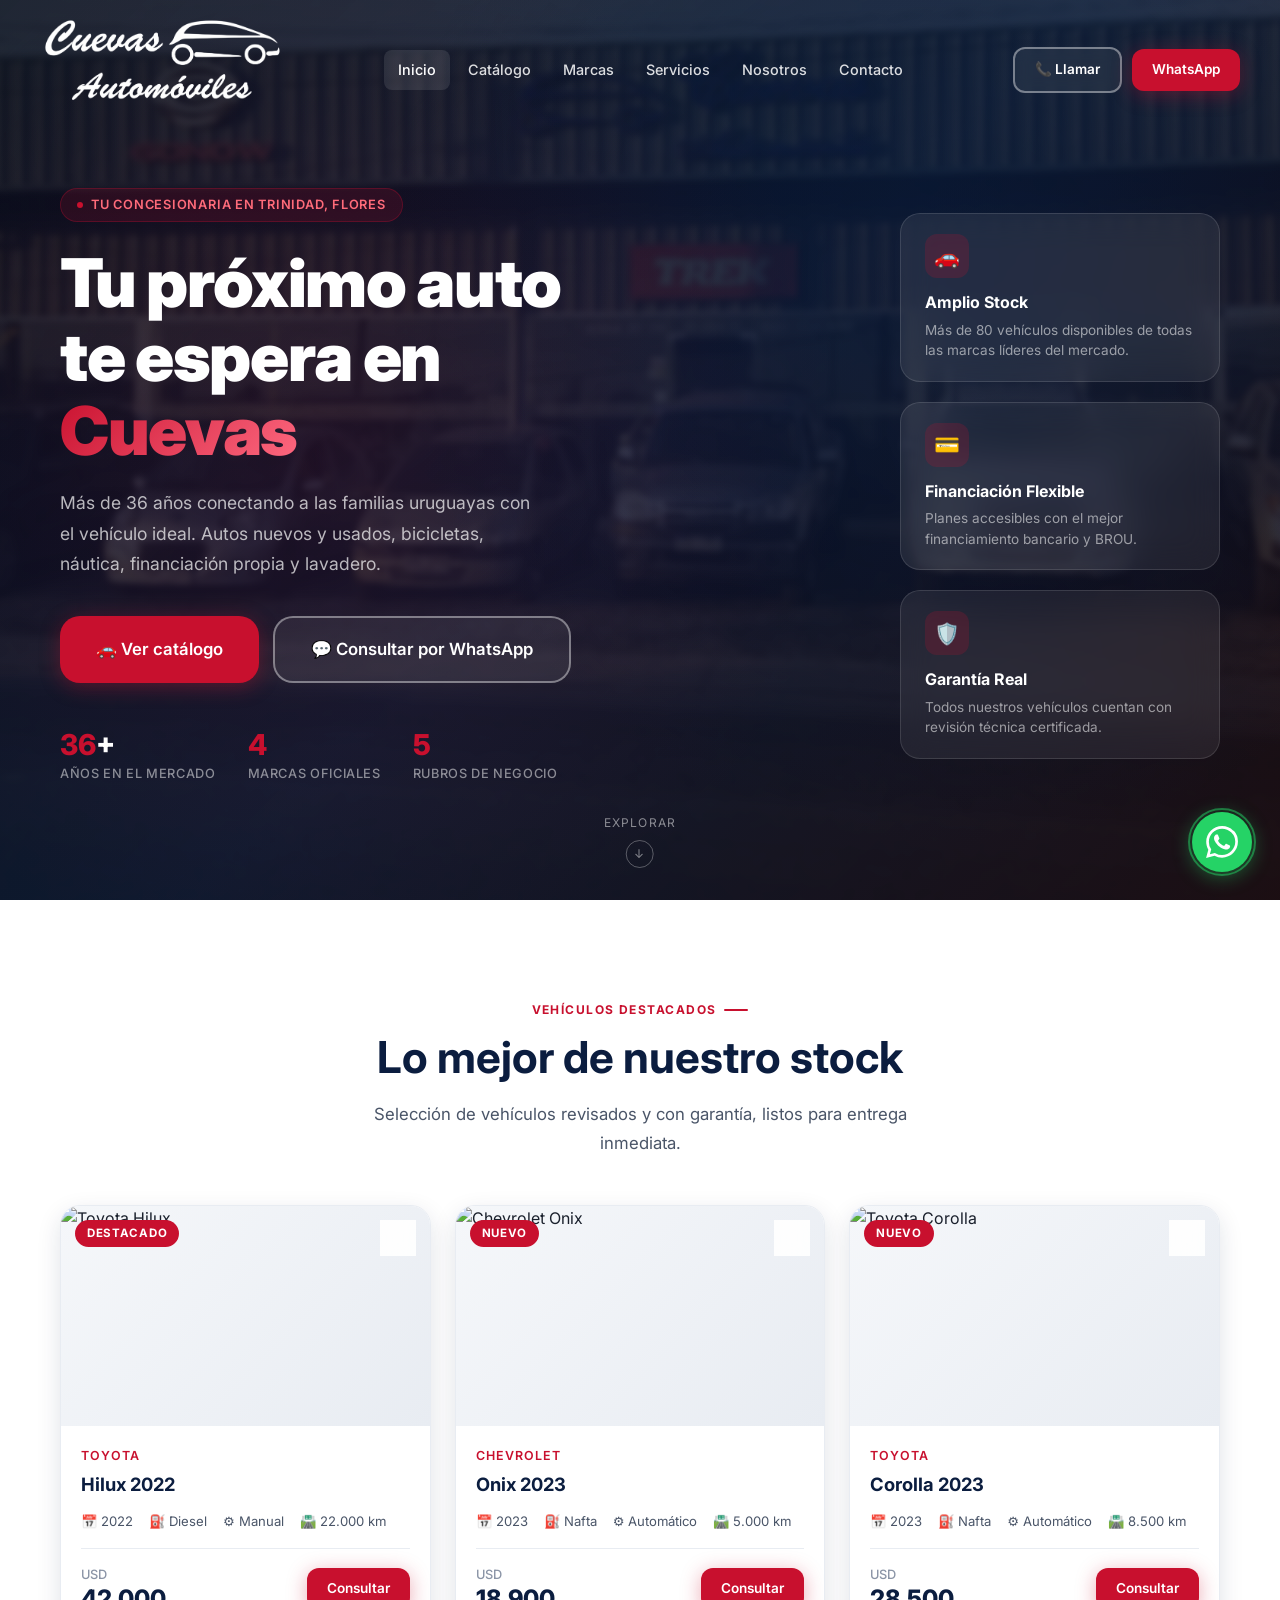
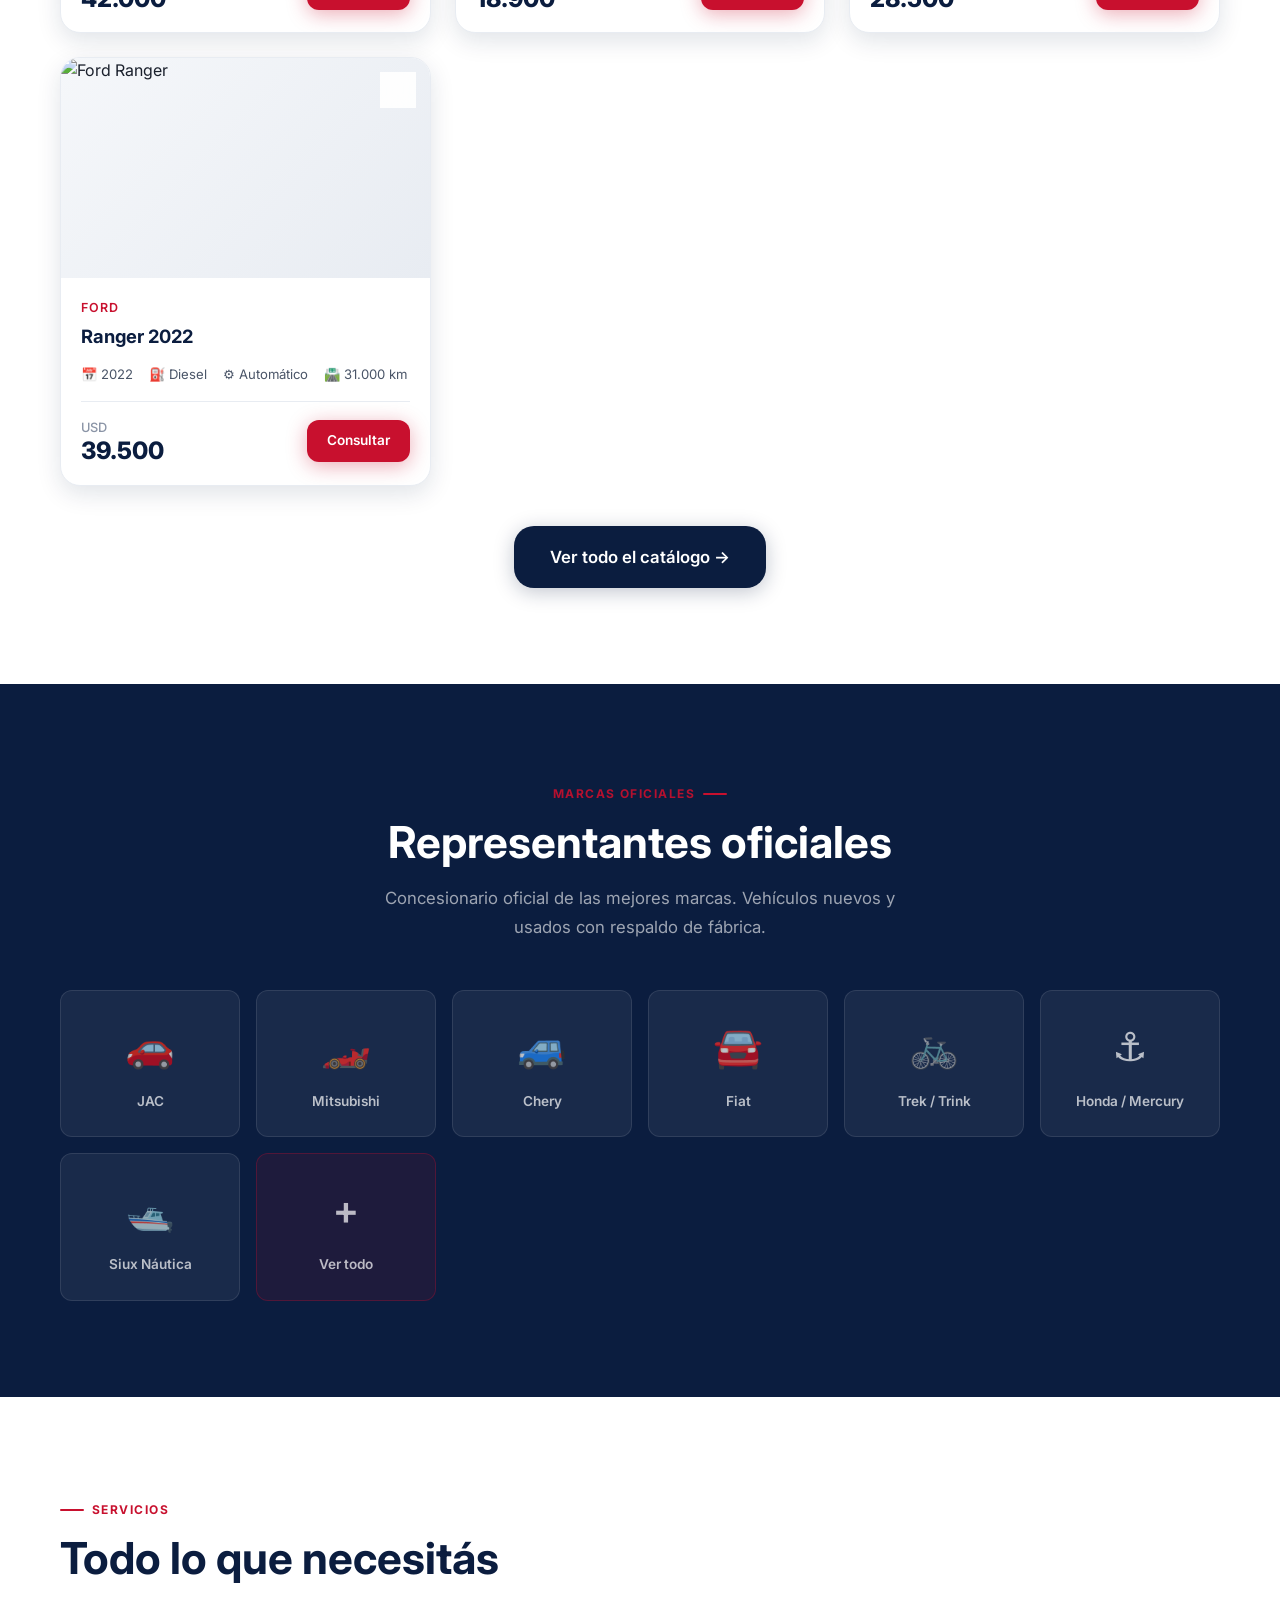
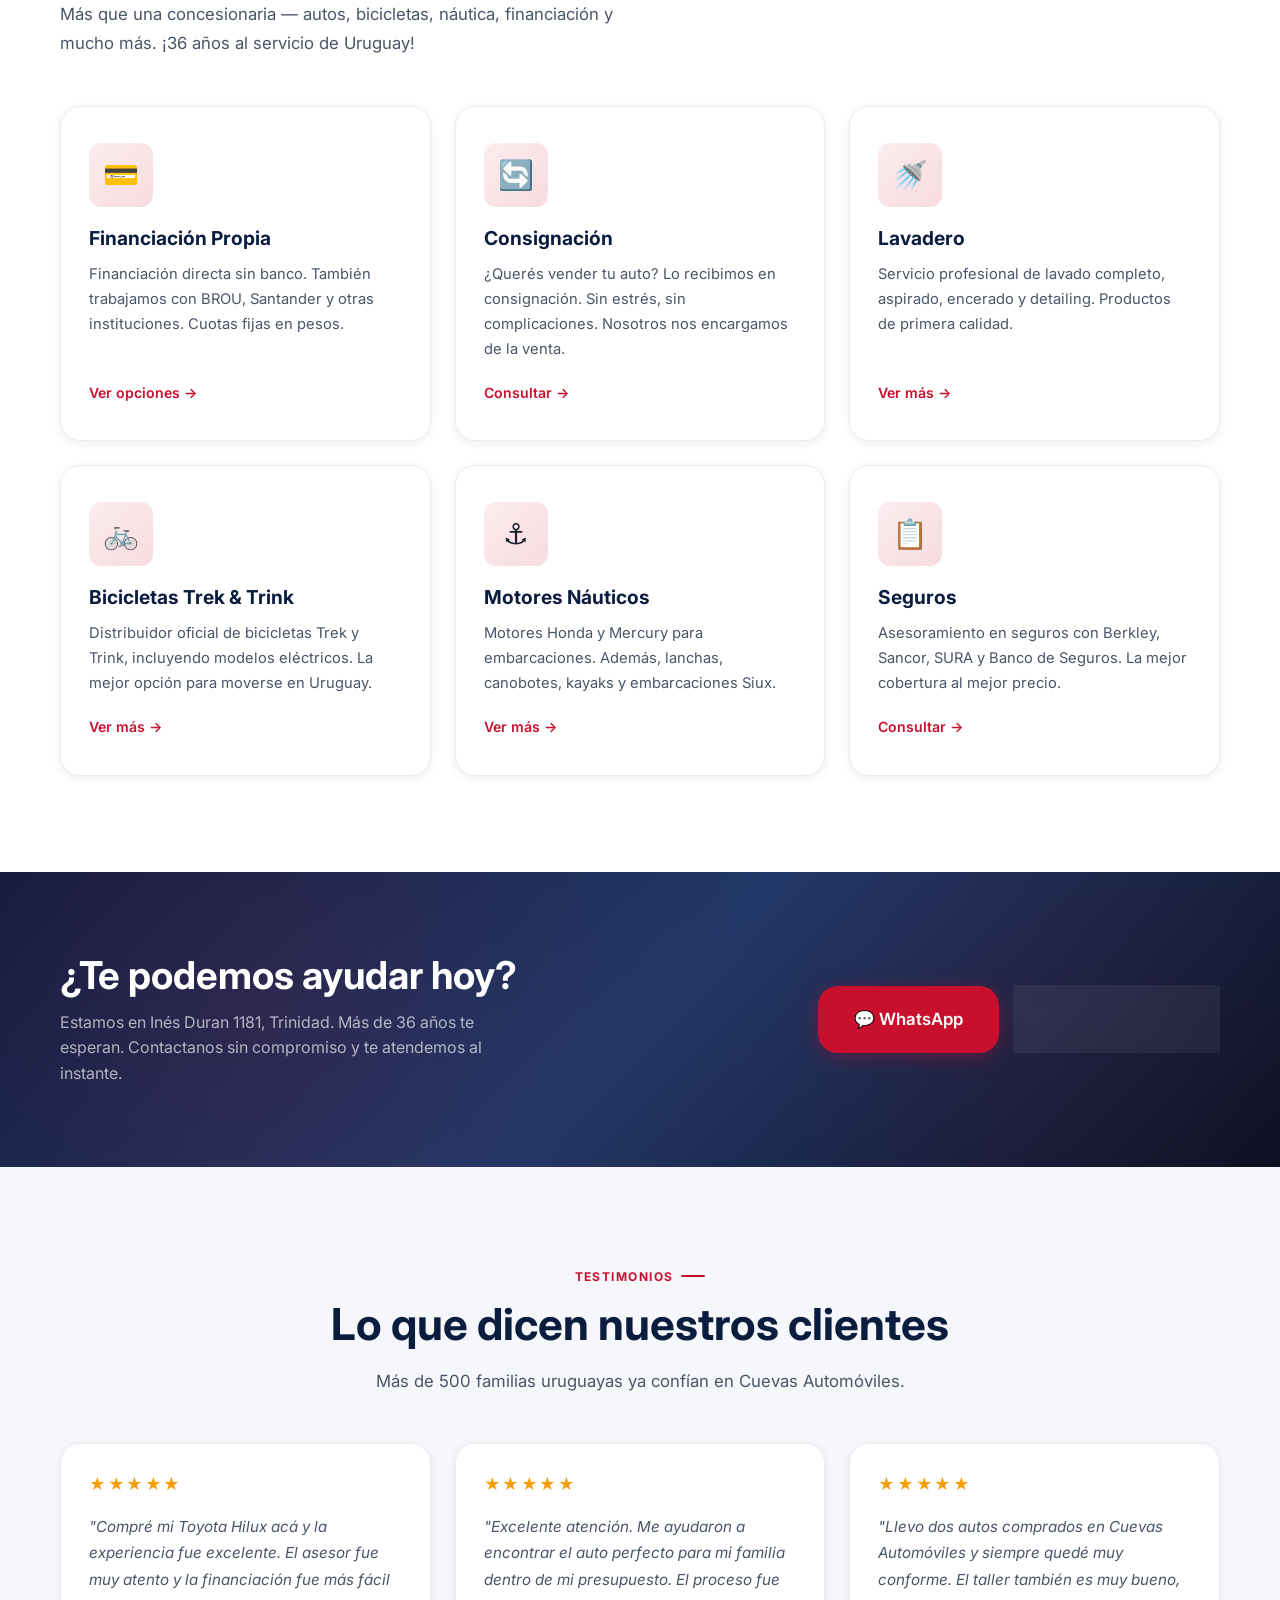
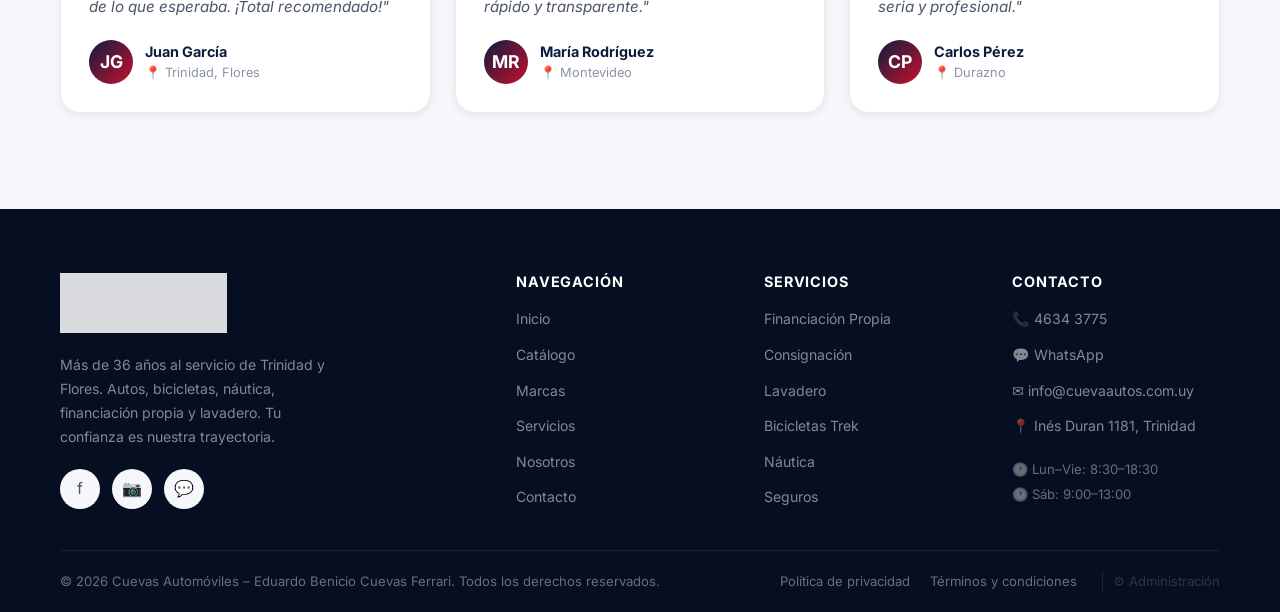
==== index.html @ 54ecc4df "Actualización: agregar logo sin fondo y ajustes de CSS en navbar" ====
<!DOCTYPE html>
<html lang="es">
<head>
  <meta charset="UTF-8">
  <meta name="viewport" content="width=device-width, initial-scale=1.0">
  <title>Cuevas Automóviles | Venta de Autos en Uruguay · Trinidad, Flores</title>
  <meta name="description" content="Cuevas Automóviles, tu concesionaria de confianza en Trinidad, Flores, Uruguay. 36 años vendiendo autos nuevos y usados, bicicletas Trek, motores náuticos Honda y Mercury. ¡Visitanos!">
  <meta name="keywords" content="autos usados uruguay, concesionaria trinidad flores, JAC Mitsubishi Chery Fiat uruguay, financiacion autos, bicicletas Trek, motores nauticos Honda Mercury">
  <meta property="og:title" content="Cuevas Automóviles | Trinidad, Flores, Uruguay">
  <meta property="og:description" content="Más de 36 años en el mercado uruguayo. Venta de autos, bicicletas Trek y Trink, motores náuticos Honda y Mercury, embarcaciones Siux, financiación propia y lavadero.">
  <link rel="icon" href="img/favicon.ico" type="image/x-icon">
  <link rel="stylesheet" href="css/styles.css">
</head>
<body>

<!-- ── NAVBAR ──────────────────────────────────────────────── -->
<nav id="navbar" class="transparent">
  <div class="nav-inner">
    <a href="index.html" class="nav-logo">
      <img src="logo cuevas.png" alt="Cuevas Logo">
      <div class="nav-logo-text">
        <span class="brand">CUEVAS</span>
        <span class="tagline">Automóviles · Trinidad</span>
      </div>
    </a>
    <div class="nav-links">
      <a href="index.html" class="active">Inicio</a>
      <a href="catalogo.html">Catálogo</a>
      <a href="marcas.html">Marcas</a>
      <a href="servicios.html">Servicios</a>
      <a href="nosotros.html">Nosotros</a>
      <a href="contacto.html">Contacto</a>
    </div>
    <div class="nav-cta">
      <a href="tel:+59846343775" class="btn btn-outline btn-sm">📞 Llamar</a>
      <a href="https://wa.me/59899364330" target="_blank" class="btn btn-primary btn-sm">WhatsApp</a>
    </div>
    <button id="hamburger" class="nav-hamburger" aria-label="Menú" aria-expanded="false">
      <span></span><span></span><span></span>
    </button>
  </div>
</nav>

<!-- Mobile nav -->
<div id="mobileNav" class="mobile-nav">
  <a href="index.html">🏠 Inicio</a>
  <a href="catalogo.html">🚗 Catálogo</a>
  <a href="marcas.html">🏷️ Marcas</a>
  <a href="servicios.html">🔧 Servicios</a>
  <a href="nosotros.html">👥 Nosotros</a>
  <a href="contacto.html">📍 Contacto</a>
  <a href="tel:+59846343775" class="btn btn-ghost" style="margin-top:8px">📞 Llamar ahora</a>
  <a href="https://wa.me/59899364330" target="_blank" class="btn btn-primary">💬 WhatsApp</a>
</div>

<!-- ── HERO ────────────────────────────────────────────────── -->
<section class="hero" id="inicio">
  <div class="hero-bg-image"></div>
  <div class="hero-bg"></div>
  <div class="hero-bg-pattern"></div>

  <div class="hero-content">
    <div class="hero-text" style="animation:slideInLeft .7s ease both">
      <div class="hero-badge">
        <span class="dot"></span>
        Tu concesionaria en Trinidad, Flores
      </div>
      <h1 class="hero-title">
        Tu próximo auto<br>
        te espera en <span class="highlight">Cuevas</span>
      </h1>
      <p class="hero-desc">
        Más de 36 años conectando a las familias uruguayas con el vehículo ideal.
        Autos nuevos y usados, bicicletas, náutica, financiación propia y lavadero.
      </p>
      <div class="hero-actions">
        <a href="catalogo.html" class="btn btn-primary btn-lg">
          🚗 Ver catálogo
        </a>
        <a href="https://wa.me/59899364330?text=Hola!%20Quisiera%20consultar%20sobre%20sus%20vehículos" target="_blank" class="btn btn-outline btn-lg">
          💬 Consultar por WhatsApp
        </a>
      </div>
      <div class="hero-stats">
        <div class="stat">
          <div class="stat-number"><span data-target="36">0</span>+</div>
          <div class="stat-label">Años en el mercado</div>
        </div>
        <div class="stat">
          <div class="stat-number"><span data-target="4">0</span></div>
          <div class="stat-label">Marcas oficiales</div>
        </div>
        <div class="stat">
          <div class="stat-number"><span data-target="5">0</span></div>
          <div class="stat-label">Rubros de negocio</div>
        </div>
      </div>
    </div>

    <div class="hero-visual" style="display:flex; flex-direction:column; align-items:flex-end; gap:20px;">
      <div class="hero-card" style="width: 320px;">
        <div class="hero-card-icon">🚗</div>
        <div class="hero-card-title">Amplio Stock</div>
        <div class="hero-card-desc">Más de 80 vehículos disponibles de todas las marcas líderes del mercado.</div>
      </div>
      <div class="hero-card" style="width: 320px;">
        <div class="hero-card-icon">💳</div>
        <div class="hero-card-title">Financiación Flexible</div>
        <div class="hero-card-desc">Planes accesibles con el mejor financiamiento bancario y BROU.</div>
      </div>
      <div class="hero-card" style="width: 320px;">
        <div class="hero-card-icon">🛡️</div>
        <div class="hero-card-title">Garantía Real</div>
        <div class="hero-card-desc">Todos nuestros vehículos cuentan con revisión técnica certificada.</div>
      </div>
    </div>
  </div>

  <div class="hero-scroll">
    <span>Explorar</span>
    <div class="scroll-arrow">↓</div>
  </div>
</section>

<!-- ── FEATURED VEHICLES ──────────────────────────────────── -->
<section class="section" id="destacados">
  <div class="container">
    <div class="text-center animate-on-scroll">
      <div class="section-label">Vehículos Destacados</div>
      <h2 class="section-title">Lo mejor de nuestro stock</h2>
      <p class="section-sub">Selección de vehículos revisados y con garantía, listos para entrega inmediata.</p>
    </div>

    <div class="vehicles-grid" id="featuredGrid">
      <!-- Rendered by JS -->
    </div>

    <div class="text-center" style="margin-top:40px">
      <a href="catalogo.html" class="btn btn-secondary btn-lg animate-on-scroll">
        Ver todo el catálogo →
      </a>
    </div>
  </div>
</section>

<!-- ── BRANDS ─────────────────────────────────────────────── -->
<section class="section brands-section">
  <div class="container">
    <div class="text-center animate-on-scroll">
      <div class="section-label">Marcas Oficiales</div>
      <h2 class="section-title">Representantes oficiales</h2>
      <p class="section-sub" style="color:rgba(255,255,255,.6)">Concesionario oficial de las mejores marcas. Vehículos nuevos y usados con respaldo de fábrica.</p>
    </div>
    <div class="brands-grid" style="margin-top:48px">
      <a href="catalogo.html?brand=JAC" class="brand-card animate-on-scroll">
        <span style="font-size:2.5rem">🚗</span>
        <span>JAC</span>
      </a>
      <a href="catalogo.html?brand=Mitsubishi" class="brand-card animate-on-scroll delay-1">
        <span style="font-size:2.5rem">🏎️</span>
        <span>Mitsubishi</span>
      </a>
      <a href="catalogo.html?brand=Chery" class="brand-card animate-on-scroll delay-2">
        <span style="font-size:2.5rem">🚙</span>
        <span>Chery</span>
      </a>
      <a href="catalogo.html?brand=Fiat" class="brand-card animate-on-scroll delay-3">
        <span style="font-size:2.5rem">🚘</span>
        <span>Fiat</span>
      </a>
      <a href="marcas.html" class="brand-card animate-on-scroll delay-1">
        <span style="font-size:2.5rem">🚲</span>
        <span>Trek / Trink</span>
      </a>
      <a href="marcas.html" class="brand-card animate-on-scroll delay-2">
        <span style="font-size:2.5rem">⚓</span>
        <span>Honda / Mercury</span>
      </a>
      <a href="marcas.html" class="brand-card animate-on-scroll delay-3">
        <span style="font-size:2.5rem">🛥️</span>
        <span>Siux Náutica</span>
      </a>
      <a href="marcas.html" class="brand-card animate-on-scroll" style="background:rgba(200,16,46,.1);border-color:rgba(200,16,46,.3)">
        <span style="font-size:2.5rem">+</span>
        <span>Ver todo</span>
      </a>
    </div>
  </div>
</section>

<!-- ── SERVICES ───────────────────────────────────────────── -->
<section class="section" id="servicios">
  <div class="container">
    <div class="animate-on-scroll">
      <div class="section-label">Servicios</div>
      <h2 class="section-title">Todo lo que necesitás</h2>
      <p class="section-sub">Más que una concesionaria — autos, bicicletas, náutica, financiación y mucho más. ¡36 años al servicio de Uruguay!</p>
    </div>
    <div class="services-grid">
      <div class="service-card animate-on-scroll">
        <div class="service-icon">💳</div>
        <h3>Financiación Propia</h3>
        <p>Financiación directa sin banco. También trabajamos con BROU, Santander y otras instituciones. Cuotas fijas en pesos.</p>
        <a href="servicios.html#financiacion" class="service-link">Ver opciones →</a>
      </div>
      <div class="service-card animate-on-scroll delay-1">
        <div class="service-icon">🔄</div>
        <h3>Consignación</h3>
        <p>¿Querés vender tu auto? Lo recibimos en consignación. Sin estrés, sin complicaciones. Nosotros nos encargamos de la venta.</p>
        <a href="contacto.html" class="service-link">Consultar →</a>
      </div>
      <div class="service-card animate-on-scroll delay-2">
        <div class="service-icon">🚿</div>
        <h3>Lavadero</h3>
        <p>Servicio profesional de lavado completo, aspirado, encerado y detailing. Productos de primera calidad.</p>
        <a href="servicios.html#lavadero" class="service-link">Ver más →</a>
      </div>
      <div class="service-card animate-on-scroll delay-3">
        <div class="service-icon">🚲</div>
        <h3>Bicicletas Trek & Trink</h3>
        <p>Distribuidor oficial de bicicletas Trek y Trink, incluyendo modelos eléctricos. La mejor opción para moverse en Uruguay.</p>
        <a href="servicios.html#bicicletas" class="service-link">Ver más →</a>
      </div>
      <div class="service-card animate-on-scroll delay-1">
        <div class="service-icon">⚓</div>
        <h3>Motores Náuticos</h3>
        <p>Motores Honda y Mercury para embarcaciones. Además, lanchas, canobotes, kayaks y embarcaciones Siux.</p>
        <a href="servicios.html#nautica" class="service-link">Ver más →</a>
      </div>
      <div class="service-card animate-on-scroll delay-2">
        <div class="service-icon">📋</div>
        <h3>Seguros</h3>
        <p>Asesoramiento en seguros con Berkley, Sancor, SURA y Banco de Seguros. La mejor cobertura al mejor precio.</p>
        <a href="contacto.html" class="service-link">Consultar →</a>
      </div>
    </div>
  </div>
</section>

<!-- ── CTA BANNER ─────────────────────────────────────────── -->
<section class="cta-banner">
  <div class="container">
    <div class="cta-inner">
      <div class="cta-text animate-on-scroll">
        <h2>¿Te podemos ayudar hoy?</h2>
        <p>Estamos en Inés Duran 1181, Trinidad. Más de 36 años te esperan. Contactanos sin compromiso y te atendemos al instante.</p>
      </div>
      <div class="cta-actions animate-on-scroll delay-1">
        <a href="https://wa.me/59899364330?text=Hola!%20Me%20interesa%20conocer%20más%20sobre%20sus%20vehículos" target="_blank" class="btn btn-primary btn-lg">
          💬 WhatsApp
        </a>
        <a href="tel:+59846343775" class="btn btn-outline btn-lg">
          📞 Llamar ahora
        </a>
      </div>
    </div>
  </div>
</section>

<!-- ── TESTIMONIALS ───────────────────────────────────────── -->
<section class="section testimonials-section">
  <div class="container">
    <div class="text-center animate-on-scroll">
      <div class="section-label">Testimonios</div>
      <h2 class="section-title">Lo que dicen nuestros clientes</h2>
      <p class="section-sub">Más de 500 familias uruguayas ya confían en Cuevas Automóviles.</p>
    </div>
    <div class="testimonials-grid">
      <div class="testimonial-card animate-on-scroll">
        <div class="testimonial-stars">★★★★★</div>
        <p class="testimonial-text">"Compré mi Toyota Hilux acá y la experiencia fue excelente. El asesor fue muy atento y la financiación fue más fácil de lo que esperaba. ¡Total recomendado!"</p>
        <div class="testimonial-author">
          <div class="testimonial-avatar">JG</div>
          <div>
            <div class="testimonial-name">Juan García</div>
            <div class="testimonial-location">📍 Trinidad, Flores</div>
          </div>
        </div>
      </div>
      <div class="testimonial-card animate-on-scroll delay-1">
        <div class="testimonial-stars">★★★★★</div>
        <p class="testimonial-text">"Excelente atención. Me ayudaron a encontrar el auto perfecto para mi familia dentro de mi presupuesto. El proceso fue rápido y transparente."</p>
        <div class="testimonial-author">
          <div class="testimonial-avatar">MR</div>
          <div>
            <div class="testimonial-name">María Rodríguez</div>
            <div class="testimonial-location">📍 Montevideo</div>
          </div>
        </div>
      </div>
      <div class="testimonial-card animate-on-scroll delay-2">
        <div class="testimonial-stars">★★★★★</div>
        <p class="testimonial-text">"Llevo dos autos comprados en Cuevas Automóviles y siempre quedé muy conforme. El taller también es muy bueno, seria y profesional."</p>
        <div class="testimonial-author">
          <div class="testimonial-avatar">CP</div>
          <div>
            <div class="testimonial-name">Carlos Pérez</div>
            <div class="testimonial-location">📍 Durazno</div>
          </div>
        </div>
      </div>
    </div>
  </div>
</section>

<!-- ── FOOTER ─────────────────────────────────────────────── -->
<footer>
  <div class="footer-top">
    <div class="container">
      <div class="footer-grid">
        <div class="footer-brand">
          <img src="logo.PNG" alt="Cuevas Logo" class="footer-logo" style="height: 60px; filter: brightness(0) invert(1); margin-bottom: 20px;">
          <p class="desc">Más de 36 años al servicio de Trinidad y Flores. Autos, bicicletas, náutica, financiación propia y lavadero. Tu confianza es nuestra trayectoria.</p>
          <div class="social-links">
            <a href="#" class="social-link" title="Facebook">f</a>
            <a href="#" class="social-link" title="Instagram">📷</a>
            <a href="https://wa.me/59899364330" class="social-link" title="WhatsApp">💬</a>
          </div>
        </div>
        <div class="footer-col">
          <h4>Navegación</h4>
          <ul>
            <li><a href="index.html">Inicio</a></li>
            <li><a href="catalogo.html">Catálogo</a></li>
            <li><a href="marcas.html">Marcas</a></li>
            <li><a href="servicios.html">Servicios</a></li>
            <li><a href="nosotros.html">Nosotros</a></li>
            <li><a href="contacto.html">Contacto</a></li>
          </ul>
        </div>
        <div class="footer-col">
          <h4>Servicios</h4>
          <ul>
            <li><a href="servicios.html#financiacion">Financiación Propia</a></li>
            <li><a href="servicios.html#consignacion">Consignación</a></li>
            <li><a href="servicios.html#lavadero">Lavadero</a></li>
            <li><a href="servicios.html#bicicletas">Bicicletas Trek</a></li>
            <li><a href="servicios.html#nautica">Náutica</a></li>
            <li><a href="servicios.html#seguros">Seguros</a></li>
          </ul>
        </div>
        <div class="footer-col">
          <h4>Contacto</h4>
          <ul>
            <li><a href="tel:+59846343775">📞 4634 3775</a></li>
            <li><a href="https://wa.me/59899364330">💬 WhatsApp</a></li>
            <li><a href="mailto:info@cuevaautos.com.uy">✉️ info@cuevaautos.com.uy</a></li>
            <li><a href="contacto.html">📍 Inés Duran 1181, Trinidad</a></li>
          </ul>
          <div style="margin-top:20px;font-size:.82rem;color:rgba(255,255,255,.4)">
            <div style="margin-bottom:4px">🕐 Lun–Vie: 8:30–18:30</div>
            <div>🕐 Sáb: 9:00–13:00</div>
          </div>
        </div>
      </div>
    </div>
  </div>
  <div class="container">
    <div class="footer-bottom">
      <p class="footer-copy">© 2026 Cuevas Automóviles – Eduardo Benicio Cuevas Ferrari. Todos los derechos reservados.</p>
      <div class="footer-legal">
        <a href="#">Política de privacidad</a>
        <a href="#">Términos y condiciones</a>
        <a href="admin.html" style="opacity: 0.4; border-left: 1px solid rgba(255,255,255,0.2); padding-left: 10px; margin-left: 5px;">⚙️ Administración</a>
      </div>
    </div>
  </div>
</footer>

<!-- ── WHATSAPP FLOAT ─────────────────────────────────────── -->
<div class="whatsapp-float">
  <div class="whatsapp-tooltip">¡Chateá con nosotros!</div>
  <a href="https://wa.me/59899364330?text=Hola%21%20Vengo%20desde%20la%20web%20de%20Cuevas%20Autom%C3%B3viles%20y%20quisiera%20consultar" target="_blank" class="whatsapp-bubble" title="WhatsApp">
    <div class="whatsapp-pulse"></div>
    <svg viewBox="0 0 24 24" xmlns="http://www.w3.org/2000/svg">
      <path d="M17.472 14.382c-.297-.149-1.758-.867-2.03-.967-.273-.099-.471-.148-.67.15-.197.297-.767.966-.94 1.164-.173.199-.347.223-.644.075-.297-.15-1.255-.463-2.39-1.475-.883-.788-1.48-1.761-1.653-2.059-.173-.297-.018-.458.13-.606.134-.133.298-.347.446-.52.149-.174.198-.298.298-.497.099-.198.05-.371-.025-.52-.075-.149-.669-1.612-.916-2.207-.242-.579-.487-.5-.669-.51-.173-.008-.371-.01-.57-.01-.198 0-.52.074-.792.372-.272.297-1.04 1.016-1.04 2.479 0 1.462 1.065 2.875 1.213 3.074.149.198 2.096 3.2 5.077 4.487.709.306 1.262.489 1.694.625.712.227 1.36.195 1.871.118.571-.085 1.758-.719 2.006-1.413.248-.694.248-1.289.173-1.413-.074-.124-.272-.198-.57-.347m-5.421 7.403h-.004a9.87 9.87 0 01-5.031-1.378l-.361-.214-3.741.982.998-3.648-.235-.374a9.86 9.86 0 01-1.51-5.26c.001-5.45 4.436-9.884 9.888-9.884 2.64 0 5.122 1.03 6.988 2.898a9.825 9.825 0 012.893 6.994c-.003 5.45-4.437 9.884-9.885 9.884m8.413-18.297A11.815 11.815 0 0012.05 0C5.495 0 .16 5.335.157 11.892c0 2.096.547 4.142 1.588 5.945L.057 24l6.305-1.654a11.882 11.882 0 005.683 1.448h.005c6.554 0 11.89-5.335 11.893-11.893A11.821 11.821 0 0020.885 3.488"/>
    </svg>
  </a>
</div>

<script src="js/main.js"></script>
<script>
// Render featured vehicles on homepage
const featuredCars = [
  { brand:'Toyota',    model:'Hilux',  year:2022, price:42000, km:22000, fuel:'Diesel', trans:'Manual',     badge:'Destacado', img:'https://images.unsplash.com/photo-1558618666-fcd25c85cd64?w=600&auto=format&fit=crop' },
  { brand:'Chevrolet', model:'Onix',   year:2023, price:18900, km:5000,  fuel:'Nafta',  trans:'Automático', badge:'Nuevo',     img:'https://images.unsplash.com/photo-1541443131876-3c51e0b8ace7?w=600&auto=format&fit=crop' },
  { brand:'Toyota',    model:'Corolla',year:2023, price:28500, km:8500,  fuel:'Nafta',  trans:'Automático', badge:'Nuevo',     img:'https://images.unsplash.com/photo-1621007947382-bb3c3994e3fb?w=600&auto=format&fit=crop' },
  { brand:'Ford',      model:'Ranger', year:2022, price:39500, km:31000, fuel:'Diesel', trans:'Automático', badge:'',          img:'https://images.unsplash.com/photo-1519641471654-76ce0107ad1b?w=600&auto=format&fit=crop' },
];
const grid = document.getElementById('featuredGrid');
if (grid) {
  grid.innerHTML = featuredCars.map((c,i) => `
    <div class="vehicle-card" style="opacity:1;transform:none;animation:fadeInUp .5s ease ${i*0.12}s both">
      <div class="vehicle-card-img">
        <img src="${c.img}" alt="${c.brand} ${c.model}" loading="lazy">
        ${c.badge ? `<span class="vehicle-card-badge">${c.badge}</span>` : ''}
        <button class="vehicle-card-favorite" onclick="this.classList.toggle('active');this.textContent=this.classList.contains('active')?'❤️':'🤍'">🤍</button>
      </div>
      <div class="vehicle-card-body">
        <div class="vehicle-card-brand">${c.brand}</div>
        <div class="vehicle-card-name">${c.model} ${c.year}</div>
        <div class="vehicle-card-specs">
          <div class="spec-item">📅 ${c.year}</div>
          <div class="spec-item">⛽ ${c.fuel}</div>
          <div class="spec-item">⚙️ ${c.trans}</div>
          <div class="spec-item">🛣️ ${c.km.toLocaleString('es-UY')} km</div>
        </div>
        <div class="vehicle-card-footer">
          <div class="vehicle-price">
            <span class="currency">USD</span>
            <span class="amount">${c.price.toLocaleString('es-UY')}</span>
          </div>
          <a href="https://wa.me/59899364330?text=Hola!%20Me%20interesa%20el%20${encodeURIComponent(c.brand+' '+c.model+' '+c.year)}" target="_blank" class="btn btn-primary btn-sm">Consultar</a>
        </div>
      </div>
    </div>
  `).join('');
}
</script>
</body>
</html>
---- css/styles.css ----
/* ============================================================
   CUEVAS AUTOMÓVILES - DESIGN SYSTEM
   Colors: Navy #0B1D3F | Red #C8102E | White/Light #F5F7FA
   Font: Inter (Google Fonts)
   ============================================================ */

@import url('https://fonts.googleapis.com/css2?family=Inter:wght@300;400;500;600;700;800;900&display=swap');

/* ── RESET & BASE ─────────────────────────────────────────── */
*, *::before, *::after { box-sizing: border-box; margin: 0; padding: 0; }

:root {
  --navy:       #0B1D3F;
  --navy-dark:  #060f21;
  --navy-mid:   #122347;
  --red:        #C8102E;
  --red-dark:   #a00d24;
  --red-light:  #e8253f;
  --white:      #FFFFFF;
  --light:      #F5F7FA;
  --light-mid:  #E8ECF2;
  --grey:       #8A94A6;
  --grey-dark:  #4A5568;
  --text:       #1A202C;

  --shadow-sm:  0 2px 8px rgba(11,29,63,.08);
  --shadow-md:  0 8px 24px rgba(11,29,63,.12);
  --shadow-lg:  0 20px 60px rgba(11,29,63,.18);
  --shadow-xl:  0 30px 80px rgba(11,29,63,.25);

  --radius:     12px;
  --radius-sm:  8px;
  --radius-lg:  20px;
  --radius-xl:  32px;

  --transition: all .3s cubic-bezier(.4,0,.2,1);
  --transition-slow: all .5s cubic-bezier(.4,0,.2,1);
}

html { scroll-behavior: smooth; font-size: 16px; }

body {
  font-family: 'Inter', system-ui, sans-serif;
  background: var(--white);
  color: var(--text);
  line-height: 1.6;
  overflow-x: hidden;
}

img { max-width: 100%; height: auto; display: block; }
a  { text-decoration: none; color: inherit; }
ul { list-style: none; }
button { cursor: pointer; border: none; background: none; font-family: inherit; }

/* ── TYPOGRAPHY ───────────────────────────────────────────── */
h1, h2, h3, h4, h5, h6 { font-weight: 700; line-height: 1.2; color: var(--navy); }

.text-gradient {
  background: linear-gradient(135deg, var(--red) 0%, #ff4d66 100%);
  -webkit-background-clip: text;
  -webkit-text-fill-color: transparent;
  background-clip: text;
}

/* ── LAYOUT ───────────────────────────────────────────────── */
.container { max-width: 1200px; margin: 0 auto; padding: 0 20px; }
.section   { padding: 96px 0; }
.section-sm { padding: 64px 0; }

.section-label {
  display: inline-flex;
  align-items: center;
  gap: 8px;
  font-size: .75rem;
  font-weight: 700;
  letter-spacing: .12em;
  text-transform: uppercase;
  color: var(--red);
  margin-bottom: 12px;
}
.section-label::before {
  content: '';
  display: block;
  width: 24px;
  height: 2px;
  background: var(--red);
  border-radius: 2px;
}

.section-title { font-size: clamp(1.75rem, 4vw, 2.75rem); margin-bottom: 16px; }
.section-sub   { font-size: 1.05rem; color: var(--grey-dark); max-width: 560px; line-height: 1.7; }

/* ── BUTTONS ──────────────────────────────────────────────── */
.btn {
  display: inline-flex;
  align-items: center;
  gap: 8px;
  padding: 14px 28px;
  border-radius: var(--radius);
  font-weight: 600;
  font-size: .95rem;
  transition: var(--transition);
  position: relative;
  overflow: hidden;
}
.btn::after {
  content: '';
  position: absolute;
  inset: 0;
  background: rgba(255,255,255,.1);
  opacity: 0;
  transition: var(--transition);
}
.btn:hover::after { opacity: 1; }

.btn-primary {
  background: var(--red);
  color: var(--white);
  box-shadow: 0 4px 20px rgba(200,16,46,.35);
}
.btn-primary:hover {
  background: var(--red-dark);
  transform: translateY(-2px);
  box-shadow: 0 8px 28px rgba(200,16,46,.45);
}

.btn-secondary {
  background: var(--navy);
  color: var(--white);
  box-shadow: 0 4px 20px rgba(11,29,63,.25);
}
.btn-secondary:hover {
  background: var(--navy-dark);
  transform: translateY(-2px);
  box-shadow: 0 8px 28px rgba(11,29,63,.35);
}

.btn-outline {
  border: 2px solid rgba(255,255,255,.4);
  color: var(--white);
  background: rgba(255,255,255,.06);
  backdrop-filter: blur(8px);
}
.btn-outline:hover {
  border-color: var(--white);
  background: rgba(255,255,255,.15);
  transform: translateY(-2px);
}

.btn-ghost {
  color: var(--grey-dark);
  border: 1.5px solid var(--light-mid);
  background: var(--white);
}
.btn-ghost:hover {
  border-color: var(--navy);
  color: var(--navy);
  transform: translateY(-2px);
  box-shadow: var(--shadow-sm);
}

.btn-lg { padding: 18px 36px; font-size: 1.05rem; border-radius: var(--radius-lg); }
.btn-sm { padding: 10px 20px; font-size: .85rem; }

/* ── NAVBAR ───────────────────────────────────────────────── */
#navbar {
  position: fixed;
  top: 0; left: 0; right: 0;
  z-index: 1000;
  padding: 0 20px;
  transition: var(--transition);
}
#navbar.transparent {
  background: transparent;
}
#navbar.solid {
  background: rgba(11,29,63,.97);
  backdrop-filter: blur(16px);
  box-shadow: 0 2px 24px rgba(0,0,0,.2);
}
.nav-inner {
  max-width: 1200px;
  margin: 0 auto;
  display: flex;
  align-items: center;
  justify-content: space-between;
  height: 140px;
}
.nav-logo {
  display: flex;
  align-items: center;
  gap: 0;
}
.nav-logo img {
  height: 110px;
  width: auto;
  transition: var(--transition);
  filter: brightness(0) invert(1);
  margin-top: 0;
}
.nav-logo:hover img {
  transform: scale(1.08);
}
.nav-logo-text {
  display: none !important; /* Escondemos el texto */
}

.nav-links {
  display: flex;
  align-items: center;
  gap: 4px;
}
.nav-links a {
  padding: 8px 14px;
  border-radius: var(--radius-sm);
  font-size: .9rem;
  font-weight: 500;
  color: rgba(255,255,255,.85);
  transition: var(--transition);
}
.nav-links a:hover, .nav-links a.active {
  color: var(--white);
  background: rgba(255,255,255,.1);
}

.nav-cta { display: flex; align-items: center; gap: 10px; }

.nav-hamburger {
  display: none;
  flex-direction: column;
  gap: 5px;
  padding: 8px;
  cursor: pointer;
}
.nav-hamburger span {
  display: block;
  width: 24px;
  height: 2px;
  background: var(--white);
  border-radius: 2px;
  transition: var(--transition);
}

/* Mobile nav */
.mobile-nav {
  display: none;
  position: fixed;
  top: 72px; left: 0; right: 0;
  background: rgba(11,29,63,.98);
  backdrop-filter: blur(20px);
  z-index: 999;
  padding: 16px 20px 24px;
  flex-direction: column;
  gap: 4px;
  border-top: 1px solid rgba(255,255,255,.1);
}
.mobile-nav.open { display: flex; }
.mobile-nav a {
  padding: 12px 16px;
  border-radius: var(--radius-sm);
  font-size: 1rem;
  font-weight: 500;
  color: rgba(255,255,255,.85);
  transition: var(--transition);
}
.mobile-nav a:hover { background: rgba(255,255,255,.1); color: var(--white); }
.mobile-nav .btn { margin-top: 12px; justify-content: center; }

/* ── HERO ─────────────────────────────────────────────────── */
.hero {
  position: relative;
  min-height: 100vh;
  display: flex;
  align-items: center;
  overflow: hidden;
}

.hero-bg {
  position: absolute;
  inset: 0;
  background: linear-gradient(
    135deg,
    rgba(6,15,33,.70) 0%,
    rgba(11,29,63,.60) 50%,
    rgba(30,10,15,.65) 100%
  );
  z-index: 1;
}
.hero-bg-image {
  position: absolute;
  inset: -20px;
  background: url('../foto frente local.PNG') center/cover no-repeat;
  z-index: 0;
  filter: blur(3px) brightness(0.4);
  transform: scale(1.06);
}
.hero-bg-pattern {
  position: absolute;
  inset: 0;
  background-image:
    radial-gradient(circle at 25% 50%, rgba(200,16,46,.12) 0%, transparent 50%),
    radial-gradient(circle at 75% 30%, rgba(11,29,63,.5) 0%, transparent 50%);
  z-index: 2;
}

.hero-content {
  position: relative;
  z-index: 3;
  max-width: 1200px;
  margin: 0 auto;
  padding: 0 20px;
  padding-top: 72px;
  display: grid;
  grid-template-columns: 1fr 1fr;
  gap: 60px;
  align-items: center;
  min-height: 100vh;
}

.hero-text {}
.hero-badge {
  display: inline-flex;
  align-items: center;
  gap: 8px;
  background: rgba(200,16,46,.15);
  border: 1px solid rgba(200,16,46,.3);
  border-radius: 100px;
  padding: 6px 16px;
  font-size: .8rem;
  font-weight: 600;
  color: #ff6b7a;
  letter-spacing: .06em;
  text-transform: uppercase;
  margin-bottom: 24px;
  backdrop-filter: blur(8px);
}
.hero-badge .dot { width: 6px; height: 6px; background: var(--red); border-radius: 50%; animation: pulse 2s infinite; }
@keyframes pulse { 0%,100%{ opacity:1; transform:scale(1); } 50%{ opacity:.5; transform:scale(1.4); } }

.hero-title {
  font-size: clamp(2.4rem, 6vw, 4.2rem);
  font-weight: 900;
  color: var(--white);
  line-height: 1.1;
  margin-bottom: 20px;
  letter-spacing: -.02em;
}
.hero-title .highlight {
  background: linear-gradient(135deg, var(--red) 0%, #ff6b82 100%);
  -webkit-background-clip: text;
  -webkit-text-fill-color: transparent;
  background-clip: text;
}

.hero-desc {
  font-size: 1.1rem;
  color: rgba(255,255,255,.7);
  max-width: 480px;
  line-height: 1.75;
  margin-bottom: 36px;
}

.hero-actions { display: flex; gap: 14px; flex-wrap: wrap; margin-bottom: 48px; }

.hero-stats { display: flex; gap: 32px; }
/* Eliminada regla vacía .stat */
.stat-number {
  font-size: 1.8rem;
  font-weight: 800;
  color: var(--white);
  line-height: 1;
  margin-bottom: 4px;
}
.stat-number span { color: var(--red); }
.stat-label { font-size: .8rem; color: rgba(255,255,255,.5); font-weight: 500; letter-spacing: .05em; text-transform: uppercase; }

/* Hero cards */
.hero-visual { display: flex; flex-direction: column; gap: 16px; }
.hero-card {
  background: rgba(255,255,255,.07);
  backdrop-filter: blur(16px);
  border: 1px solid rgba(255,255,255,.12);
  border-radius: var(--radius-lg);
  padding: 20px 24px;
  transition: var(--transition);
  animation: slideInRight .6s ease both;
}
.hero-card:hover { background: rgba(255,255,255,.1); transform: translateX(-4px); }
.hero-card:nth-child(2) { animation-delay: .1s; }
.hero-card:nth-child(3) { animation-delay: .2s; }

@keyframes slideInRight { from { opacity:0; transform:translateX(40px); } to { opacity:1; transform:translateX(0); } }
@keyframes slideInLeft  { from { opacity:0; transform:translateX(-40px); } to { opacity:1; transform:translateX(0); } }
@keyframes fadeInUp     { from { opacity:0; transform:translateY(30px); } to { opacity:1; transform:translateY(0); } }

.hero-card-icon { width: 44px; height: 44px; background: rgba(200,16,46,.2); border-radius: 12px; display: flex; align-items: center; justify-content: center; margin-bottom: 12px; font-size: 1.3rem; }
.hero-card-title { font-size: 1rem; font-weight: 700; color: var(--white); margin-bottom: 4px; }
.hero-card-desc { font-size: .85rem; color: rgba(255,255,255,.55); line-height: 1.5; }

/* Scroll indicator */
.hero-scroll {
  position: absolute;
  bottom: 32px;
  left: 50%;
  transform: translateX(-50%);
  z-index: 3;
  display: flex;
  flex-direction: column;
  align-items: center;
  gap: 8px;
  color: rgba(255,255,255,.5);
  font-size: .75rem;
  letter-spacing: .1em;
  text-transform: uppercase;
}
.scroll-arrow { width: 28px; height: 28px; border: 1.5px solid rgba(255,255,255,.3); border-radius: 50%; display: flex; align-items: center; justify-content: center; animation: bounce 2s infinite; }
@keyframes bounce { 0%,100%{ transform:translateY(0); } 50%{ transform:translateY(6px); } }

/* ── FEATURED VEHICLES ────────────────────────────────────── */
.vehicles-grid {
  display: grid;
  grid-template-columns: repeat(auto-fill, minmax(320px, 1fr));
  gap: 24px;
  margin-top: 48px;
}

.vehicle-card {
  background: var(--white);
  border-radius: var(--radius-lg);
  overflow: hidden;
  box-shadow: var(--shadow-md);
  transition: var(--transition);
  border: 1px solid var(--light-mid);
  display: flex;
  flex-direction: column;
}
.vehicle-card:hover {
  transform: translateY(-8px);
  box-shadow: var(--shadow-xl);
}

.vehicle-card-img {
  position: relative;
  height: 220px;
  overflow: hidden;
  background: linear-gradient(135deg, var(--light) 0%, var(--light-mid) 100%);
}
.vehicle-card-img img {
  width: 100%;
  height: 100%;
  object-fit: cover;
  transition: var(--transition-slow);
}
.vehicle-card:hover .vehicle-card-img img { transform: scale(1.06); }
.vehicle-card-badge {
  position: absolute;
  top: 14px;
  left: 14px;
  background: var(--red);
  color: var(--white);
  font-size: .72rem;
  font-weight: 700;
  padding: 4px 12px;
  border-radius: 100px;
  letter-spacing: .06em;
  text-transform: uppercase;
}
.vehicle-card-favorite {
  position: absolute;
  top: 14px;
  right: 14px;
  width: 36px;
  height: 36px;
  background: rgba(255,255,255,.9);
  backdrop-filter: blur(8px);
  border-radius: 50%;
  display: flex;
  align-items: center;
  justify-content: center;
  cursor: pointer;
  transition: var(--transition);
  font-size: 1rem;
  color: var(--grey);
}
.vehicle-card-favorite:hover { color: var(--red); transform: scale(1.1); }
.vehicle-card-favorite.active { color: var(--red); }

.vehicle-card-body { padding: 20px; flex: 1; display: flex; flex-direction: column; }
.vehicle-card-brand { font-size: .78rem; font-weight: 600; color: var(--red); letter-spacing: .08em; text-transform: uppercase; margin-bottom: 4px; }
.vehicle-card-name { font-size: 1.15rem; font-weight: 700; color: var(--navy); margin-bottom: 12px; }
.vehicle-card-specs {
  display: flex;
  gap: 16px;
  margin-bottom: 16px;
  flex-wrap: wrap;
}
.spec-item { display: flex; align-items: center; gap: 5px; font-size: .82rem; color: var(--grey-dark); }
.spec-item .ic { font-size: .9rem; }

.vehicle-card-footer {
  display: flex;
  align-items: center;
  justify-content: space-between;
  margin-top: auto;
  padding-top: 16px;
  border-top: 1px solid var(--light-mid);
}
.vehicle-price {
  display: flex;
  flex-direction: column;
}
.vehicle-price .currency { font-size: .8rem; color: var(--grey); font-weight: 500; }
.vehicle-price .amount { font-size: 1.5rem; font-weight: 800; color: var(--navy); line-height: 1.1; }

/* ── BRANDS SECTION ───────────────────────────────────────── */
.brands-section { background: var(--navy); }
.brands-section .section-title { color: var(--white); }
.brands-section .section-sub { color: rgba(255,255,255,.6); }
.brands-section .section-label { color: rgba(200,16,46,.9); }
.brands-section .section-label::before { background: rgba(200,16,46,.9); }

.brands-grid {
  display: grid;
  grid-template-columns: repeat(auto-fill, minmax(160px, 1fr));
  gap: 16px;
  margin-top: 48px;
}
.brand-card {
  background: rgba(255,255,255,.06);
  border: 1px solid rgba(255,255,255,.1);
  border-radius: var(--radius);
  padding: 24px 16px;
  display: flex;
  flex-direction: column;
  align-items: center;
  gap: 12px;
  transition: var(--transition);
  cursor: pointer;
  text-decoration: none;
}
.brand-card:hover {
  background: rgba(255,255,255,.1);
  border-color: rgba(200,16,46,.4);
  transform: translateY(-4px);
  box-shadow: 0 8px 32px rgba(200,16,46,.15);
}
.brand-card img { height: 48px; width: auto; filter: brightness(0) invert(1); opacity: .8; transition: var(--transition); }
.brand-card:hover img { opacity: 1; }
.brand-card span { font-size: .85rem; font-weight: 600; color: rgba(255,255,255,.7); }
.brand-card:hover span { color: var(--white); }

/* ── SERVICES SECTION ─────────────────────────────────────── */
.services-grid {
  display: grid;
  grid-template-columns: repeat(auto-fill, minmax(280px, 1fr));
  gap: 24px;
  margin-top: 48px;
}
.service-card {
  background: var(--white);
  border-radius: var(--radius-lg);
  padding: 36px 28px;
  border: 1px solid var(--light-mid);
  box-shadow: var(--shadow-sm);
  transition: var(--transition);
  position: relative;
  overflow: hidden;
  display: flex;
  flex-direction: column;
  height: 100%;
}
.service-card .service-link {
  margin-top: auto;
}
.service-card::before {
  content: '';
  position: absolute;
  top: 0; left: 0; right: 0;
  height: 4px;
  background: linear-gradient(90deg, var(--red) 0%, var(--red-light) 100%);
  transform: scaleX(0);
  transition: var(--transition);
  transform-origin: left;
}
.service-card:hover { transform: translateY(-6px); box-shadow: var(--shadow-lg); }
.service-card:hover::before { transform: scaleX(1); }

.service-icon {
  width: 64px;
  height: 64px;
  background: linear-gradient(135deg, rgba(200,16,46,.08) 0%, rgba(200,16,46,.15) 100%);
  border-radius: var(--radius);
  display: flex;
  align-items: center;
  justify-content: center;
  font-size: 1.8rem;
  margin-bottom: 20px;
  transition: var(--transition);
}
.service-card:hover .service-icon { background: var(--red); }

.service-card h3 { font-size: 1.2rem; margin-bottom: 12px; color: var(--navy); }
.service-card p  { font-size: .92rem; color: var(--grey-dark); line-height: 1.7; margin-bottom: 20px; }
.service-link { font-size: .88rem; font-weight: 600; color: var(--red); display: flex; align-items: center; gap: 6px; transition: var(--transition); }
.service-link:hover { gap: 10px; }

/* ── CTA BANNER ───────────────────────────────────────────── */
.cta-banner {
  background: linear-gradient(135deg, var(--navy) 0%, #1a3a6b 50%, var(--navy-dark) 100%);
  padding: 80px 0;
  position: relative;
  overflow: hidden;
}
.cta-banner::before {
  content: '';
  position: absolute;
  inset: 0;
  background:
    radial-gradient(circle at 20% 50%, rgba(200,16,46,.15) 0%, transparent 50%),
    radial-gradient(circle at 80% 50%, rgba(200,16,46,.1) 0%, transparent 50%);
}
.cta-inner {
  position: relative;
  z-index: 1;
  display: flex;
  align-items: center;
  justify-content: space-between;
  gap: 32px;
  flex-wrap: wrap;
}
.cta-text h2 { font-size: clamp(1.6rem, 3vw, 2.4rem); color: var(--white); margin-bottom: 12px; }
.cta-text p  { font-size: 1rem; color: rgba(255,255,255,.65); max-width: 480px; }
.cta-actions { display: flex; gap: 14px; flex-wrap: wrap; flex-shrink: 0; }

/* ── TESTIMONIALS ─────────────────────────────────────────── */
.testimonials-section { background: var(--light); }
.testimonials-grid { display: grid; grid-template-columns: repeat(auto-fill, minmax(300px, 1fr)); gap: 24px; margin-top: 48px; }
.testimonial-card {
  background: var(--white);
  border-radius: var(--radius-lg);
  padding: 28px;
  box-shadow: var(--shadow-sm);
  border: 1px solid var(--light-mid);
  transition: var(--transition);
}
.testimonial-card:hover { transform: translateY(-4px); box-shadow: var(--shadow-md); }
.testimonial-stars { color: #f59e0b; font-size: 1rem; margin-bottom: 16px; letter-spacing: .1em; }
.testimonial-text { font-size: .95rem; color: var(--grey-dark); line-height: 1.75; margin-bottom: 20px; font-style: italic; }
.testimonial-author { display: flex; align-items: center; gap: 12px; }
.testimonial-avatar {
  width: 44px; height: 44px; border-radius: 50%;
  background: linear-gradient(135deg, var(--navy) 0%, var(--red) 100%);
  display: flex; align-items: center; justify-content: center;
  font-size: 1.1rem; color: var(--white); font-weight: 700; flex-shrink: 0;
}
.testimonial-name { font-size: .9rem; font-weight: 700; color: var(--navy); }
.testimonial-location { font-size: .8rem; color: var(--grey); }

/* ── CATALOG PAGE ─────────────────────────────────────────── */
.catalog-header {
  background: var(--navy);
  padding: 120px 0 60px;
  position: relative;
  overflow: hidden;
}
.catalog-header::before {
  content: '';
  position: absolute;
  inset: 0;
  background: radial-gradient(circle at 80% 50%, rgba(200,16,46,.15) 0%, transparent 50%);
}
.catalog-header h1 { font-size: clamp(2rem, 5vw, 3.2rem); color: var(--white); position: relative; z-index: 1; }
.catalog-header p  { font-size: 1rem; color: rgba(255,255,255,.6); position: relative; z-index: 1; margin-top: 8px; }

.catalog-layout { display: grid; grid-template-columns: 280px 1fr; gap: 32px; padding: 40px 0 80px; }

/* Filters sidebar */
.filters-sidebar {}
.filters-card {
  background: var(--white);
  border-radius: var(--radius-lg);
  padding: 24px;
  box-shadow: var(--shadow-sm);
  border: 1px solid var(--light-mid);
  position: sticky;
  top: 96px;
}
.filters-title { font-size: 1rem; font-weight: 700; color: var(--navy); margin-bottom: 20px; display: flex; align-items: center; justify-content: space-between; }
.filters-reset { font-size: .82rem; color: var(--red); cursor: pointer; font-weight: 600; }
.filters-reset:hover { text-decoration: underline; }

.filter-group { margin-bottom: 24px; }
.filter-group:last-child { margin-bottom: 0; }
.filter-group label { display: block; font-size: .82rem; font-weight: 600; color: var(--grey-dark); margin-bottom: 8px; text-transform: uppercase; letter-spacing: .07em; }
.filter-group select, .filter-group input[type="text"] {
  width: 100%;
  padding: 10px 14px;
  border: 1.5px solid var(--light-mid);
  border-radius: var(--radius-sm);
  font-size: .9rem;
  font-family: inherit;
  color: var(--text);
  background: var(--white);
  appearance: none;
  transition: var(--transition);
  cursor: pointer;
}
.filter-group select:focus, .filter-group input:focus {
  outline: none;
  border-color: var(--navy);
  box-shadow: 0 0 0 3px rgba(11,29,63,.08);
}
.filter-group .select-wrapper { position: relative; }
.filter-group .select-wrapper::after { content: '▾'; position: absolute; right: 12px; top: 50%; transform: translateY(-50%); color: var(--grey); pointer-events: none; font-size: .85rem; }

.price-range { display: grid; grid-template-columns: 1fr 1fr; gap: 8px; }
.price-range input {
  padding: 10px 10px;
  text-align: center;
}

/* Catalog results */
.catalog-results {}
.catalog-toolbar {
  display: flex;
  align-items: center;
  justify-content: space-between;
  margin-bottom: 24px;
  gap: 16px;
  flex-wrap: wrap;
}
.catalog-count { font-size: .95rem; color: var(--grey-dark); }
.catalog-count strong { color: var(--navy); }
.catalog-sort { display: flex; align-items: center; gap: 8px; font-size: .9rem; color: var(--grey-dark); }
.catalog-sort select {
  border: 1.5px solid var(--light-mid);
  border-radius: var(--radius-sm);
  padding: 8px 32px 8px 12px;
  font-size: .88rem;
  font-family: inherit;
  background: var(--white);
  appearance: none;
  cursor: pointer;
}

.catalog-grid { display: grid; grid-template-columns: repeat(auto-fill, minmax(280px, 1fr)); gap: 20px; }

/* view toggle */
.view-toggle { display: flex; gap: 6px; }
.view-btn {
  padding: 8px 10px;
  border-radius: var(--radius-sm);
  border: 1.5px solid var(--light-mid);
  color: var(--grey);
  transition: var(--transition);
}
.view-btn.active { border-color: var(--navy); color: var(--navy); background: rgba(11,29,63,.06); }

/* ── ABOUT PAGE ───────────────────────────────────────────── */
.about-header {
  background: linear-gradient(135deg, var(--navy-dark) 0%, var(--navy) 100%);
  padding: 120px 0 80px;
  position: relative;
  overflow: hidden;
}
.about-header::before {
  content: '';
  position: absolute;
  inset: 0;
  background: radial-gradient(circle at 70% 40%, rgba(200,16,46,.18) 0%, transparent 55%);
}
.about-header h1 { font-size: clamp(2rem, 5vw, 3.2rem); color: var(--white); position: relative; z-index: 1; }
.about-header p  { font-size: 1.05rem; color: rgba(255,255,255,.65); position: relative; z-index: 1; margin-top: 12px; max-width: 560px; line-height: 1.7; }

.values-grid { display: grid; grid-template-columns: repeat(auto-fill, minmax(220px, 1fr)); gap: 20px; margin-top: 48px; }
.value-card {
  text-align: center;
  padding: 32px 20px;
  background: var(--white);
  border-radius: var(--radius-lg);
  border: 1px solid var(--light-mid);
  box-shadow: var(--shadow-sm);
  transition: var(--transition);
}
.value-card:hover { transform: translateY(-6px); box-shadow: var(--shadow-md); }
.value-icon { font-size: 2.5rem; margin-bottom: 16px; }
.value-card h3 { font-size: 1rem; font-weight: 700; color: var(--navy); margin-bottom: 8px; }
.value-card p  { font-size: .88rem; color: var(--grey-dark); line-height: 1.6; }

.about-story {
  display: grid;
  grid-template-columns: 1fr 1fr;
  gap: 60px;
  align-items: center;
}
.about-story img { border-radius: var(--radius-lg); box-shadow: var(--shadow-lg); }

.timeline { display: flex; flex-direction: column; gap: 28px; margin-top: 32px; }
.timeline-item { display: flex; gap: 16px; }
.timeline-dot {
  width: 42px; height: 42px; background: var(--red); border-radius: 50%;
  display: flex; align-items: center; justify-content: center;
  font-size: .85rem; font-weight: 800; color: var(--white); flex-shrink: 0;
}
.timeline-content h4 { font-size: .95rem; font-weight: 700; color: var(--navy); margin-bottom: 4px; }
.timeline-content p  { font-size: .88rem; color: var(--grey-dark); line-height: 1.5; }

/* Team */
.team-grid { display: grid; grid-template-columns: repeat(auto-fill, minmax(240px, 1fr)); gap: 24px; margin-top: 48px; }
.team-card {
  background: var(--white);
  border-radius: var(--radius-lg);
  overflow: hidden;
  box-shadow: var(--shadow-sm);
  border: 1px solid var(--light-mid);
  transition: var(--transition);
  text-align: center;
  padding-bottom: 24px;
}
.team-card:hover { transform: translateY(-6px); box-shadow: var(--shadow-md); }
.team-avatar {
  height: 180px;
  background: linear-gradient(135deg, var(--navy) 0%, rgba(200,16,46,.8) 100%);
  display: flex; align-items: center; justify-content: center;
  font-size: 3.5rem; color: rgba(255,255,255,.9);
  margin-bottom: 20px;
}
.team-name { font-size: 1rem; font-weight: 700; color: var(--navy); margin-bottom: 4px; }
.team-role { font-size: .85rem; color: var(--red); font-weight: 600; margin-bottom: 8px; }
.team-desc { font-size: .83rem; color: var(--grey-dark); padding: 0 20px; line-height: 1.5; }

/* Branches */
.branches-grid { display: grid; grid-template-columns: repeat(auto-fill, minmax(300px, 1fr)); gap: 24px; margin-top: 48px; }
.branch-card {
  background: var(--white);
  border-radius: var(--radius-lg);
  padding: 28px;
  box-shadow: var(--shadow-sm);
  border: 1px solid var(--light-mid);
  transition: var(--transition);
}
.branch-card:hover { transform: translateY(-4px); box-shadow: var(--shadow-md); }
.branch-icon { font-size: 2rem; margin-bottom: 16px; }
.branch-card h3 { font-size: 1.1rem; font-weight: 700; color: var(--navy); margin-bottom: 4px; }
.branch-city { font-size: .85rem; color: var(--red); font-weight: 600; margin-bottom: 16px; }
.branch-info { display: flex; flex-direction: column; gap: 8px; }
.branch-info-item { display: flex; align-items: flex-start; gap: 10px; font-size: .88rem; color: var(--grey-dark); }
.branch-info-item .ic { font-size: 1rem; flex-shrink: 0; margin-top: 2px; }

/* ── CONTACT PAGE ─────────────────────────────────────────── */
.contact-header {
  background: var(--navy);
  padding: 120px 0 64px;
  position: relative;
  overflow: hidden;
}
.contact-header::before {
  content: '';
  position: absolute;
  inset: 0;
  background: radial-gradient(circle at 30% 60%, rgba(200,16,46,.18) 0%, transparent 50%);
}
.contact-header h1 { font-size: clamp(2rem, 5vw, 3.2rem); color: var(--white); position: relative; z-index: 1; }
.contact-header p  { font-size: 1rem; color: rgba(255,255,255,.6); position: relative; z-index: 1; margin-top: 8px; max-width: 520px; line-height: 1.7; }

.contact-layout { display: grid; grid-template-columns: 1fr 1.6fr; gap: 40px; padding: 56px 0 80px; align-items: start; }

.contact-info { display: flex; flex-direction: column; gap: 24px; }
.contact-info-card {
  background: var(--white);
  border-radius: var(--radius-lg);
  padding: 24px;
  box-shadow: var(--shadow-sm);
  border: 1px solid var(--light-mid);
  display: flex;
  gap: 16px;
  align-items: flex-start;
  transition: var(--transition);
}
.contact-info-card:hover { transform: translateX(4px); box-shadow: var(--shadow-md); }
.contact-info-icon {
  width: 48px; height: 48px; background: linear-gradient(135deg, rgba(200,16,46,.1) 0%, rgba(200,16,46,.18) 100%);
  border-radius: var(--radius); display: flex; align-items: center; justify-content: center; font-size: 1.3rem; flex-shrink: 0;
}
.contact-info-content h4 { font-size: .95rem; font-weight: 700; color: var(--navy); margin-bottom: 4px; }
.contact-info-content p, .contact-info-content a { font-size: .88rem; color: var(--grey-dark); line-height: 1.6; }
.contact-info-content a:hover { color: var(--red); }

.social-links { display: flex; gap: 12px; margin-top: 8px; }
.social-link {
  width: 40px; height: 40px; border-radius: 50%; background: var(--light);
  display: flex; align-items: center; justify-content: center; font-size: 1rem;
  color: var(--grey-dark); transition: var(--transition);
  text-decoration: none;
}
.social-link:hover { background: var(--navy); color: var(--white); transform: translateY(-2px); }

/* Form */
.contact-form-card {
  background: var(--white);
  border-radius: var(--radius-lg);
  padding: 36px;
  box-shadow: var(--shadow-md);
  border: 1px solid var(--light-mid);
}
.contact-form-card h2 { font-size: 1.5rem; font-weight: 700; color: var(--navy); margin-bottom: 6px; }
.contact-form-card .subtitle { font-size: .9rem; color: var(--grey-dark); margin-bottom: 28px; }

.form-grid { display: grid; grid-template-columns: 1fr 1fr; gap: 16px; }
.form-full { grid-column: 1 / -1; }

.form-group { display: flex; flex-direction: column; gap: 6px; }
.form-group label { font-size: .82rem; font-weight: 600; color: var(--grey-dark); letter-spacing: .05em; text-transform: uppercase; }
.form-group input,
.form-group select,
.form-group textarea {
  padding: 12px 16px;
  border: 1.5px solid var(--light-mid);
  border-radius: var(--radius-sm);
  font-size: .95rem;
  font-family: inherit;
  color: var(--text);
  background: var(--white);
  transition: var(--transition);
  appearance: none;
}
.form-group input:focus,
.form-group select:focus,
.form-group textarea:focus {
  outline: none;
  border-color: var(--navy);
  box-shadow: 0 0 0 3px rgba(11,29,63,.08);
}
.form-group textarea { resize: vertical; min-height: 120px; }

.form-success {
  display: none;
  text-align: center;
  padding: 32px;
}
.form-success.show { display: block; }
.form-success .icon { font-size: 3rem; margin-bottom: 16px; }
.form-success h3 { font-size: 1.3rem; color: var(--navy); margin-bottom: 8px; }
.form-success p { font-size: .9rem; color: var(--grey-dark); }

/* Map */
.map-wrapper {
  border-radius: var(--radius-lg);
  overflow: hidden;
  box-shadow: var(--shadow-md);
  height: 400px;
  margin-top: 48px;
  border: 3px solid var(--light-mid);
}
.map-wrapper iframe { width: 100%; height: 100%; border: none; }

/* ── SERVICES PAGE ────────────────────────────────────────── */
.services-hero {
  background: var(--navy);
  padding: 120px 0 80px;
  position: relative;
  overflow: hidden;
}
.services-hero::before {
  content: '';
  position: absolute;
  inset: 0;
  background: radial-gradient(circle at 75% 30%, rgba(200,16,46,.2) 0%, transparent 50%);
}

.services-detail-grid { display: grid; grid-template-columns: 1fr 1fr; gap: 40px; align-items: center; }
.services-detail-grid.reverse { direction: rtl; }
.services-detail-grid.reverse > * { direction: ltr; }
.services-detail-img img { border-radius: var(--radius-lg); box-shadow: var(--shadow-lg); width: 100%; height: 360px; object-fit: cover; }
.services-detail-text h2 { font-size: clamp(1.6rem, 3vw, 2.2rem); margin-bottom: 16px; color: var(--navy); }
.services-detail-text p { color: var(--grey-dark); line-height: 1.75; margin-bottom: 20px; }
.services-bullets { display: flex; flex-direction: column; gap: 10px; margin-bottom: 24px; }
.services-bullet { display: flex; align-items: flex-start; gap: 10px; font-size: .92rem; color: var(--grey-dark); line-height: 1.5; }
.services-bullet::before { content: '✓'; color: var(--red); font-weight: 700; flex-shrink: 0; margin-top: 1px; }

.services-divider { padding: 64px 0; background: var(--light); }

/* ── WHATSAPP FLOATING ────────────────────────────────────── */
.whatsapp-float {
  position: fixed;
  bottom: 28px;
  right: 28px;
  z-index: 9999;
  display: flex;
  flex-direction: column;
  align-items: flex-end;
  gap: 10px;
}
.whatsapp-bubble {
  background: #25D366;
  width: 60px; height: 60px;
  border-radius: 50%;
  display: flex; align-items: center; justify-content: center;
  box-shadow: 0 4px 20px rgba(37,211,102,.45);
  cursor: pointer;
  transition: var(--transition);
  position: relative;
}
.whatsapp-bubble:hover { transform: scale(1.1); box-shadow: 0 8px 32px rgba(37,211,102,.55); }
.whatsapp-bubble svg { width: 32px; height: 32px; fill: var(--white); }
.whatsapp-pulse {
  position: absolute;
  inset: -4px;
  border-radius: 50%;
  border: 2px solid rgba(37,211,102,.5);
  animation: waPulse 2.5s infinite;
}
@keyframes waPulse { 0%{ transform:scale(1); opacity:1; } 100%{ transform:scale(1.4); opacity:0; } }

.whatsapp-tooltip {
  background: var(--white);
  padding: 10px 16px;
  border-radius: var(--radius);
  box-shadow: var(--shadow-lg);
  font-size: .85rem;
  font-weight: 600;
  color: var(--navy);
  white-space: nowrap;
  border: 1px solid var(--light-mid);
  opacity: 0;
  transform: translateX(10px);
  transition: var(--transition);
  pointer-events: none;
}
.whatsapp-float:hover .whatsapp-tooltip { opacity: 1; transform: translateX(0); }

/* ── FOOTER ───────────────────────────────────────────────── */
footer {
  background: var(--navy-dark);
  color: rgba(255,255,255,.75);
}
.footer-top { padding: 64px 0 40px; }
.footer-grid {
  display: grid;
  grid-template-columns: 2fr 1fr 1fr 1fr;
  gap: 40px;
}
.footer-brand .brand { font-size: 1.25rem; font-weight: 800; color: var(--white); margin-bottom: 8px; }
.footer-brand .desc { font-size: .88rem; line-height: 1.7; color: rgba(255,255,255,.5); margin-bottom: 20px; max-width: 280px; }
.footer-logo { height: 36px; width: auto; margin-bottom: 16px; filter: brightness(0) invert(1); opacity: .85; }

.footer-col h4 { font-size: .9rem; font-weight: 700; color: var(--white); margin-bottom: 16px; letter-spacing: .06em; text-transform: uppercase; }
.footer-col ul { display: flex; flex-direction: column; gap: 10px; }
.footer-col ul li a { font-size: .88rem; color: rgba(255,255,255,.5); transition: var(--transition); display: inline-flex; align-items: center; gap: 6px; }
.footer-col ul li a:hover { color: var(--white); padding-left: 4px; }

.footer-bottom {
  border-top: 1px solid rgba(255,255,255,.08);
  padding: 20px 0;
  display: flex;
  align-items: center;
  justify-content: space-between;
  gap: 16px;
  flex-wrap: wrap;
}
.footer-copy { font-size: .82rem; color: rgba(255,255,255,.4); }
.footer-legal { display: flex; gap: 20px; }
.footer-legal a { font-size: .82rem; color: rgba(255,255,255,.4); transition: var(--transition); }
.footer-legal a:hover { color: rgba(255,255,255,.7); }

/* ── BREADCRUMB ───────────────────────────────────────────── */
.breadcrumb { display: flex; align-items: center; gap: 8px; margin-bottom: 16px; flex-wrap: wrap; }
.breadcrumb a { font-size: .82rem; color: rgba(255,255,255,.5); transition: var(--transition); }
.breadcrumb a:hover { color: rgba(255,255,255,.8); }
.breadcrumb .sep { color: rgba(255,255,255,.3); font-size: .75rem; }
.breadcrumb .current { font-size: .82rem; color: rgba(255,255,255,.75); }

/* ── PAGINATION ───────────────────────────────────────────── */
.pagination { display: flex; align-items: center; justify-content: center; gap: 8px; margin-top: 48px; }
.page-btn {
  width: 40px; height: 40px; border-radius: var(--radius-sm);
  border: 1.5px solid var(--light-mid); background: var(--white);
  font-size: .9rem; font-weight: 600; color: var(--grey-dark);
  cursor: pointer; transition: var(--transition); display: flex; align-items: center; justify-content: center;
}
.page-btn:hover { border-color: var(--navy); color: var(--navy); }
.page-btn.active { background: var(--navy); border-color: var(--navy); color: var(--white); }
.page-btn.prev, .page-btn.next { width: auto; padding: 0 16px; }

/* ── MISC UTILITIES ───────────────────────────────────────── */
.text-center { text-align: center; }
.text-center .section-sub { margin: 0 auto; }
.text-center .section-label { justify-content: center; }
.text-center .section-label::before { display: none; }
.text-center .section-label::after { content: ''; display: block; width: 24px; height: 2px; background: var(--red); border-radius: 2px; }

.divider { height: 1px; background: var(--light-mid); margin: 0; }

.badge {
  display: inline-flex; align-items: center; gap: 4px;
  padding: 4px 12px; border-radius: 100px;
  font-size: .75rem; font-weight: 700; letter-spacing: .06em; text-transform: uppercase;
}
.badge-red    { background: rgba(200,16,46,.1); color: var(--red); }
.badge-navy   { background: rgba(11,29,63,.1); color: var(--navy); }
.badge-green  { background: rgba(34,197,94,.1); color: #16a34a; }

.no-results { text-align: center; padding: 64px 20px; color: var(--grey-dark); }
.no-results .icon { font-size: 3rem; margin-bottom: 16px; }
.no-results h3 { font-size: 1.2rem; color: var(--navy); margin-bottom: 8px; }
.no-results p { font-size: .9rem; }

/* ── ANIMATIONS ───────────────────────────────────────────── */
.animate-on-scroll { opacity: 0; transform: translateY(24px); transition: opacity .6s ease, transform .6s ease; }
.animate-on-scroll.visible { opacity: 1; transform: translateY(0); }
.delay-1 { transition-delay: .1s; }
.delay-2 { transition-delay: .2s; }
.delay-3 { transition-delay: .3s; }
.delay-4 { transition-delay: .4s; }

/* ── RESPONSIVE ───────────────────────────────────────────── */
@media (max-width: 1024px) {
  .catalog-layout { grid-template-columns: 240px 1fr; }
  .footer-grid { grid-template-columns: 1fr 1fr; gap: 32px; }
  .about-story { gap: 40px; }
  .services-detail-grid { gap: 32px; }
}

@media (max-width: 768px) {
  .section { padding: 64px 0; }
  .hero-content { grid-template-columns: 1fr; gap: 40px; text-align: center; }
  .hero-actions { justify-content: center; }
  .hero-stats { justify-content: center; }
  .hero-visual { display: none; }
  .about-story { grid-template-columns: 1fr; }
  .services-detail-grid { grid-template-columns: 1fr; }
  .services-detail-grid.reverse { direction: ltr; }
  .contact-layout { grid-template-columns: 1fr; }
  .catalog-layout { grid-template-columns: 1fr; }
  .filters-sidebar { position: static; }
  .filters-card { position: static; }
  .footer-grid { grid-template-columns: 1fr 1fr; }
  .form-grid { grid-template-columns: 1fr; }
  .nav-links, .nav-cta { display: none; }
  .nav-hamburger { display: flex; }
  .cta-inner { flex-direction: column; text-align: center; }
  .cta-actions { justify-content: center; }
}

@media (max-width: 480px) {
  .hero-title { font-size: 2.2rem; }
  .hero-stats { flex-wrap: wrap; gap: 24px; }
  .footer-grid { grid-template-columns: 1fr; }
  .brands-grid { grid-template-columns: repeat(3, 1fr); }
  .whatsapp-float { bottom: 16px; right: 16px; }
  .vehicles-grid { grid-template-columns: 1fr; }
}
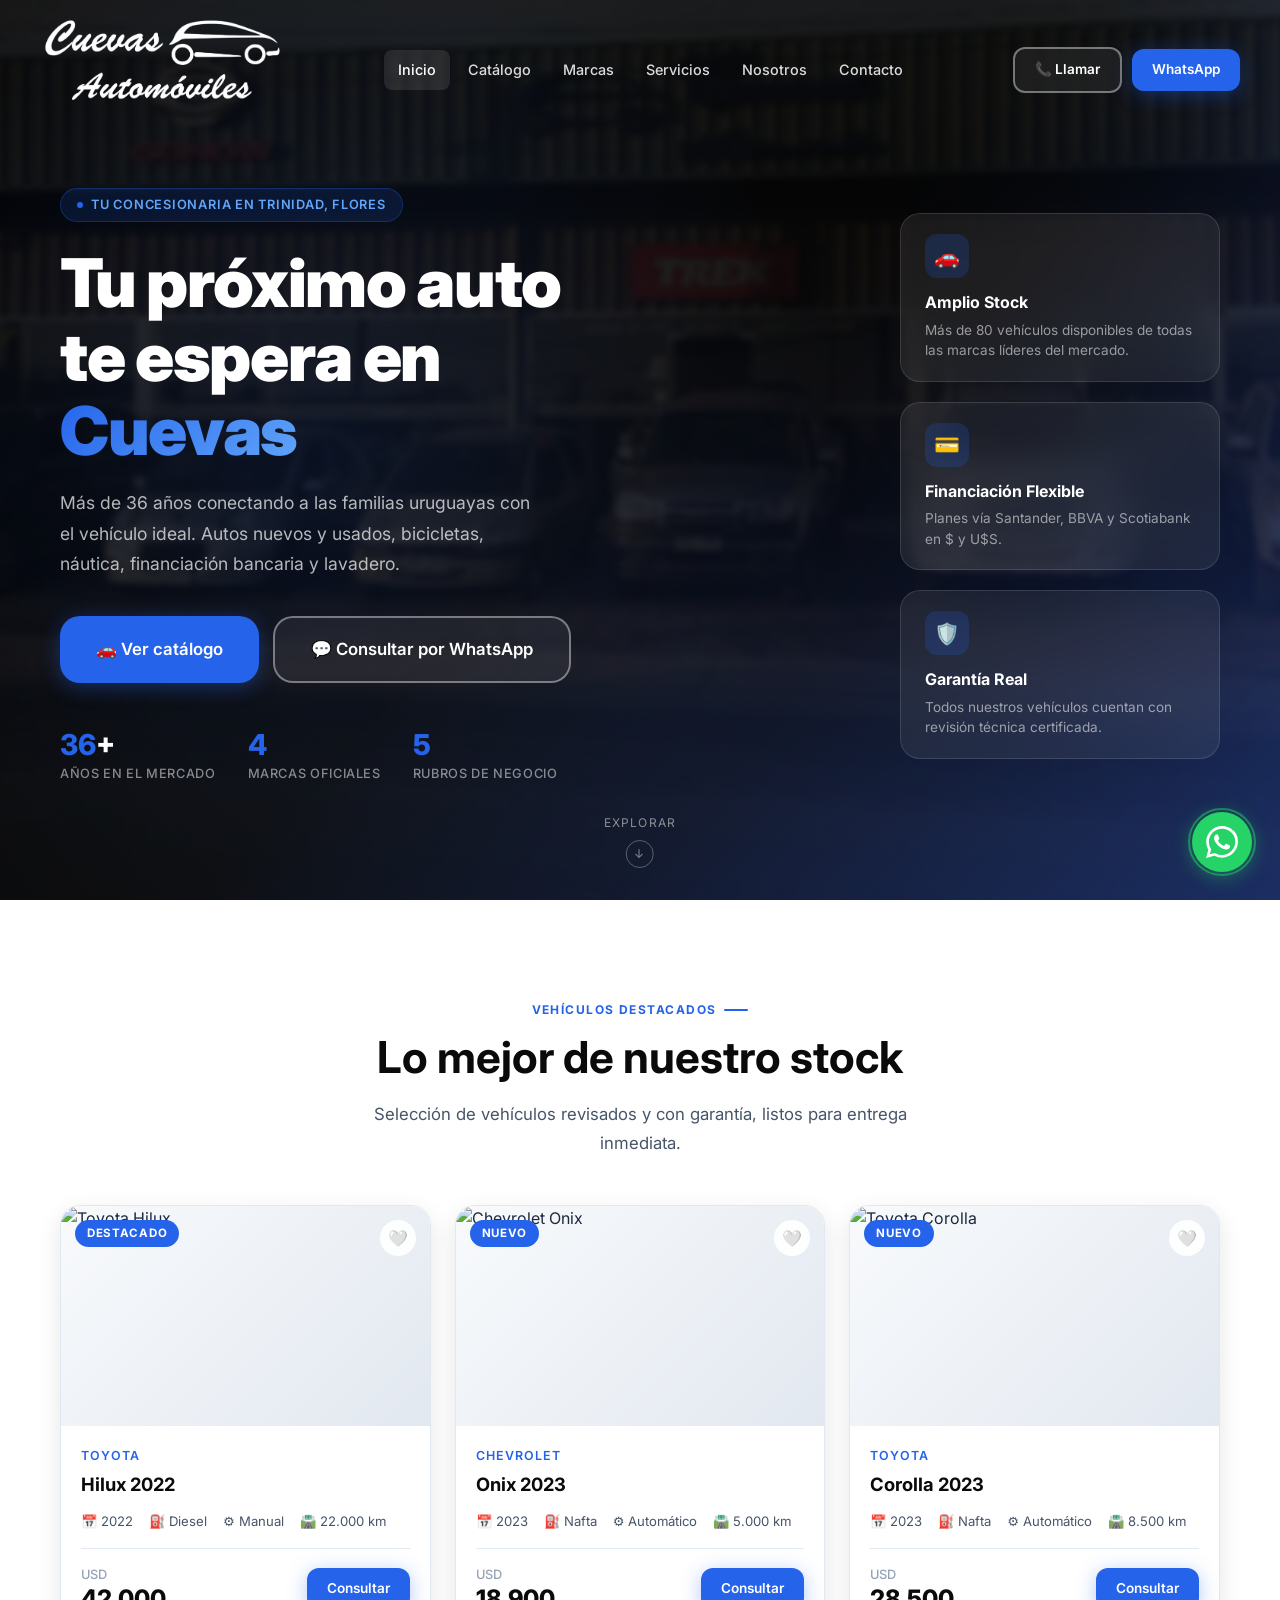
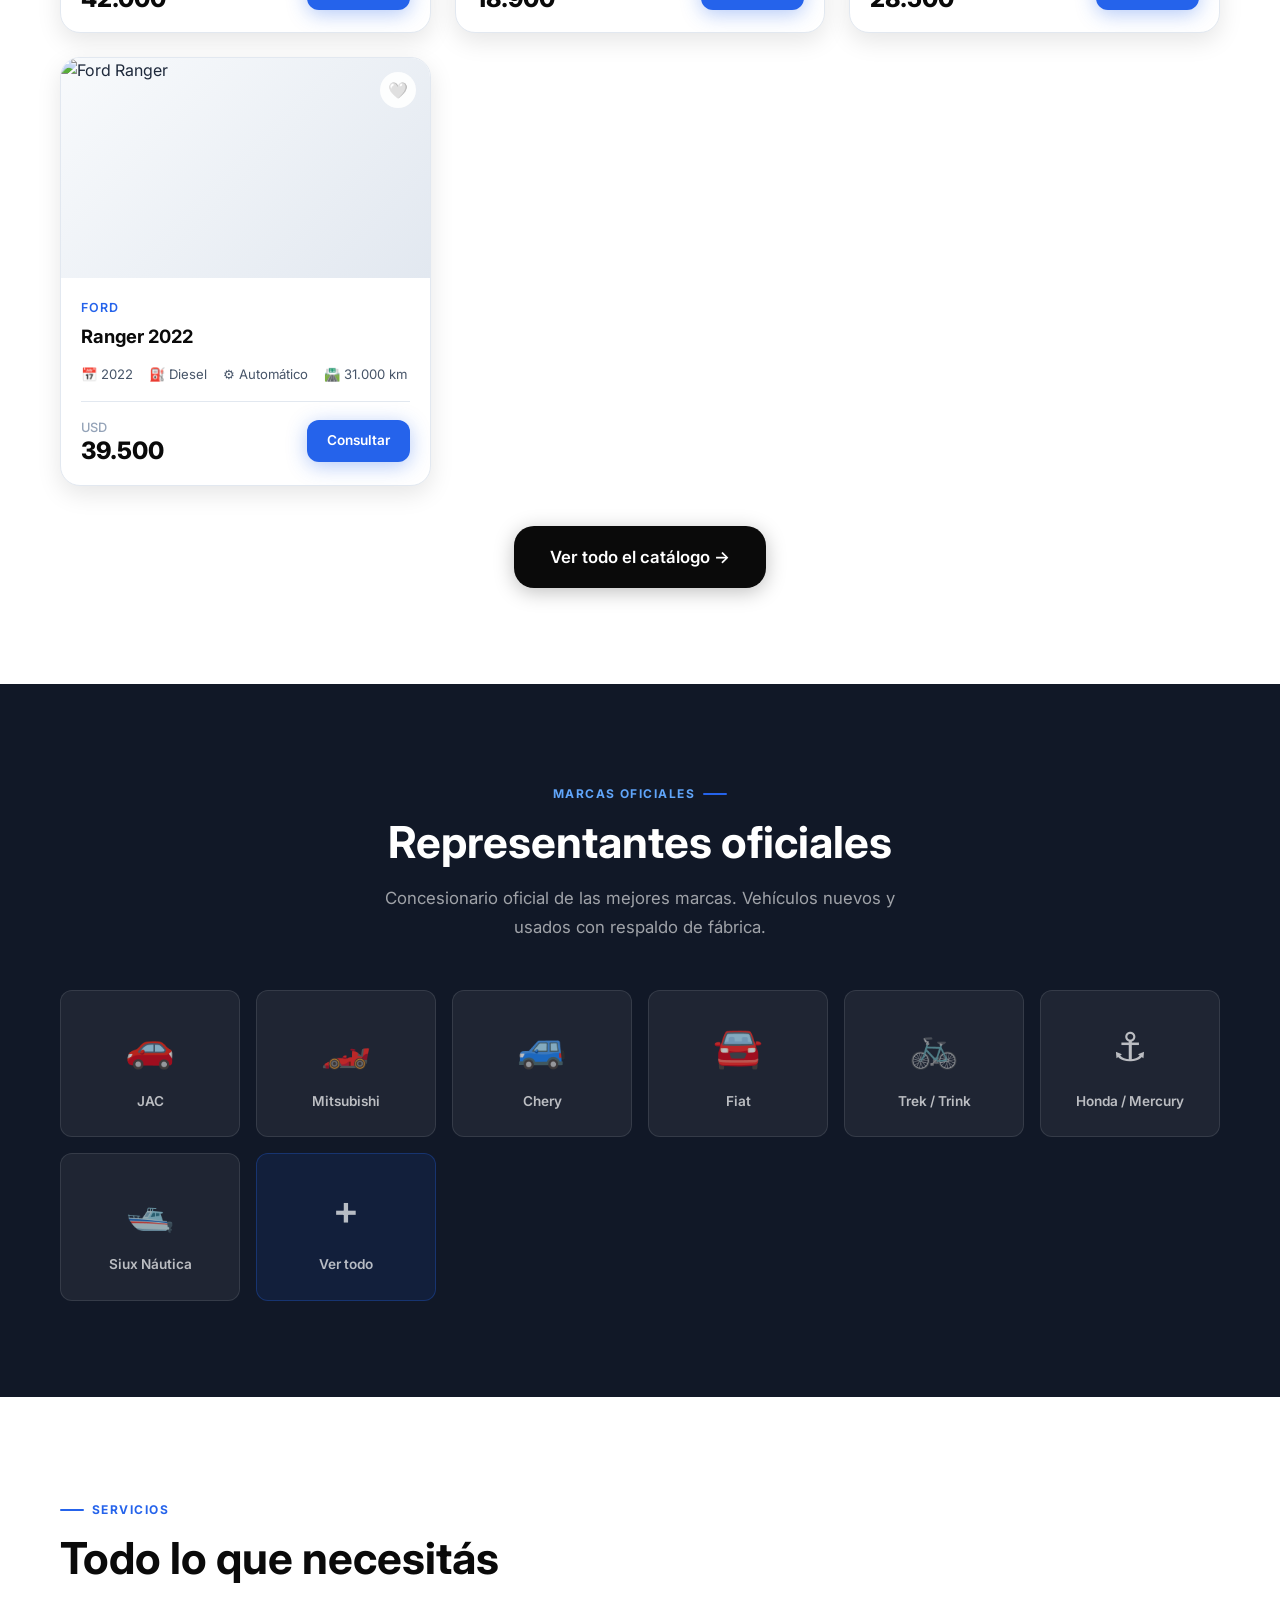
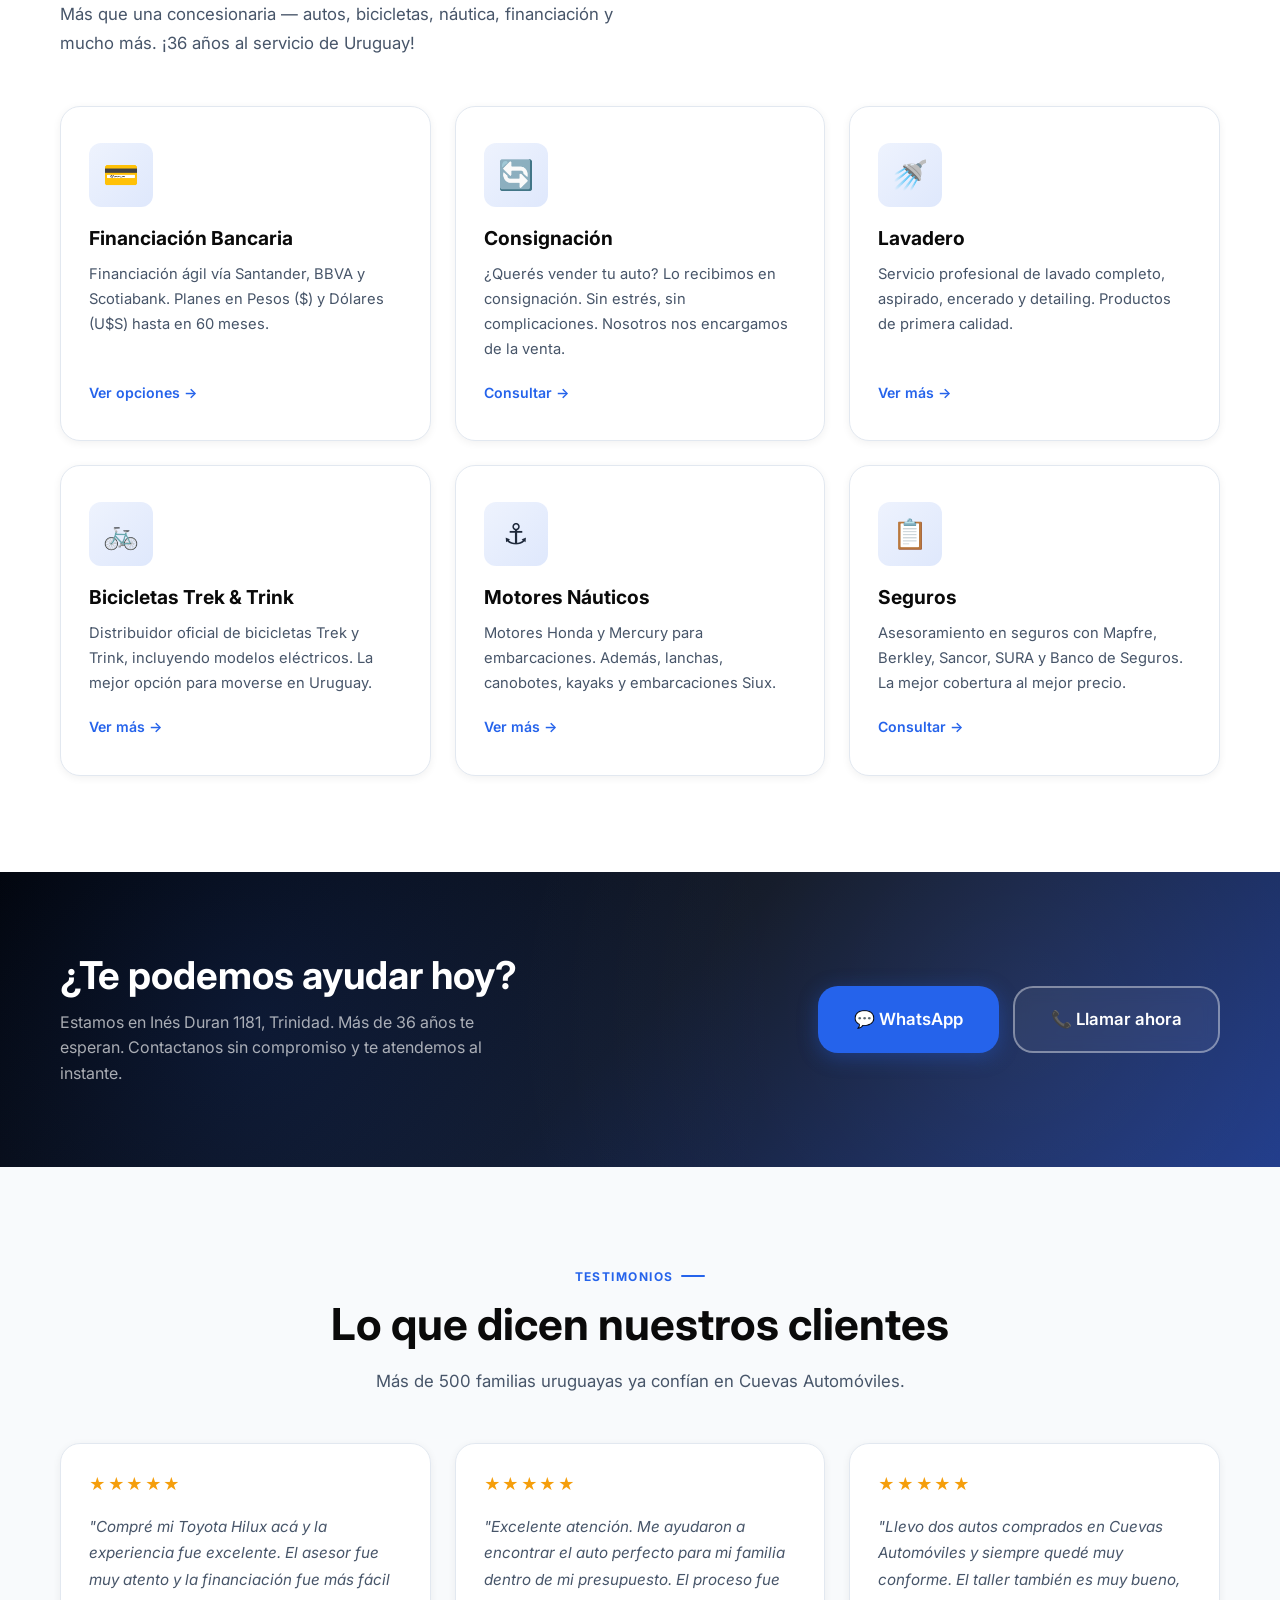
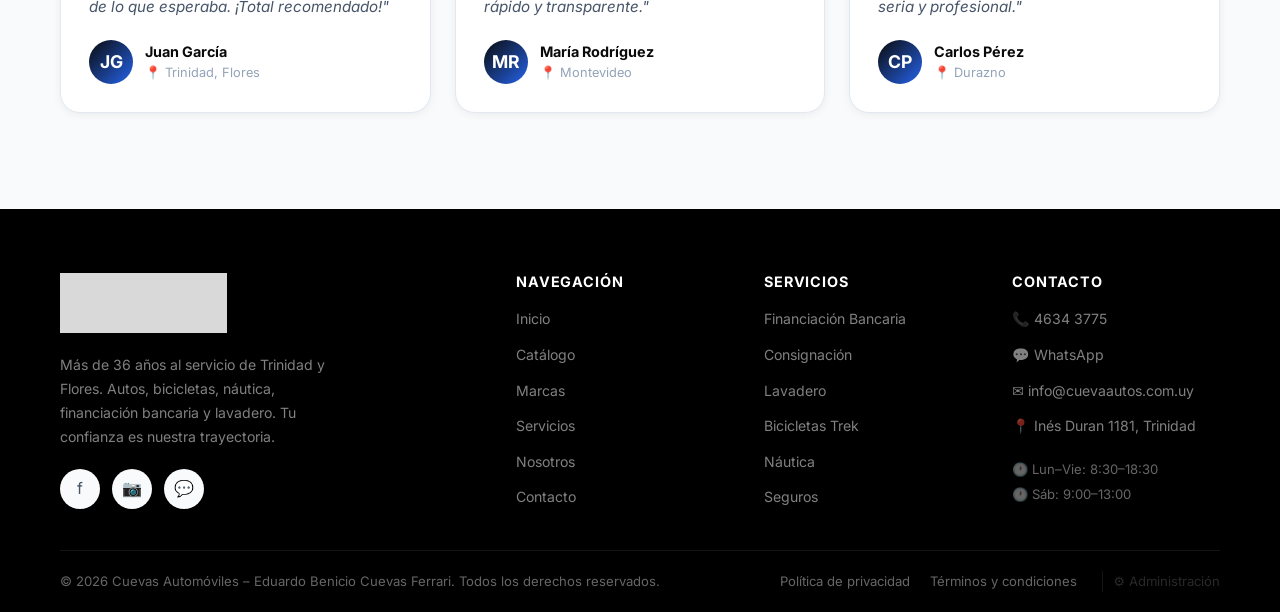
==== commit 8c4891c4: "cambio colores" ====
--- a/index.html
+++ b/index.html
@@ -7,7 +7,7 @@
   <meta name="description" content="Cuevas Automóviles, tu concesionaria de confianza en Trinidad, Flores, Uruguay. 36 años vendiendo autos nuevos y usados, bicicletas Trek, motores náuticos Honda y Mercury. ¡Visitanos!">
   <meta name="keywords" content="autos usados uruguay, concesionaria trinidad flores, JAC Mitsubishi Chery Fiat uruguay, financiacion autos, bicicletas Trek, motores nauticos Honda Mercury">
   <meta property="og:title" content="Cuevas Automóviles | Trinidad, Flores, Uruguay">
-  <meta property="og:description" content="Más de 36 años en el mercado uruguayo. Venta de autos, bicicletas Trek y Trink, motores náuticos Honda y Mercury, embarcaciones Siux, financiación propia y lavadero.">
+  <meta property="og:description" content="Más de 36 años en el mercado uruguayo. Venta de autos, bicicletas Trek y Trink, motores náuticos Honda y Mercury, embarcaciones Siux, financiación bancaria Santander, BBVA, Scotiabank y lavadero.">
   <link rel="icon" href="img/favicon.ico" type="image/x-icon">
   <link rel="stylesheet" href="css/styles.css">
 </head>
@@ -71,7 +71,7 @@
       </h1>
       <p class="hero-desc">
         Más de 36 años conectando a las familias uruguayas con el vehículo ideal.
-        Autos nuevos y usados, bicicletas, náutica, financiación propia y lavadero.
+        Autos nuevos y usados, bicicletas, náutica, financiación bancaria y lavadero.
       </p>
       <div class="hero-actions">
         <a href="catalogo.html" class="btn btn-primary btn-lg">
@@ -106,7 +106,7 @@
       <div class="hero-card" style="width: 320px;">
         <div class="hero-card-icon">💳</div>
         <div class="hero-card-title">Financiación Flexible</div>
-        <div class="hero-card-desc">Planes accesibles con el mejor financiamiento bancario y BROU.</div>
+        <div class="hero-card-desc">Planes vía Santander, BBVA y Scotiabank en $ y U$S.</div>
       </div>
       <div class="hero-card" style="width: 320px;">
         <div class="hero-card-icon">🛡️</div>
@@ -180,7 +180,7 @@
         <span style="font-size:2.5rem">🛥️</span>
         <span>Siux Náutica</span>
       </a>
-      <a href="marcas.html" class="brand-card animate-on-scroll" style="background:rgba(200,16,46,.1);border-color:rgba(200,16,46,.3)">
+      <a href="marcas.html" class="brand-card animate-on-scroll" style="background:rgba(37,99,235,.1);border-color:rgba(37,99,235,.3)">
         <span style="font-size:2.5rem">+</span>
         <span>Ver todo</span>
       </a>
@@ -199,8 +199,8 @@
     <div class="services-grid">
       <div class="service-card animate-on-scroll">
         <div class="service-icon">💳</div>
-        <h3>Financiación Propia</h3>
-        <p>Financiación directa sin banco. También trabajamos con BROU, Santander y otras instituciones. Cuotas fijas en pesos.</p>
+        <h3>Financiación Bancaria</h3>
+        <p>Financiación ágil vía Santander, BBVA y Scotiabank. Planes en Pesos ($) y Dólares (U$S) hasta en 60 meses.</p>
         <a href="servicios.html#financiacion" class="service-link">Ver opciones →</a>
       </div>
       <div class="service-card animate-on-scroll delay-1">
@@ -230,7 +230,7 @@
       <div class="service-card animate-on-scroll delay-2">
         <div class="service-icon">📋</div>
         <h3>Seguros</h3>
-        <p>Asesoramiento en seguros con Berkley, Sancor, SURA y Banco de Seguros. La mejor cobertura al mejor precio.</p>
+        <p>Asesoramiento en seguros con Mapfre, Berkley, Sancor, SURA y Banco de Seguros. La mejor cobertura al mejor precio.</p>
         <a href="contacto.html" class="service-link">Consultar →</a>
       </div>
     </div>
@@ -310,7 +310,7 @@
       <div class="footer-grid">
         <div class="footer-brand">
           <img src="logo.PNG" alt="Cuevas Logo" class="footer-logo" style="height: 60px; filter: brightness(0) invert(1); margin-bottom: 20px;">
-          <p class="desc">Más de 36 años al servicio de Trinidad y Flores. Autos, bicicletas, náutica, financiación propia y lavadero. Tu confianza es nuestra trayectoria.</p>
+          <p class="desc">Más de 36 años al servicio de Trinidad y Flores. Autos, bicicletas, náutica, financiación bancaria y lavadero. Tu confianza es nuestra trayectoria.</p>
           <div class="social-links">
             <a href="#" class="social-link" title="Facebook">f</a>
             <a href="#" class="social-link" title="Instagram">📷</a>
@@ -331,7 +331,7 @@
         <div class="footer-col">
           <h4>Servicios</h4>
           <ul>
-            <li><a href="servicios.html#financiacion">Financiación Propia</a></li>
+            <li><a href="servicios.html#financiacion">Financiación Bancaria</a></li>
             <li><a href="servicios.html#consignacion">Consignación</a></li>
             <li><a href="servicios.html#lavadero">Lavadero</a></li>
             <li><a href="servicios.html#bicicletas">Bicicletas Trek</a></li>
--- a/css/styles.css
+++ b/css/styles.css
@@ -1,6 +1,6 @@
 /* ============================================================
    CUEVAS AUTOMÓVILES - DESIGN SYSTEM
-   Colors: Navy #0B1D3F | Red #C8102E | White/Light #F5F7FA
+   Colors: Black #050505 | Blue #2563EB | White/Light #F8FAFC
    Font: Inter (Google Fonts)
    ============================================================ */
 
@@ -10,23 +10,23 @@
 *, *::before, *::after { box-sizing: border-box; margin: 0; padding: 0; }
 
 :root {
-  --navy:       #0B1D3F;
-  --navy-dark:  #060f21;
-  --navy-mid:   #122347;
-  --red:        #C8102E;
-  --red-dark:   #a00d24;
-  --red-light:  #e8253f;
+  --black:      #0A0A0A;
+  --black-dark: #000000;
+  --black-mid:  #111827;
+  --blue:       #2563EB;
+  --blue-dark:  #1D4ED8;
+  --blue-light: #60A5FA;
   --white:      #FFFFFF;
-  --light:      #F5F7FA;
-  --light-mid:  #E8ECF2;
-  --grey:       #8A94A6;
-  --grey-dark:  #4A5568;
-  --text:       #1A202C;
-
-  --shadow-sm:  0 2px 8px rgba(11,29,63,.08);
-  --shadow-md:  0 8px 24px rgba(11,29,63,.12);
-  --shadow-lg:  0 20px 60px rgba(11,29,63,.18);
-  --shadow-xl:  0 30px 80px rgba(11,29,63,.25);
+  --light:      #F8FAFC;
+  --light-mid:  #E2E8F0;
+  --grey:       #94A3B8;
+  --grey-dark:  #475569;
+  --text:       #1E293B;
+
+  --shadow-sm:  0 2px 8px rgba(0,0,0,.06);
+  --shadow-md:  0 8px 24px rgba(0,0,0,.1);
+  --shadow-lg:  0 20px 60px rgba(0,0,0,.15);
+  --shadow-xl:  0 30px 80px rgba(0,0,0,.22);
 
   --radius:     12px;
   --radius-sm:  8px;
@@ -53,10 +53,10 @@
 button { cursor: pointer; border: none; background: none; font-family: inherit; }
 
 /* ── TYPOGRAPHY ───────────────────────────────────────────── */
-h1, h2, h3, h4, h5, h6 { font-weight: 700; line-height: 1.2; color: var(--navy); }
+h1, h2, h3, h4, h5, h6 { font-weight: 700; line-height: 1.2; color: var(--black); }
 
 .text-gradient {
-  background: linear-gradient(135deg, var(--red) 0%, #ff4d66 100%);
+  background: linear-gradient(135deg, var(--blue) 0%, var(--blue-light) 100%);
   -webkit-background-clip: text;
   -webkit-text-fill-color: transparent;
   background-clip: text;
@@ -75,7 +75,7 @@
   font-weight: 700;
   letter-spacing: .12em;
   text-transform: uppercase;
-  color: var(--red);
+  color: var(--blue);
   margin-bottom: 12px;
 }
 .section-label::before {
@@ -83,7 +83,7 @@
   display: block;
   width: 24px;
   height: 2px;
-  background: var(--red);
+  background: var(--blue);
   border-radius: 2px;
 }
 
@@ -114,25 +114,25 @@
 .btn:hover::after { opacity: 1; }
 
 .btn-primary {
-  background: var(--red);
+  background: var(--blue);
   color: var(--white);
-  box-shadow: 0 4px 20px rgba(200,16,46,.35);
+  box-shadow: 0 4px 20px rgba(37,99,235,.35);
 }
 .btn-primary:hover {
-  background: var(--red-dark);
+  background: var(--blue-dark);
   transform: translateY(-2px);
-  box-shadow: 0 8px 28px rgba(200,16,46,.45);
+  box-shadow: 0 8px 28px rgba(37,99,235,.45);
 }
 
 .btn-secondary {
-  background: var(--navy);
+  background: var(--black);
   color: var(--white);
-  box-shadow: 0 4px 20px rgba(11,29,63,.25);
+  box-shadow: 0 4px 20px rgba(0,0,0,.25);
 }
 .btn-secondary:hover {
-  background: var(--navy-dark);
+  background: var(--black-dark);
   transform: translateY(-2px);
-  box-shadow: 0 8px 28px rgba(11,29,63,.35);
+  box-shadow: 0 8px 28px rgba(0,0,0,.35);
 }
 
 .btn-outline {
@@ -153,8 +153,8 @@
   background: var(--white);
 }
 .btn-ghost:hover {
-  border-color: var(--navy);
-  color: var(--navy);
+  border-color: var(--black);
+  color: var(--black);
   transform: translateY(-2px);
   box-shadow: var(--shadow-sm);
 }
@@ -174,9 +174,9 @@
   background: transparent;
 }
 #navbar.solid {
-  background: rgba(11,29,63,.97);
+  background: rgba(10,10,10,.97);
   backdrop-filter: blur(16px);
-  box-shadow: 0 2px 24px rgba(0,0,0,.2);
+  box-shadow: 0 2px 24px rgba(0,0,0,.3);
 }
 .nav-inner {
   max-width: 1200px;
@@ -246,7 +246,7 @@
   display: none;
   position: fixed;
   top: 72px; left: 0; right: 0;
-  background: rgba(11,29,63,.98);
+  background: rgba(10,10,10,.98);
   backdrop-filter: blur(20px);
   z-index: 999;
   padding: 16px 20px 24px;
@@ -280,9 +280,9 @@
   inset: 0;
   background: linear-gradient(
     135deg,
-    rgba(6,15,33,.70) 0%,
-    rgba(11,29,63,.60) 50%,
-    rgba(30,10,15,.65) 100%
+    rgba(0,0,0,.75) 0%,
+    rgba(10,10,10,.65) 50%,
+    rgba(30,58,138,.65) 100%
   );
   z-index: 1;
 }
@@ -298,8 +298,8 @@
   position: absolute;
   inset: 0;
   background-image:
-    radial-gradient(circle at 25% 50%, rgba(200,16,46,.12) 0%, transparent 50%),
-    radial-gradient(circle at 75% 30%, rgba(11,29,63,.5) 0%, transparent 50%);
+    radial-gradient(circle at 25% 50%, rgba(37,99,235,.12) 0%, transparent 50%),
+    radial-gradient(circle at 75% 30%, rgba(0,0,0,.5) 0%, transparent 50%);
   z-index: 2;
 }
 
@@ -322,19 +322,19 @@
   display: inline-flex;
   align-items: center;
   gap: 8px;
-  background: rgba(200,16,46,.15);
-  border: 1px solid rgba(200,16,46,.3);
+  background: rgba(37,99,235,.15);
+  border: 1px solid rgba(37,99,235,.3);
   border-radius: 100px;
   padding: 6px 16px;
   font-size: .8rem;
   font-weight: 600;
-  color: #ff6b7a;
+  color: var(--blue-light);
   letter-spacing: .06em;
   text-transform: uppercase;
   margin-bottom: 24px;
   backdrop-filter: blur(8px);
 }
-.hero-badge .dot { width: 6px; height: 6px; background: var(--red); border-radius: 50%; animation: pulse 2s infinite; }
+.hero-badge .dot { width: 6px; height: 6px; background: var(--blue); border-radius: 50%; animation: pulse 2s infinite; }
 @keyframes pulse { 0%,100%{ opacity:1; transform:scale(1); } 50%{ opacity:.5; transform:scale(1.4); } }
 
 .hero-title {
@@ -346,7 +346,7 @@
   letter-spacing: -.02em;
 }
 .hero-title .highlight {
-  background: linear-gradient(135deg, var(--red) 0%, #ff6b82 100%);
+  background: linear-gradient(135deg, var(--blue) 0%, var(--blue-light) 100%);
   -webkit-background-clip: text;
   -webkit-text-fill-color: transparent;
   background-clip: text;
@@ -371,7 +371,7 @@
   line-height: 1;
   margin-bottom: 4px;
 }
-.stat-number span { color: var(--red); }
+.stat-number span { color: var(--blue); }
 .stat-label { font-size: .8rem; color: rgba(255,255,255,.5); font-weight: 500; letter-spacing: .05em; text-transform: uppercase; }
 
 /* Hero cards */
@@ -393,7 +393,7 @@
 @keyframes slideInLeft  { from { opacity:0; transform:translateX(-40px); } to { opacity:1; transform:translateX(0); } }
 @keyframes fadeInUp     { from { opacity:0; transform:translateY(30px); } to { opacity:1; transform:translateY(0); } }
 
-.hero-card-icon { width: 44px; height: 44px; background: rgba(200,16,46,.2); border-radius: 12px; display: flex; align-items: center; justify-content: center; margin-bottom: 12px; font-size: 1.3rem; }
+.hero-card-icon { width: 44px; height: 44px; background: rgba(37,99,235,.2); border-radius: 12px; display: flex; align-items: center; justify-content: center; margin-bottom: 12px; font-size: 1.3rem; }
 .hero-card-title { font-size: 1rem; font-weight: 700; color: var(--white); margin-bottom: 4px; }
 .hero-card-desc { font-size: .85rem; color: rgba(255,255,255,.55); line-height: 1.5; }
 
@@ -456,7 +456,7 @@
   position: absolute;
   top: 14px;
   left: 14px;
-  background: var(--red);
+  background: var(--blue);
   color: var(--white);
   font-size: .72rem;
   font-weight: 700;
@@ -482,12 +482,12 @@
   font-size: 1rem;
   color: var(--grey);
 }
-.vehicle-card-favorite:hover { color: var(--red); transform: scale(1.1); }
-.vehicle-card-favorite.active { color: var(--red); }
+.vehicle-card-favorite:hover { color: var(--blue); transform: scale(1.1); }
+.vehicle-card-favorite.active { color: var(--blue); }
 
 .vehicle-card-body { padding: 20px; flex: 1; display: flex; flex-direction: column; }
-.vehicle-card-brand { font-size: .78rem; font-weight: 600; color: var(--red); letter-spacing: .08em; text-transform: uppercase; margin-bottom: 4px; }
-.vehicle-card-name { font-size: 1.15rem; font-weight: 700; color: var(--navy); margin-bottom: 12px; }
+.vehicle-card-brand { font-size: .78rem; font-weight: 600; color: var(--blue); letter-spacing: .08em; text-transform: uppercase; margin-bottom: 4px; }
+.vehicle-card-name { font-size: 1.15rem; font-weight: 700; color: var(--black); margin-bottom: 12px; }
 .vehicle-card-specs {
   display: flex;
   gap: 16px;
@@ -510,14 +510,14 @@
   flex-direction: column;
 }
 .vehicle-price .currency { font-size: .8rem; color: var(--grey); font-weight: 500; }
-.vehicle-price .amount { font-size: 1.5rem; font-weight: 800; color: var(--navy); line-height: 1.1; }
+.vehicle-price .amount { font-size: 1.5rem; font-weight: 800; color: var(--black); line-height: 1.1; }
 
 /* ── BRANDS SECTION ───────────────────────────────────────── */
-.brands-section { background: var(--navy); }
+.brands-section { background: var(--black-mid); }
 .brands-section .section-title { color: var(--white); }
 .brands-section .section-sub { color: rgba(255,255,255,.6); }
-.brands-section .section-label { color: rgba(200,16,46,.9); }
-.brands-section .section-label::before { background: rgba(200,16,46,.9); }
+.brands-section .section-label { color: var(--blue-light); }
+.brands-section .section-label::before { background: var(--blue-light); }
 
 .brands-grid {
   display: grid;
@@ -540,9 +540,9 @@
 }
 .brand-card:hover {
   background: rgba(255,255,255,.1);
-  border-color: rgba(200,16,46,.4);
+  border-color: rgba(37,99,235,.4);
   transform: translateY(-4px);
-  box-shadow: 0 8px 32px rgba(200,16,46,.15);
+  box-shadow: 0 8px 32px rgba(37,99,235,.15);
 }
 .brand-card img { height: 48px; width: auto; filter: brightness(0) invert(1); opacity: .8; transition: var(--transition); }
 .brand-card:hover img { opacity: 1; }
@@ -577,7 +577,7 @@
   position: absolute;
   top: 0; left: 0; right: 0;
   height: 4px;
-  background: linear-gradient(90deg, var(--red) 0%, var(--red-light) 100%);
+  background: linear-gradient(90deg, var(--blue) 0%, var(--blue-light) 100%);
   transform: scaleX(0);
   transition: var(--transition);
   transform-origin: left;
@@ -588,25 +588,23 @@
 .service-icon {
   width: 64px;
   height: 64px;
-  background: linear-gradient(135deg, rgba(200,16,46,.08) 0%, rgba(200,16,46,.15) 100%);
+  background: linear-gradient(135deg, rgba(37,99,235,.08) 0%, rgba(37,99,235,.15) 100%);
   border-radius: var(--radius);
-  display: flex;
-  align-items: center;
-  justify-content: center;
+  display: flex; align-items: center; justify-content: center;
   font-size: 1.8rem;
   margin-bottom: 20px;
   transition: var(--transition);
 }
-.service-card:hover .service-icon { background: var(--red); }
-
-.service-card h3 { font-size: 1.2rem; margin-bottom: 12px; color: var(--navy); }
+.service-card:hover .service-icon { background: var(--blue); color: var(--white); }
+
+.service-card h3 { font-size: 1.2rem; margin-bottom: 12px; color: var(--black); }
 .service-card p  { font-size: .92rem; color: var(--grey-dark); line-height: 1.7; margin-bottom: 20px; }
-.service-link { font-size: .88rem; font-weight: 600; color: var(--red); display: flex; align-items: center; gap: 6px; transition: var(--transition); }
+.service-link { font-size: .88rem; font-weight: 600; color: var(--blue); display: flex; align-items: center; gap: 6px; transition: var(--transition); }
 .service-link:hover { gap: 10px; }
 
 /* ── CTA BANNER ───────────────────────────────────────────── */
 .cta-banner {
-  background: linear-gradient(135deg, var(--navy) 0%, #1a3a6b 50%, var(--navy-dark) 100%);
+  background: linear-gradient(135deg, var(--black-dark) 0%, var(--black-mid) 50%, #1e3a8a 100%);
   padding: 80px 0;
   position: relative;
   overflow: hidden;
@@ -616,8 +614,8 @@
   position: absolute;
   inset: 0;
   background:
-    radial-gradient(circle at 20% 50%, rgba(200,16,46,.15) 0%, transparent 50%),
-    radial-gradient(circle at 80% 50%, rgba(200,16,46,.1) 0%, transparent 50%);
+    radial-gradient(circle at 20% 50%, rgba(37,99,235,.15) 0%, transparent 50%),
+    radial-gradient(circle at 80% 50%, rgba(255,255,255,.05) 0%, transparent 50%);
 }
 .cta-inner {
   position: relative;
@@ -649,16 +647,16 @@
 .testimonial-author { display: flex; align-items: center; gap: 12px; }
 .testimonial-avatar {
   width: 44px; height: 44px; border-radius: 50%;
-  background: linear-gradient(135deg, var(--navy) 0%, var(--red) 100%);
+  background: linear-gradient(135deg, var(--black) 0%, var(--blue) 100%);
   display: flex; align-items: center; justify-content: center;
   font-size: 1.1rem; color: var(--white); font-weight: 700; flex-shrink: 0;
 }
-.testimonial-name { font-size: .9rem; font-weight: 700; color: var(--navy); }
+.testimonial-name { font-size: .9rem; font-weight: 700; color: var(--black); }
 .testimonial-location { font-size: .8rem; color: var(--grey); }
 
 /* ── CATALOG PAGE ─────────────────────────────────────────── */
 .catalog-header {
-  background: var(--navy);
+  background: var(--black);
   padding: 120px 0 60px;
   position: relative;
   overflow: hidden;
@@ -667,7 +665,7 @@
   content: '';
   position: absolute;
   inset: 0;
-  background: radial-gradient(circle at 80% 50%, rgba(200,16,46,.15) 0%, transparent 50%);
+  background: radial-gradient(circle at 80% 50%, rgba(37,99,235,.15) 0%, transparent 50%);
 }
 .catalog-header h1 { font-size: clamp(2rem, 5vw, 3.2rem); color: var(--white); position: relative; z-index: 1; }
 .catalog-header p  { font-size: 1rem; color: rgba(255,255,255,.6); position: relative; z-index: 1; margin-top: 8px; }
@@ -685,8 +683,8 @@
   position: sticky;
   top: 96px;
 }
-.filters-title { font-size: 1rem; font-weight: 700; color: var(--navy); margin-bottom: 20px; display: flex; align-items: center; justify-content: space-between; }
-.filters-reset { font-size: .82rem; color: var(--red); cursor: pointer; font-weight: 600; }
+.filters-title { font-size: 1rem; font-weight: 700; color: var(--black); margin-bottom: 20px; display: flex; align-items: center; justify-content: space-between; }
+.filters-reset { font-size: .82rem; color: var(--blue); cursor: pointer; font-weight: 600; }
 .filters-reset:hover { text-decoration: underline; }
 
 .filter-group { margin-bottom: 24px; }
@@ -707,8 +705,8 @@
 }
 .filter-group select:focus, .filter-group input:focus {
   outline: none;
-  border-color: var(--navy);
-  box-shadow: 0 0 0 3px rgba(11,29,63,.08);
+  border-color: var(--black);
+  box-shadow: 0 0 0 3px rgba(0,0,0,.08);
 }
 .filter-group .select-wrapper { position: relative; }
 .filter-group .select-wrapper::after { content: '▾'; position: absolute; right: 12px; top: 50%; transform: translateY(-50%); color: var(--grey); pointer-events: none; font-size: .85rem; }
@@ -730,7 +728,7 @@
   flex-wrap: wrap;
 }
 .catalog-count { font-size: .95rem; color: var(--grey-dark); }
-.catalog-count strong { color: var(--navy); }
+.catalog-count strong { color: var(--black); }
 .catalog-sort { display: flex; align-items: center; gap: 8px; font-size: .9rem; color: var(--grey-dark); }
 .catalog-sort select {
   border: 1.5px solid var(--light-mid);
@@ -754,11 +752,11 @@
   color: var(--grey);
   transition: var(--transition);
 }
-.view-btn.active { border-color: var(--navy); color: var(--navy); background: rgba(11,29,63,.06); }
+.view-btn.active { border-color: var(--black); color: var(--black); background: rgba(0,0,0,.06); }
 
 /* ── ABOUT PAGE ───────────────────────────────────────────── */
 .about-header {
-  background: linear-gradient(135deg, var(--navy-dark) 0%, var(--navy) 100%);
+  background: linear-gradient(135deg, var(--black-dark) 0%, var(--black) 100%);
   padding: 120px 0 80px;
   position: relative;
   overflow: hidden;
@@ -767,7 +765,7 @@
   content: '';
   position: absolute;
   inset: 0;
-  background: radial-gradient(circle at 70% 40%, rgba(200,16,46,.18) 0%, transparent 55%);
+  background: radial-gradient(circle at 70% 40%, rgba(37,99,235,.18) 0%, transparent 55%);
 }
 .about-header h1 { font-size: clamp(2rem, 5vw, 3.2rem); color: var(--white); position: relative; z-index: 1; }
 .about-header p  { font-size: 1.05rem; color: rgba(255,255,255,.65); position: relative; z-index: 1; margin-top: 12px; max-width: 560px; line-height: 1.7; }
@@ -784,7 +782,7 @@
 }
 .value-card:hover { transform: translateY(-6px); box-shadow: var(--shadow-md); }
 .value-icon { font-size: 2.5rem; margin-bottom: 16px; }
-.value-card h3 { font-size: 1rem; font-weight: 700; color: var(--navy); margin-bottom: 8px; }
+.value-card h3 { font-size: 1rem; font-weight: 700; color: var(--black); margin-bottom: 8px; }
 .value-card p  { font-size: .88rem; color: var(--grey-dark); line-height: 1.6; }
 
 .about-story {
@@ -798,11 +796,11 @@
 .timeline { display: flex; flex-direction: column; gap: 28px; margin-top: 32px; }
 .timeline-item { display: flex; gap: 16px; }
 .timeline-dot {
-  width: 42px; height: 42px; background: var(--red); border-radius: 50%;
+  width: 42px; height: 42px; background: var(--blue); border-radius: 50%;
   display: flex; align-items: center; justify-content: center;
   font-size: .85rem; font-weight: 800; color: var(--white); flex-shrink: 0;
 }
-.timeline-content h4 { font-size: .95rem; font-weight: 700; color: var(--navy); margin-bottom: 4px; }
+.timeline-content h4 { font-size: .95rem; font-weight: 700; color: var(--black); margin-bottom: 4px; }
 .timeline-content p  { font-size: .88rem; color: var(--grey-dark); line-height: 1.5; }
 
 /* Team */
@@ -820,13 +818,13 @@
 .team-card:hover { transform: translateY(-6px); box-shadow: var(--shadow-md); }
 .team-avatar {
   height: 180px;
-  background: linear-gradient(135deg, var(--navy) 0%, rgba(200,16,46,.8) 100%);
+  background: linear-gradient(135deg, var(--black) 0%, rgba(37,99,235,.8) 100%);
   display: flex; align-items: center; justify-content: center;
   font-size: 3.5rem; color: rgba(255,255,255,.9);
   margin-bottom: 20px;
 }
-.team-name { font-size: 1rem; font-weight: 700; color: var(--navy); margin-bottom: 4px; }
-.team-role { font-size: .85rem; color: var(--red); font-weight: 600; margin-bottom: 8px; }
+.team-name { font-size: 1rem; font-weight: 700; color: var(--black); margin-bottom: 4px; }
+.team-role { font-size: .85rem; color: var(--blue); font-weight: 600; margin-bottom: 8px; }
 .team-desc { font-size: .83rem; color: var(--grey-dark); padding: 0 20px; line-height: 1.5; }
 
 /* Branches */
@@ -841,15 +839,15 @@
 }
 .branch-card:hover { transform: translateY(-4px); box-shadow: var(--shadow-md); }
 .branch-icon { font-size: 2rem; margin-bottom: 16px; }
-.branch-card h3 { font-size: 1.1rem; font-weight: 700; color: var(--navy); margin-bottom: 4px; }
-.branch-city { font-size: .85rem; color: var(--red); font-weight: 600; margin-bottom: 16px; }
+.branch-card h3 { font-size: 1.1rem; font-weight: 700; color: var(--black); margin-bottom: 4px; }
+.branch-city { font-size: .85rem; color: var(--blue); font-weight: 600; margin-bottom: 16px; }
 .branch-info { display: flex; flex-direction: column; gap: 8px; }
 .branch-info-item { display: flex; align-items: flex-start; gap: 10px; font-size: .88rem; color: var(--grey-dark); }
 .branch-info-item .ic { font-size: 1rem; flex-shrink: 0; margin-top: 2px; }
 
 /* ── CONTACT PAGE ─────────────────────────────────────────── */
 .contact-header {
-  background: var(--navy);
+  background: var(--black);
   padding: 120px 0 64px;
   position: relative;
   overflow: hidden;
@@ -858,7 +856,7 @@
   content: '';
   position: absolute;
   inset: 0;
-  background: radial-gradient(circle at 30% 60%, rgba(200,16,46,.18) 0%, transparent 50%);
+  background: radial-gradient(circle at 30% 60%, rgba(37,99,235,.18) 0%, transparent 50%);
 }
 .contact-header h1 { font-size: clamp(2rem, 5vw, 3.2rem); color: var(--white); position: relative; z-index: 1; }
 .contact-header p  { font-size: 1rem; color: rgba(255,255,255,.6); position: relative; z-index: 1; margin-top: 8px; max-width: 520px; line-height: 1.7; }
@@ -879,12 +877,12 @@
 }
 .contact-info-card:hover { transform: translateX(4px); box-shadow: var(--shadow-md); }
 .contact-info-icon {
-  width: 48px; height: 48px; background: linear-gradient(135deg, rgba(200,16,46,.1) 0%, rgba(200,16,46,.18) 100%);
+  width: 48px; height: 48px; background: linear-gradient(135deg, rgba(37,99,235,.1) 0%, rgba(37,99,235,.18) 100%);
   border-radius: var(--radius); display: flex; align-items: center; justify-content: center; font-size: 1.3rem; flex-shrink: 0;
 }
-.contact-info-content h4 { font-size: .95rem; font-weight: 700; color: var(--navy); margin-bottom: 4px; }
+.contact-info-content h4 { font-size: .95rem; font-weight: 700; color: var(--black); margin-bottom: 4px; }
 .contact-info-content p, .contact-info-content a { font-size: .88rem; color: var(--grey-dark); line-height: 1.6; }
-.contact-info-content a:hover { color: var(--red); }
+.contact-info-content a:hover { color: var(--blue); }
 
 .social-links { display: flex; gap: 12px; margin-top: 8px; }
 .social-link {
@@ -893,7 +891,7 @@
   color: var(--grey-dark); transition: var(--transition);
   text-decoration: none;
 }
-.social-link:hover { background: var(--navy); color: var(--white); transform: translateY(-2px); }
+.social-link:hover { background: var(--black); color: var(--white); transform: translateY(-2px); }
 
 /* Form */
 .contact-form-card {
@@ -903,7 +901,7 @@
   box-shadow: var(--shadow-md);
   border: 1px solid var(--light-mid);
 }
-.contact-form-card h2 { font-size: 1.5rem; font-weight: 700; color: var(--navy); margin-bottom: 6px; }
+.contact-form-card h2 { font-size: 1.5rem; font-weight: 700; color: var(--black); margin-bottom: 6px; }
 .contact-form-card .subtitle { font-size: .9rem; color: var(--grey-dark); margin-bottom: 28px; }
 
 .form-grid { display: grid; grid-template-columns: 1fr 1fr; gap: 16px; }
@@ -928,8 +926,8 @@
 .form-group select:focus,
 .form-group textarea:focus {
   outline: none;
-  border-color: var(--navy);
-  box-shadow: 0 0 0 3px rgba(11,29,63,.08);
+  border-color: var(--black);
+  box-shadow: 0 0 0 3px rgba(0,0,0,.08);
 }
 .form-group textarea { resize: vertical; min-height: 120px; }
 
@@ -940,7 +938,7 @@
 }
 .form-success.show { display: block; }
 .form-success .icon { font-size: 3rem; margin-bottom: 16px; }
-.form-success h3 { font-size: 1.3rem; color: var(--navy); margin-bottom: 8px; }
+.form-success h3 { font-size: 1.3rem; color: var(--black); margin-bottom: 8px; }
 .form-success p { font-size: .9rem; color: var(--grey-dark); }
 
 /* Map */
@@ -956,7 +954,7 @@
 
 /* ── SERVICES PAGE ────────────────────────────────────────── */
 .services-hero {
-  background: var(--navy);
+  background: var(--black);
   padding: 120px 0 80px;
   position: relative;
   overflow: hidden;
@@ -965,18 +963,18 @@
   content: '';
   position: absolute;
   inset: 0;
-  background: radial-gradient(circle at 75% 30%, rgba(200,16,46,.2) 0%, transparent 50%);
+  background: radial-gradient(circle at 75% 30%, rgba(37,99,235,.2) 0%, transparent 50%);
 }
 
 .services-detail-grid { display: grid; grid-template-columns: 1fr 1fr; gap: 40px; align-items: center; }
 .services-detail-grid.reverse { direction: rtl; }
 .services-detail-grid.reverse > * { direction: ltr; }
 .services-detail-img img { border-radius: var(--radius-lg); box-shadow: var(--shadow-lg); width: 100%; height: 360px; object-fit: cover; }
-.services-detail-text h2 { font-size: clamp(1.6rem, 3vw, 2.2rem); margin-bottom: 16px; color: var(--navy); }
+.services-detail-text h2 { font-size: clamp(1.6rem, 3vw, 2.2rem); margin-bottom: 16px; color: var(--black); }
 .services-detail-text p { color: var(--grey-dark); line-height: 1.75; margin-bottom: 20px; }
 .services-bullets { display: flex; flex-direction: column; gap: 10px; margin-bottom: 24px; }
 .services-bullet { display: flex; align-items: flex-start; gap: 10px; font-size: .92rem; color: var(--grey-dark); line-height: 1.5; }
-.services-bullet::before { content: '✓'; color: var(--red); font-weight: 700; flex-shrink: 0; margin-top: 1px; }
+.services-bullet::before { content: '✓'; color: var(--blue); font-weight: 700; flex-shrink: 0; margin-top: 1px; }
 
 .services-divider { padding: 64px 0; background: var(--light); }
 
@@ -1019,7 +1017,7 @@
   box-shadow: var(--shadow-lg);
   font-size: .85rem;
   font-weight: 600;
-  color: var(--navy);
+  color: var(--black);
   white-space: nowrap;
   border: 1px solid var(--light-mid);
   opacity: 0;
@@ -1031,7 +1029,7 @@
 
 /* ── FOOTER ───────────────────────────────────────────────── */
 footer {
-  background: var(--navy-dark);
+  background: var(--black-dark);
   color: rgba(255,255,255,.75);
 }
 .footer-top { padding: 64px 0 40px; }
@@ -1078,8 +1076,8 @@
   font-size: .9rem; font-weight: 600; color: var(--grey-dark);
   cursor: pointer; transition: var(--transition); display: flex; align-items: center; justify-content: center;
 }
-.page-btn:hover { border-color: var(--navy); color: var(--navy); }
-.page-btn.active { background: var(--navy); border-color: var(--navy); color: var(--white); }
+.page-btn:hover { border-color: var(--black); color: var(--black); }
+.page-btn.active { background: var(--black); border-color: var(--black); color: var(--white); }
 .page-btn.prev, .page-btn.next { width: auto; padding: 0 16px; }
 
 /* ── MISC UTILITIES ───────────────────────────────────────── */
@@ -1087,7 +1085,7 @@
 .text-center .section-sub { margin: 0 auto; }
 .text-center .section-label { justify-content: center; }
 .text-center .section-label::before { display: none; }
-.text-center .section-label::after { content: ''; display: block; width: 24px; height: 2px; background: var(--red); border-radius: 2px; }
+.text-center .section-label::after { content: ''; display: block; width: 24px; height: 2px; background: var(--blue); border-radius: 2px; }
 
 .divider { height: 1px; background: var(--light-mid); margin: 0; }
 
@@ -1096,13 +1094,13 @@
   padding: 4px 12px; border-radius: 100px;
   font-size: .75rem; font-weight: 700; letter-spacing: .06em; text-transform: uppercase;
 }
-.badge-red    { background: rgba(200,16,46,.1); color: var(--red); }
-.badge-navy   { background: rgba(11,29,63,.1); color: var(--navy); }
-.badge-green  { background: rgba(34,197,94,.1); color: #16a34a; }
+.badge-blue    { background: rgba(37,99,235,.1); color: var(--blue); }
+.badge-black   { background: rgba(0,0,0,.1); color: var(--black); }
+.badge-green   { background: rgba(34,197,94,.1); color: #16a34a; }
 
 .no-results { text-align: center; padding: 64px 20px; color: var(--grey-dark); }
 .no-results .icon { font-size: 3rem; margin-bottom: 16px; }
-.no-results h3 { font-size: 1.2rem; color: var(--navy); margin-bottom: 8px; }
+.no-results h3 { font-size: 1.2rem; color: var(--black); margin-bottom: 8px; }
 .no-results p { font-size: .9rem; }
 
 /* ── ANIMATIONS ───────────────────────────────────────────── */
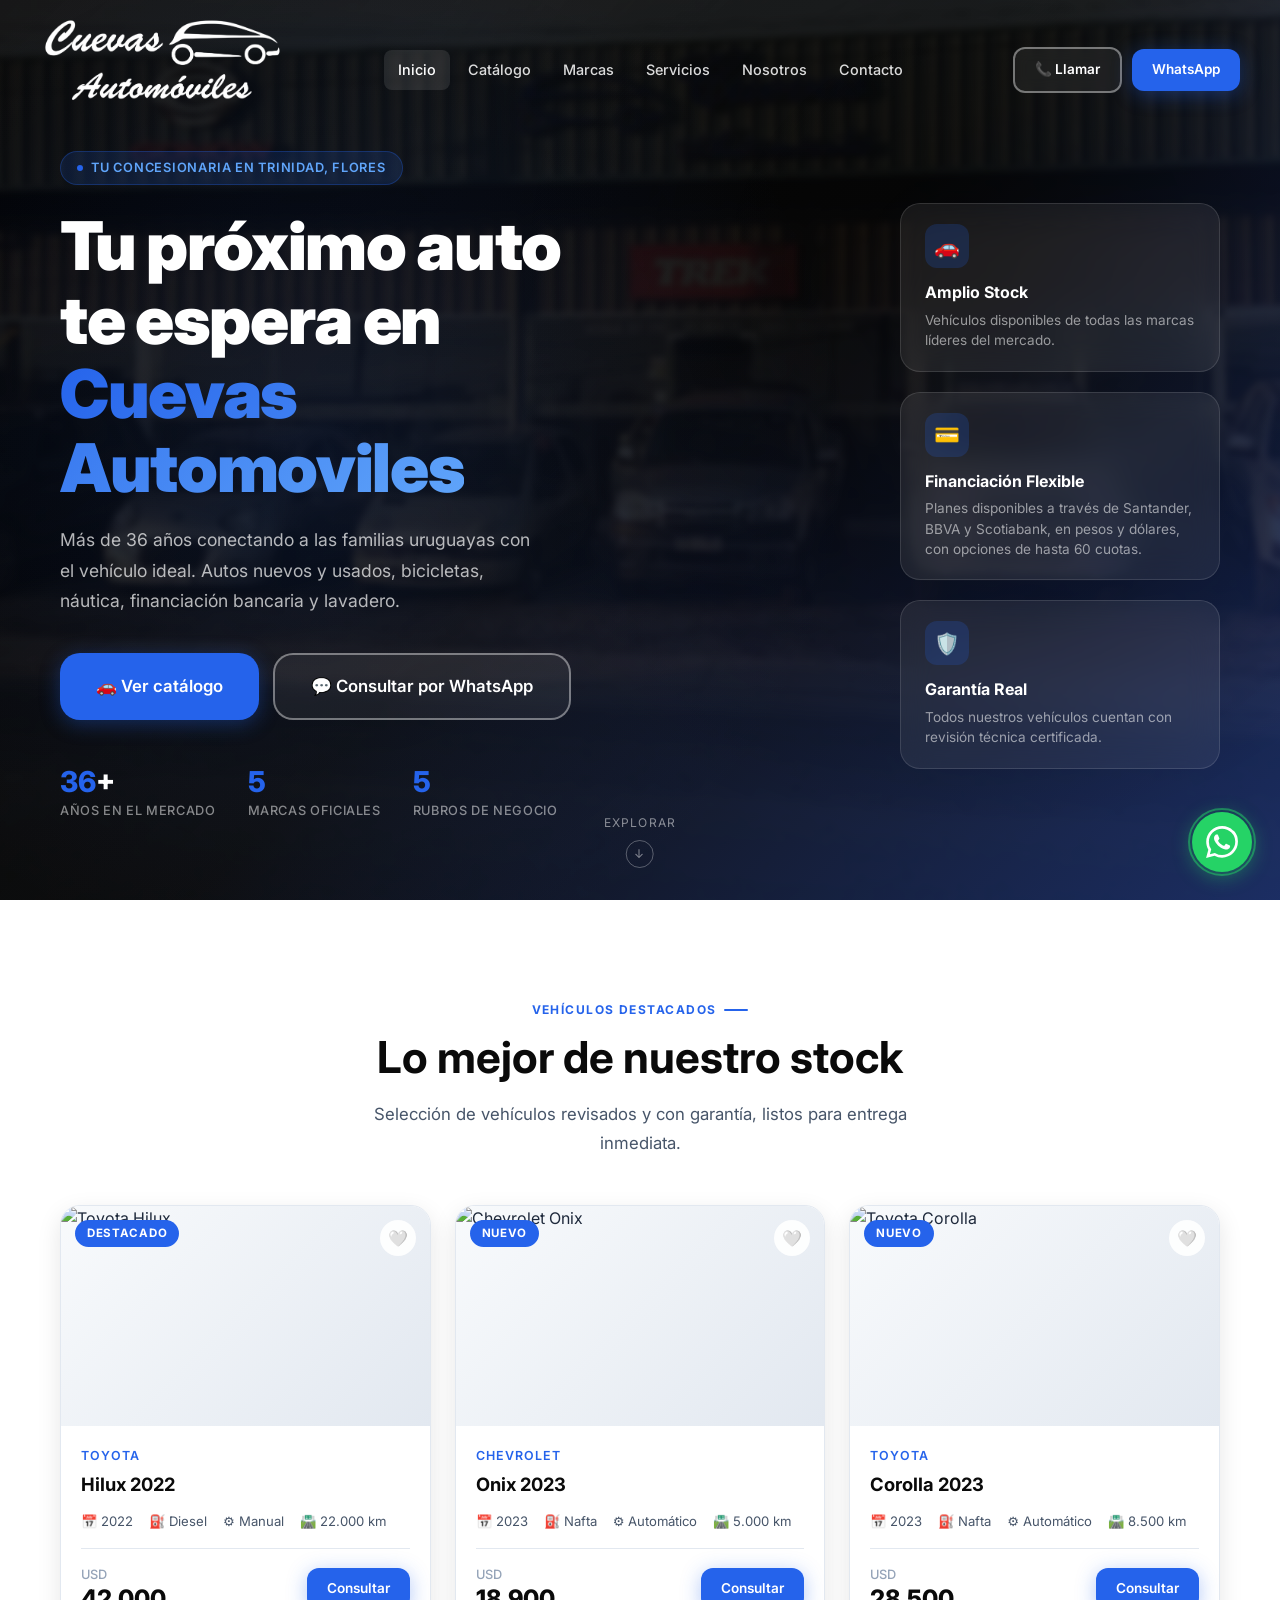
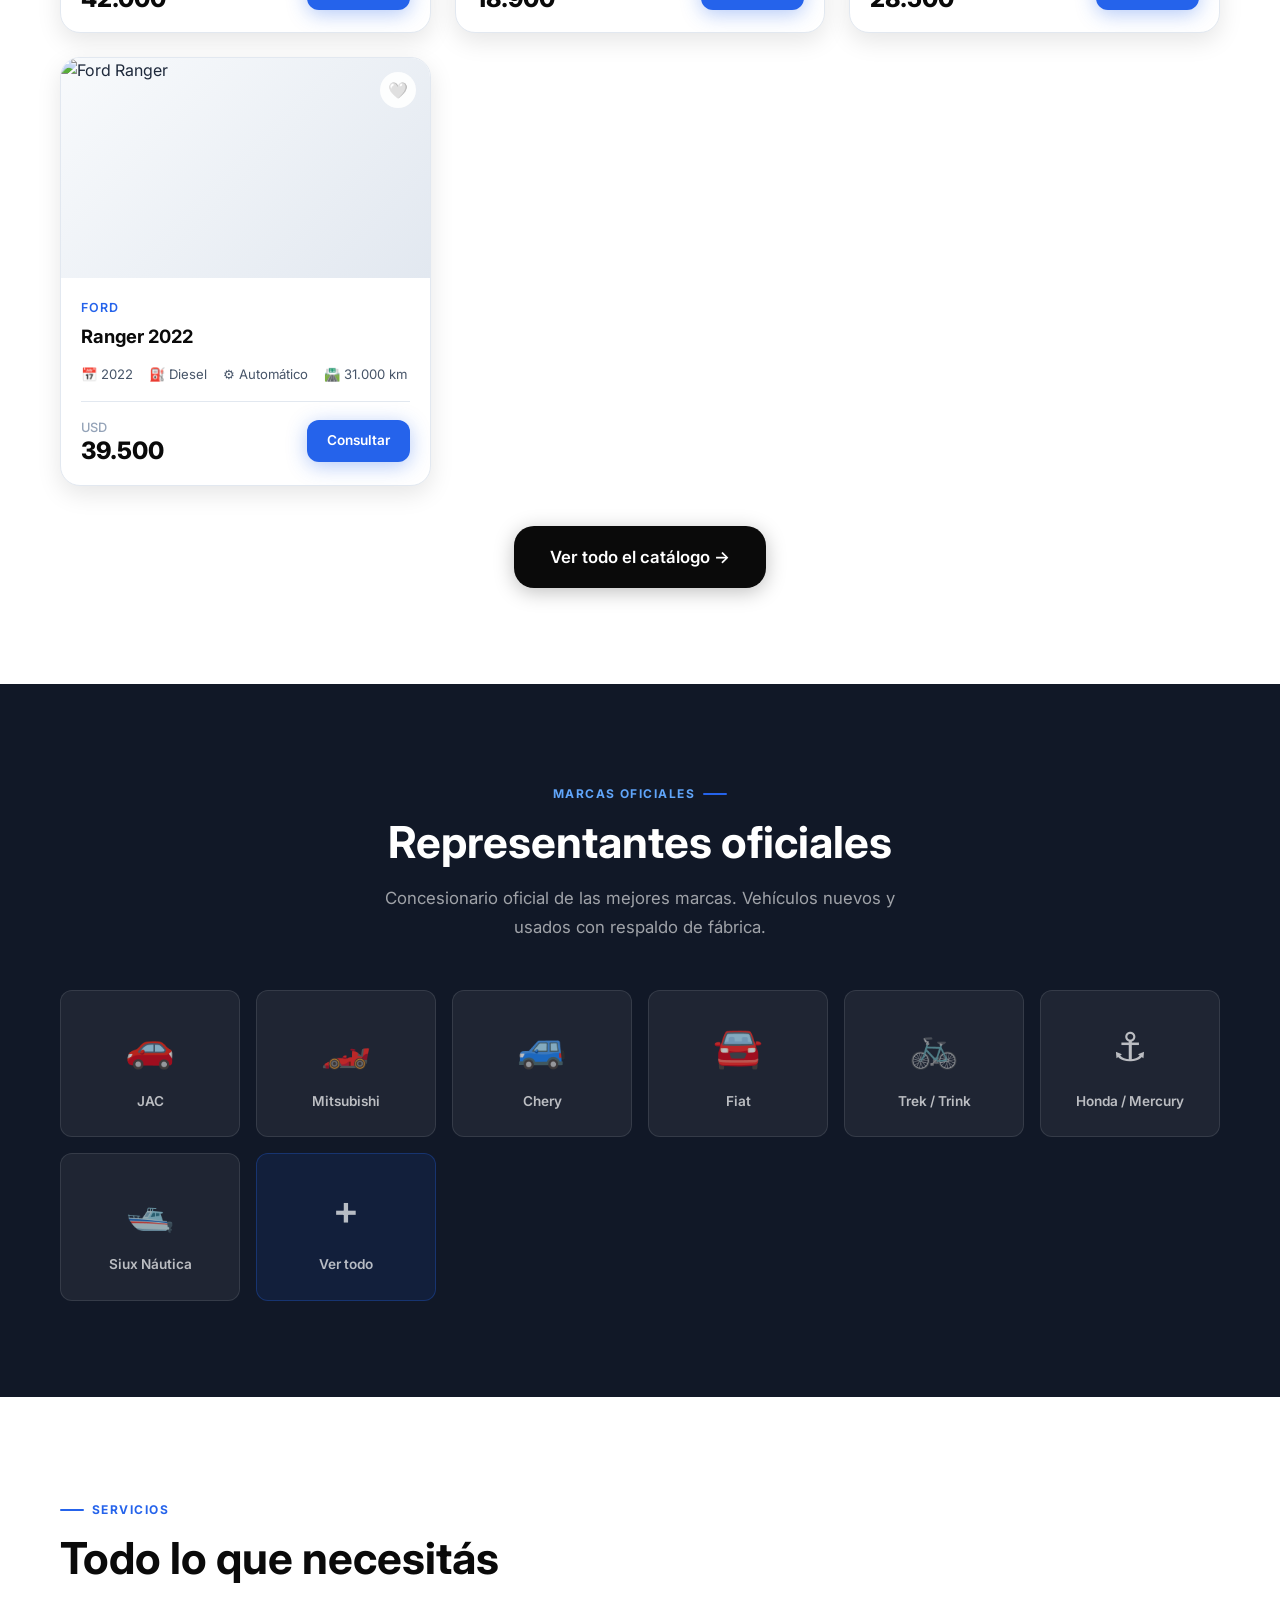
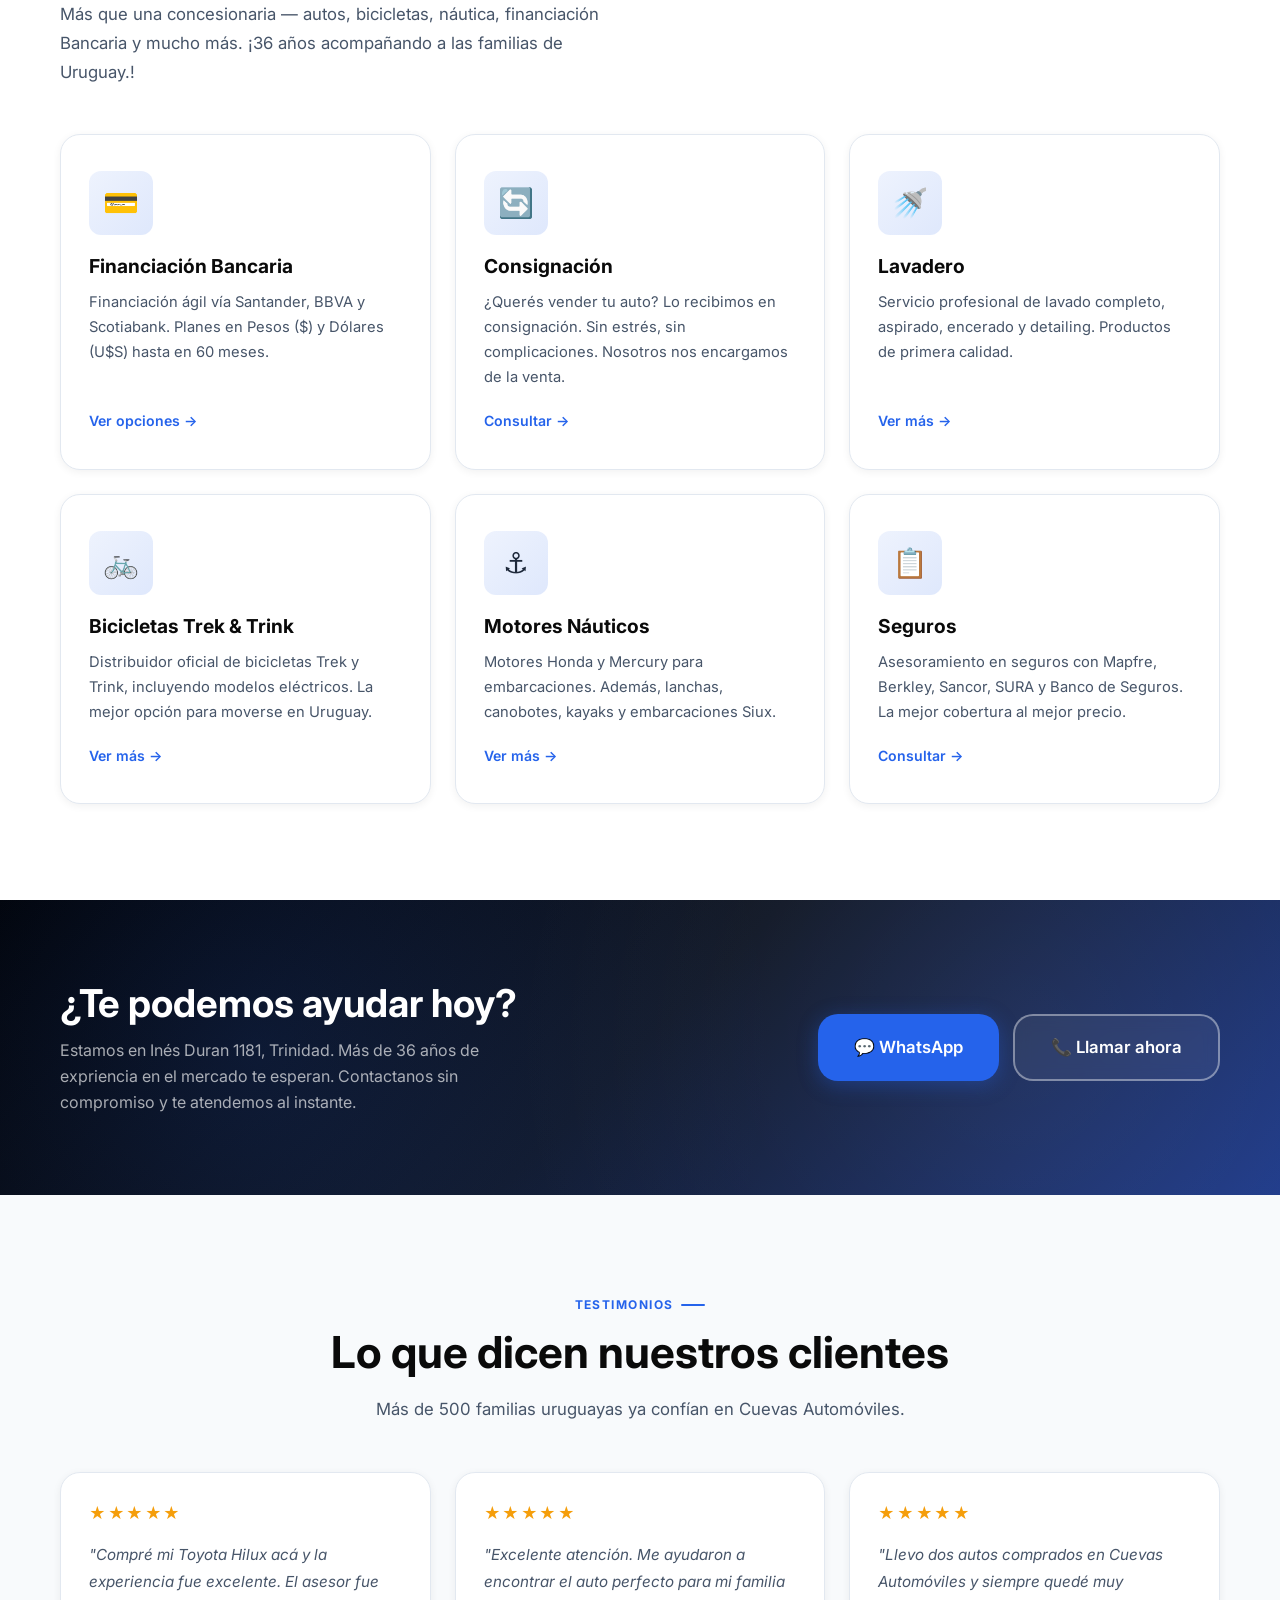
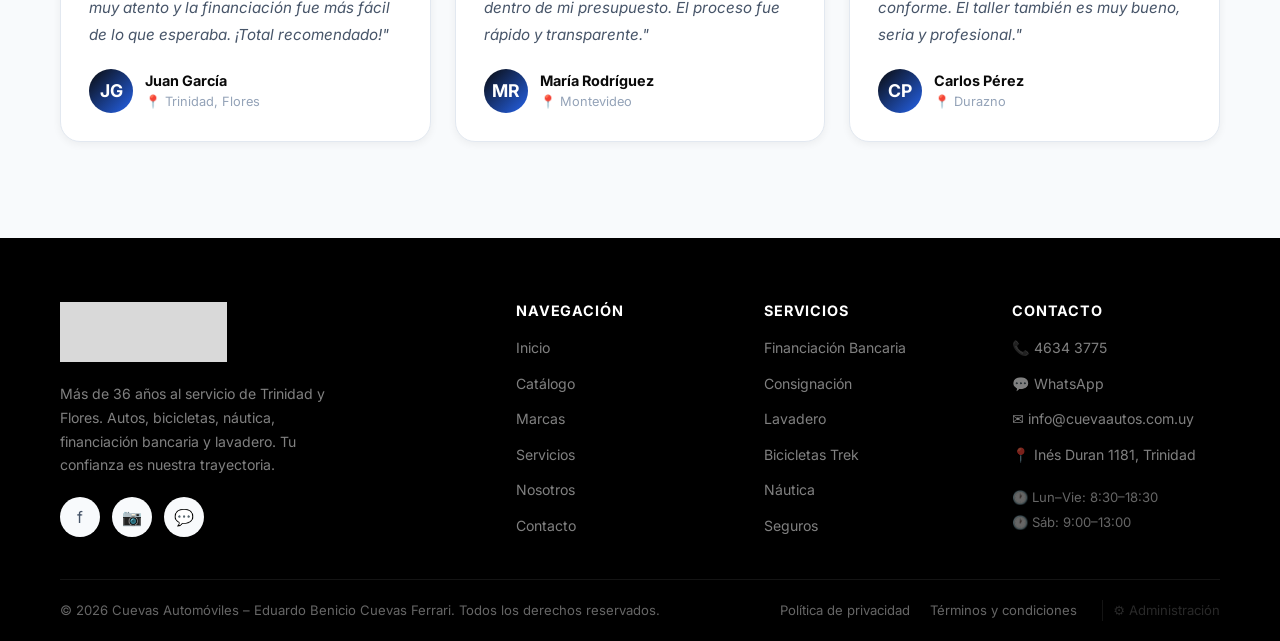
==== commit e5ec752c: "Pequeños cambios de texto" ====
--- a/index.html
+++ b/index.html
@@ -67,7 +67,7 @@
       </div>
       <h1 class="hero-title">
         Tu próximo auto<br>
-        te espera en <span class="highlight">Cuevas</span>
+        te espera en <span class="highlight">Cuevas Automoviles</span>
       </h1>
       <p class="hero-desc">
         Más de 36 años conectando a las familias uruguayas con el vehículo ideal.
@@ -87,7 +87,7 @@
           <div class="stat-label">Años en el mercado</div>
         </div>
         <div class="stat">
-          <div class="stat-number"><span data-target="4">0</span></div>
+          <div class="stat-number"><span data-target="5">0</span></div>
           <div class="stat-label">Marcas oficiales</div>
         </div>
         <div class="stat">
@@ -101,12 +101,12 @@
       <div class="hero-card" style="width: 320px;">
         <div class="hero-card-icon">🚗</div>
         <div class="hero-card-title">Amplio Stock</div>
-        <div class="hero-card-desc">Más de 80 vehículos disponibles de todas las marcas líderes del mercado.</div>
+        <div class="hero-card-desc">Vehículos disponibles de todas las marcas líderes del mercado.</div>
       </div>
       <div class="hero-card" style="width: 320px;">
         <div class="hero-card-icon">💳</div>
         <div class="hero-card-title">Financiación Flexible</div>
-        <div class="hero-card-desc">Planes vía Santander, BBVA y Scotiabank en $ y U$S.</div>
+        <div class="hero-card-desc">Planes disponibles a través de Santander, BBVA y Scotiabank, en pesos y dólares, con opciones de hasta 60 cuotas.</div>
       </div>
       <div class="hero-card" style="width: 320px;">
         <div class="hero-card-icon">🛡️</div>
@@ -194,7 +194,7 @@
     <div class="animate-on-scroll">
       <div class="section-label">Servicios</div>
       <h2 class="section-title">Todo lo que necesitás</h2>
-      <p class="section-sub">Más que una concesionaria — autos, bicicletas, náutica, financiación y mucho más. ¡36 años al servicio de Uruguay!</p>
+      <p class="section-sub">Más que una concesionaria — autos, bicicletas, náutica, financiación  Bancaria y mucho más. ¡36 años acompañando a las familias de Uruguay.!</p>
     </div>
     <div class="services-grid">
       <div class="service-card animate-on-scroll">
@@ -243,7 +243,7 @@
     <div class="cta-inner">
       <div class="cta-text animate-on-scroll">
         <h2>¿Te podemos ayudar hoy?</h2>
-        <p>Estamos en Inés Duran 1181, Trinidad. Más de 36 años te esperan. Contactanos sin compromiso y te atendemos al instante.</p>
+        <p>Estamos en Inés Duran 1181, Trinidad. Más de 36 años de expriencia en el mercado te esperan. Contactanos sin compromiso y te atendemos al instante.</p>
       </div>
       <div class="cta-actions animate-on-scroll delay-1">
         <a href="https://wa.me/59899364330?text=Hola!%20Me%20interesa%20conocer%20más%20sobre%20sus%20vehículos" target="_blank" class="btn btn-primary btn-lg">
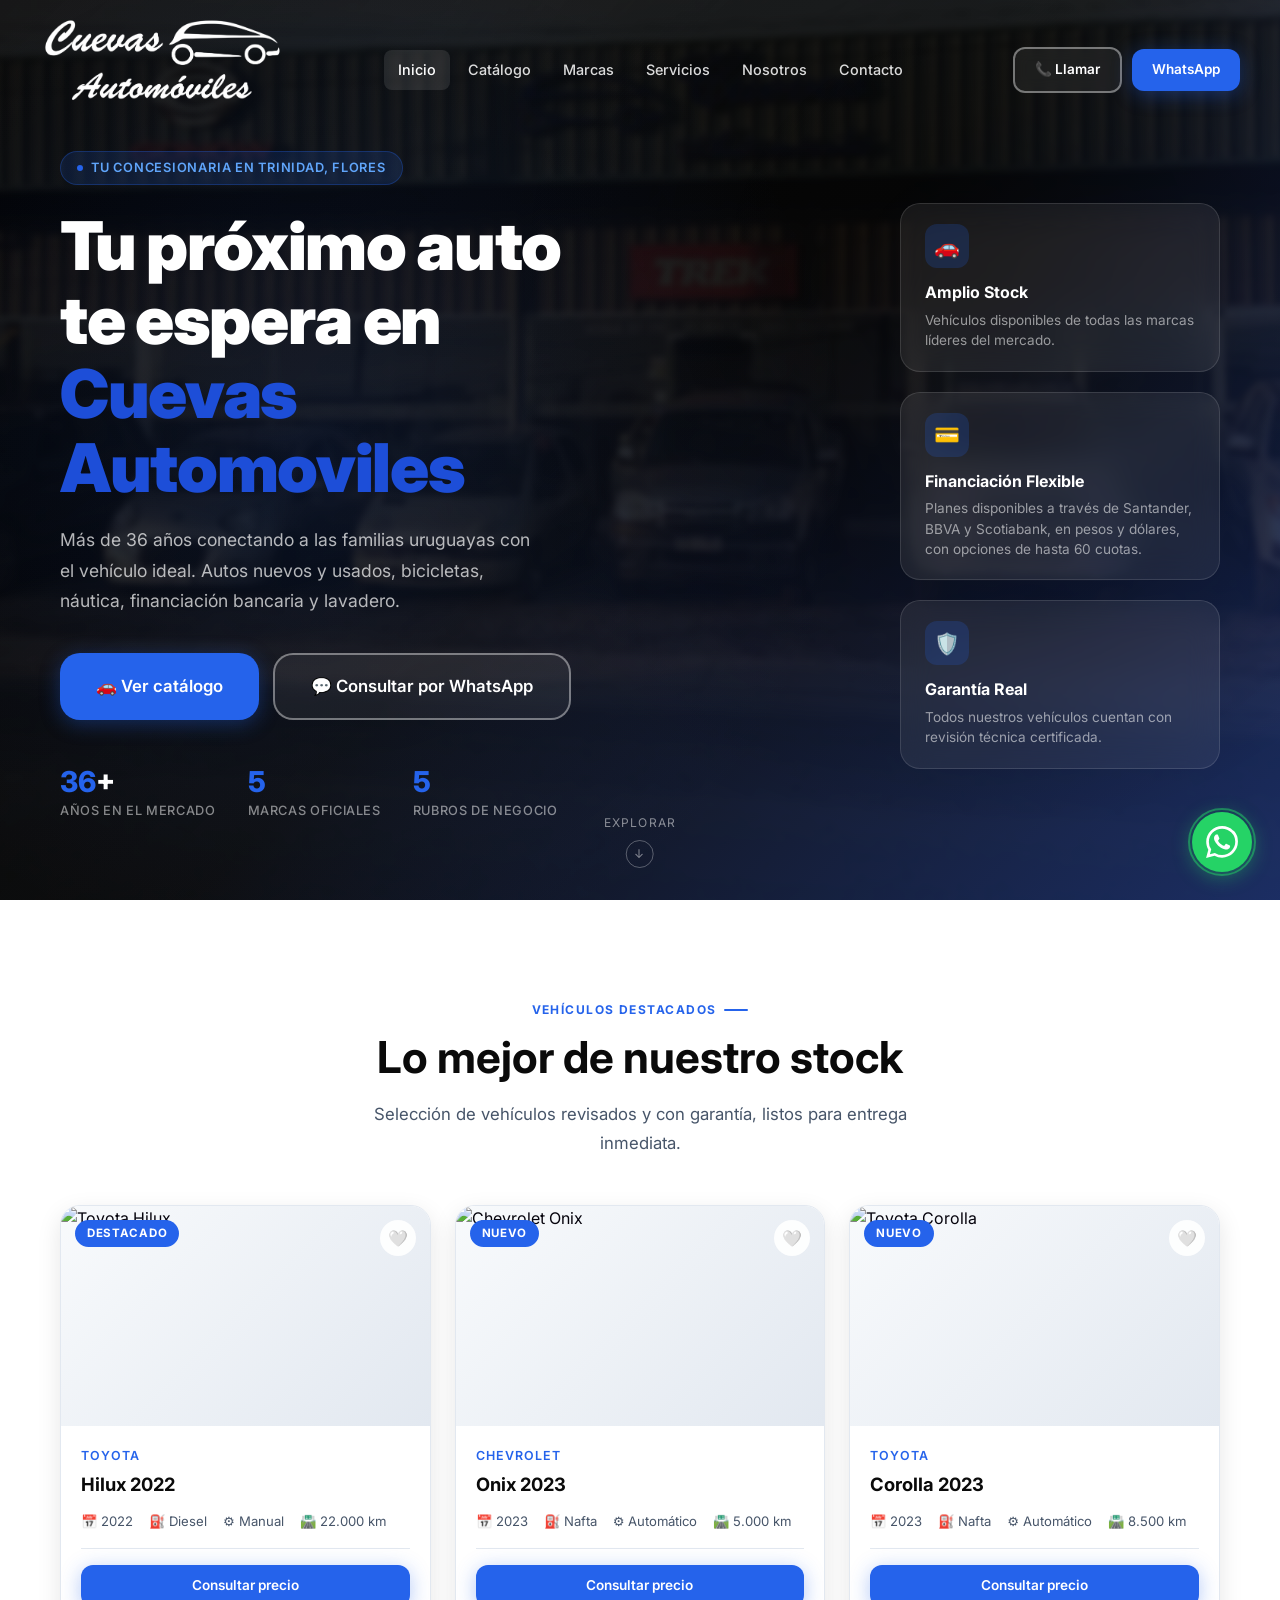
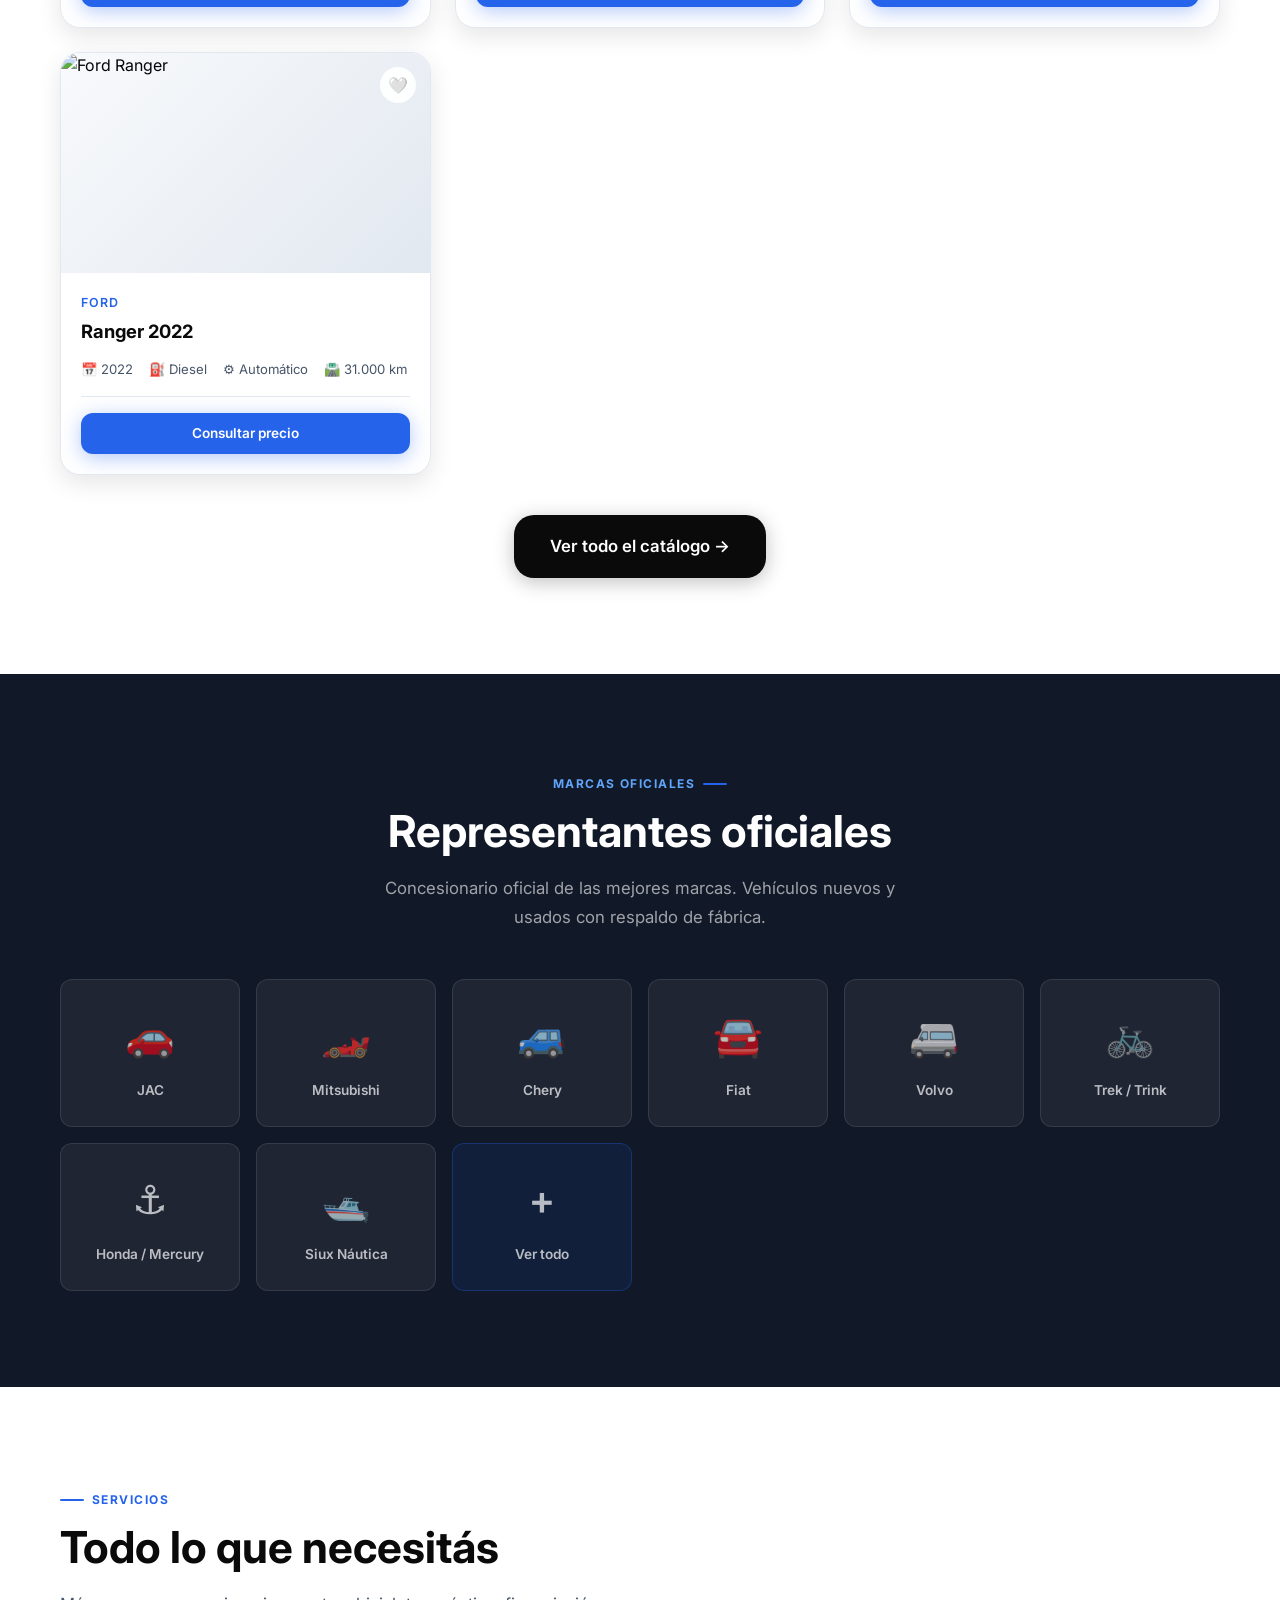
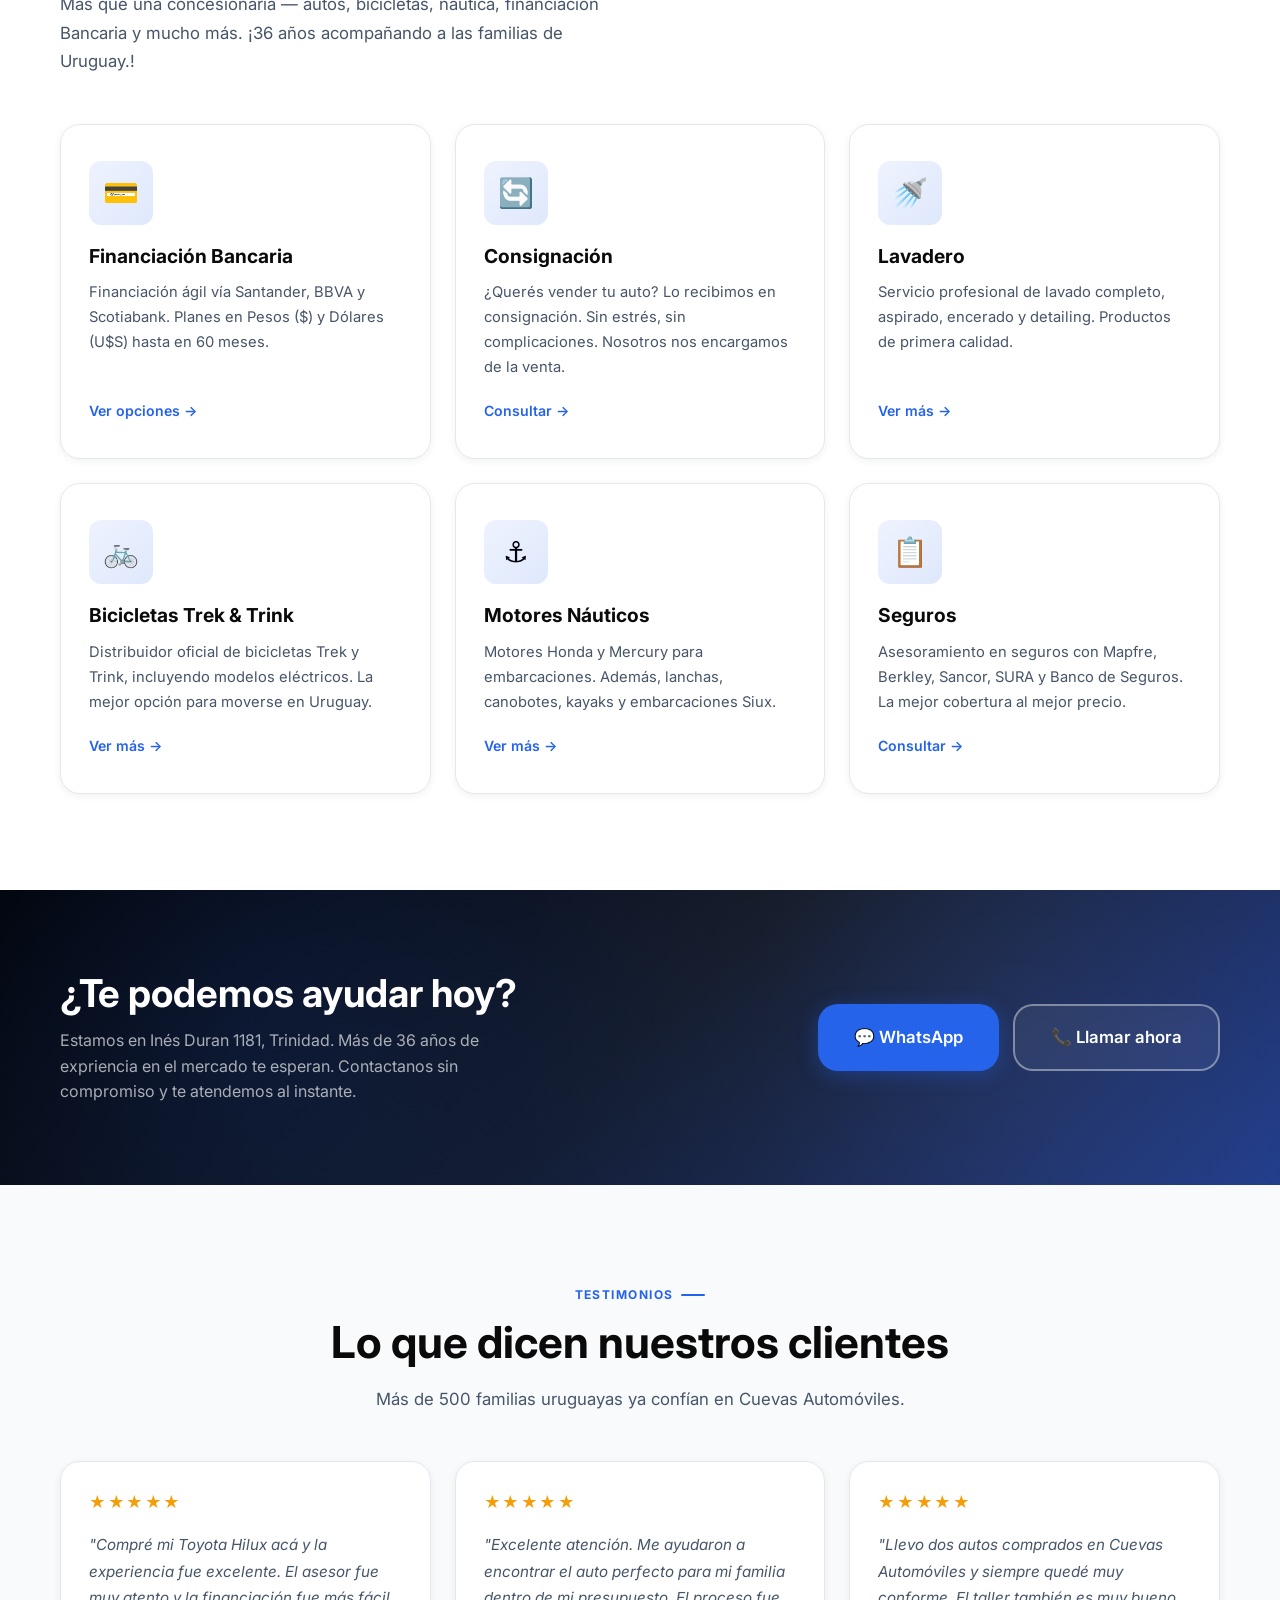
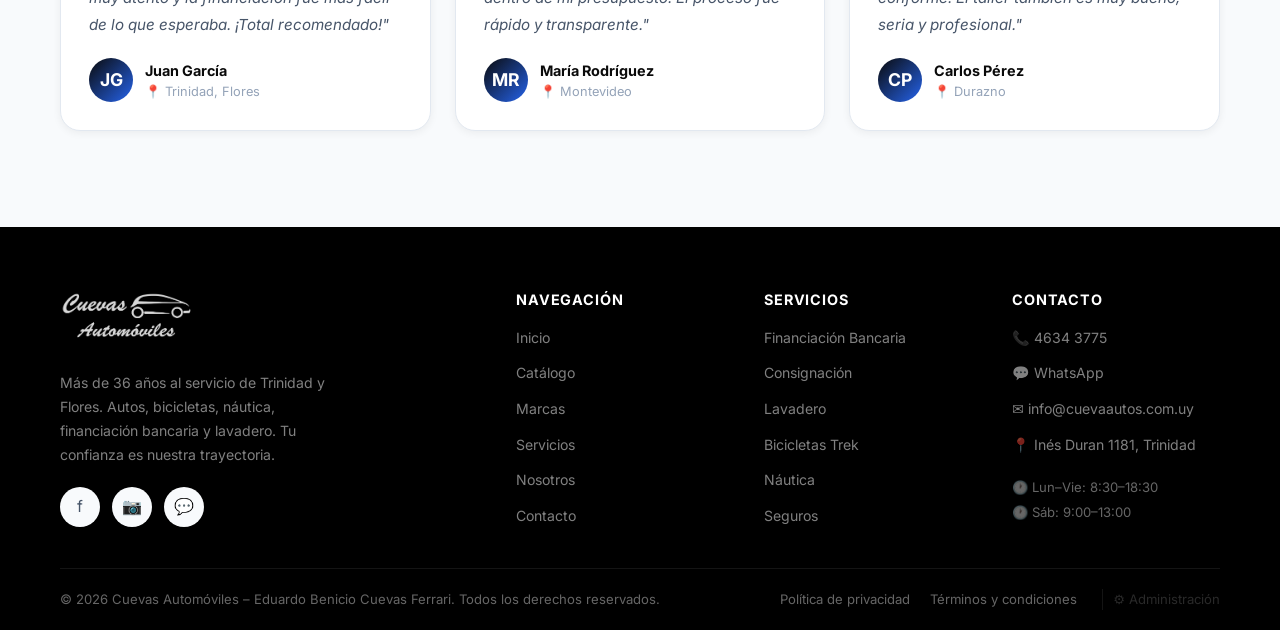
==== commit 3c523f5c: "Cambios varios" ====
--- a/index.html
+++ b/index.html
@@ -17,7 +17,7 @@
 <nav id="navbar" class="transparent">
   <div class="nav-inner">
     <a href="index.html" class="nav-logo">
-      <img src="logo cuevas.png" alt="Cuevas Logo">
+      <img src="src/logo cuevas.png" alt="Cuevas Logo">
       <div class="nav-logo-text">
         <span class="brand">CUEVAS</span>
         <span class="tagline">Automóviles · Trinidad</span>
@@ -116,10 +116,10 @@
     </div>
   </div>
 
-  <div class="hero-scroll">
+  <a href="#destacados" class="hero-scroll" aria-label="Explorar vehículos destacados">
     <span>Explorar</span>
     <div class="scroll-arrow">↓</div>
-  </div>
+  </a>
 </section>
 
 <!-- ── FEATURED VEHICLES ──────────────────────────────────── -->
@@ -152,35 +152,39 @@
       <p class="section-sub" style="color:rgba(255,255,255,.6)">Concesionario oficial de las mejores marcas. Vehículos nuevos y usados con respaldo de fábrica.</p>
     </div>
     <div class="brands-grid" style="margin-top:48px">
-      <a href="catalogo.html?brand=JAC" class="brand-card animate-on-scroll">
+      <a href="catalogo.html?marca=JAC" class="brand-card animate-on-scroll">
         <span style="font-size:2.5rem">🚗</span>
         <span>JAC</span>
       </a>
-      <a href="catalogo.html?brand=Mitsubishi" class="brand-card animate-on-scroll delay-1">
+      <a href="catalogo.html?marca=Mitsubishi" class="brand-card animate-on-scroll delay-1">
         <span style="font-size:2.5rem">🏎️</span>
         <span>Mitsubishi</span>
       </a>
-      <a href="catalogo.html?brand=Chery" class="brand-card animate-on-scroll delay-2">
+      <a href="catalogo.html?marca=Chery" class="brand-card animate-on-scroll delay-2">
         <span style="font-size:2.5rem">🚙</span>
         <span>Chery</span>
       </a>
-      <a href="catalogo.html?brand=Fiat" class="brand-card animate-on-scroll delay-3">
+      <a href="catalogo.html?marca=Fiat" class="brand-card animate-on-scroll delay-3">
         <span style="font-size:2.5rem">🚘</span>
         <span>Fiat</span>
       </a>
-      <a href="marcas.html" class="brand-card animate-on-scroll delay-1">
+      <a href="catalogo.html?marca=Volvo" class="brand-card animate-on-scroll delay-1">
+        <span style="font-size:2.5rem">🚐</span>
+        <span>Volvo</span>
+      </a>
+      <a href="marcas.html" class="brand-card animate-on-scroll delay-2">
         <span style="font-size:2.5rem">🚲</span>
         <span>Trek / Trink</span>
       </a>
-      <a href="marcas.html" class="brand-card animate-on-scroll delay-2">
+      <a href="marcas.html" class="brand-card animate-on-scroll delay-3">
         <span style="font-size:2.5rem">⚓</span>
         <span>Honda / Mercury</span>
       </a>
-      <a href="marcas.html" class="brand-card animate-on-scroll delay-3">
+      <a href="marcas.html" class="brand-card animate-on-scroll">
         <span style="font-size:2.5rem">🛥️</span>
         <span>Siux Náutica</span>
       </a>
-      <a href="marcas.html" class="brand-card animate-on-scroll" style="background:rgba(37,99,235,.1);border-color:rgba(37,99,235,.3)">
+      <a href="marcas.html" class="brand-card animate-on-scroll delay-1" style="background:rgba(37,99,235,.1);border-color:rgba(37,99,235,.3)">
         <span style="font-size:2.5rem">+</span>
         <span>Ver todo</span>
       </a>
@@ -309,7 +313,7 @@
     <div class="container">
       <div class="footer-grid">
         <div class="footer-brand">
-          <img src="logo.PNG" alt="Cuevas Logo" class="footer-logo" style="height: 60px; filter: brightness(0) invert(1); margin-bottom: 20px;">
+          <img src="src/logo cuevas.png" alt="Cuevas Logo" class="footer-logo" style="height: 60px; filter: brightness(0) invert(1); margin-bottom: 20px;">
           <p class="desc">Más de 36 años al servicio de Trinidad y Flores. Autos, bicicletas, náutica, financiación bancaria y lavadero. Tu confianza es nuestra trayectoria.</p>
           <div class="social-links">
             <a href="#" class="social-link" title="Facebook">f</a>
@@ -406,11 +410,7 @@
           <div class="spec-item">🛣️ ${c.km.toLocaleString('es-UY')} km</div>
         </div>
         <div class="vehicle-card-footer">
-          <div class="vehicle-price">
-            <span class="currency">USD</span>
-            <span class="amount">${c.price.toLocaleString('es-UY')}</span>
-          </div>
-          <a href="https://wa.me/59899364330?text=Hola!%20Me%20interesa%20el%20${encodeURIComponent(c.brand+' '+c.model+' '+c.year)}" target="_blank" class="btn btn-primary btn-sm">Consultar</a>
+          <a href="https://wa.me/59899364330?text=Hola!%20Me%20interesa%20el%20${encodeURIComponent(c.brand+' '+c.model+' '+c.year)}" target="_blank" class="btn btn-primary btn-sm" style="width:100%;justify-content:center">Consultar precio</a>
         </div>
       </div>
     </div>
--- a/css/styles.css
+++ b/css/styles.css
@@ -13,15 +13,16 @@
   --black:      #0A0A0A;
   --black-dark: #000000;
   --black-mid:  #111827;
-  --blue:       #2563EB;
-  --blue-dark:  #1D4ED8;
-  --blue-light: #60A5FA;
+  --blue:        #2563EB;
+  --blue-dark:   #1D4ED8;
+  --blue-light:  #60A5FA;
+  /* Color de marca: azul vívido legible sobre fondos oscuros */
   --white:      #FFFFFF;
   --light:      #F8FAFC;
   --light-mid:  #E2E8F0;
   --grey:       #94A3B8;
   --grey-dark:  #475569;
-  --text:       #1E293B;
+  --text:       #05030c;
 
   --shadow-sm:  0 2px 8px rgba(0,0,0,.06);
   --shadow-md:  0 8px 24px rgba(0,0,0,.1);
@@ -60,6 +61,11 @@
   -webkit-background-clip: text;
   -webkit-text-fill-color: transparent;
   background-clip: text;
+}
+
+/* Clase global para resaltar el nombre de marca en headings */
+.highlight {
+  color: var(--blue-dark);
 }
 
 /* ── LAYOUT ───────────────────────────────────────────────── */
@@ -245,7 +251,7 @@
 .mobile-nav {
   display: none;
   position: fixed;
-  top: 72px; left: 0; right: 0;
+  top: 140px; left: 0; right: 0;
   background: rgba(10,10,10,.98);
   backdrop-filter: blur(20px);
   z-index: 999;
@@ -253,18 +259,23 @@
   flex-direction: column;
   gap: 4px;
   border-top: 1px solid rgba(255,255,255,.1);
+  max-height: calc(100vh - 140px);
+  overflow-y: auto;
 }
 .mobile-nav.open { display: flex; }
 .mobile-nav a {
-  padding: 12px 16px;
+  padding: 14px 16px;
   border-radius: var(--radius-sm);
   font-size: 1rem;
   font-weight: 500;
   color: rgba(255,255,255,.85);
   transition: var(--transition);
+  min-height: 48px;
+  display: flex;
+  align-items: center;
 }
 .mobile-nav a:hover { background: rgba(255,255,255,.1); color: var(--white); }
-.mobile-nav .btn { margin-top: 12px; justify-content: center; }
+.mobile-nav .btn { margin-top: 12px; justify-content: center; min-height: 48px; }
 
 /* ── HERO ─────────────────────────────────────────────────── */
 .hero {
@@ -289,7 +300,7 @@
 .hero-bg-image {
   position: absolute;
   inset: -20px;
-  background: url('../foto frente local.PNG') center/cover no-repeat;
+  background: url('../src/foto frente local.PNG') center/cover no-repeat;
   z-index: 0;
   filter: blur(3px) brightness(0.4);
   transform: scale(1.06);
@@ -345,12 +356,7 @@
   margin-bottom: 20px;
   letter-spacing: -.02em;
 }
-.hero-title .highlight {
-  background: linear-gradient(135deg, var(--blue) 0%, var(--blue-light) 100%);
-  -webkit-background-clip: text;
-  -webkit-text-fill-color: transparent;
-  background-clip: text;
-}
+/* .hero-title .highlight — usa la clase global .highlight definida arriba */
 
 .hero-desc {
   font-size: 1.1rem;
@@ -414,6 +420,8 @@
   text-transform: uppercase;
 }
 .scroll-arrow { width: 28px; height: 28px; border: 1.5px solid rgba(255,255,255,.3); border-radius: 50%; display: flex; align-items: center; justify-content: center; animation: bounce 2s infinite; }
+a.hero-scroll:hover { color: rgba(255,255,255,.85); }
+a.hero-scroll:hover .scroll-arrow { border-color: rgba(255,255,255,.7); }
 @keyframes bounce { 0%,100%{ transform:translateY(0); } 50%{ transform:translateY(6px); } }
 
 /* ── FEATURED VEHICLES ────────────────────────────────────── */
@@ -1067,6 +1075,45 @@
 .breadcrumb a:hover { color: rgba(255,255,255,.8); }
 .breadcrumb .sep { color: rgba(255,255,255,.3); font-size: .75rem; }
 .breadcrumb .current { font-size: .82rem; color: rgba(255,255,255,.75); }
+
+/* ── BRAND FILTER BADGE ───────────────────────────────────── */
+.brand-filter-badge {
+  display: none;
+  align-items: center;
+  gap: 10px;
+  padding: 10px 16px;
+  background: rgba(37,99,235,.07);
+  border: 1.5px solid rgba(37,99,235,.22);
+  border-radius: var(--radius);
+  font-size: .88rem;
+  color: var(--grey-dark);
+  margin-bottom: 16px;
+  flex-wrap: wrap;
+}
+.brand-filter-badge.active { display: flex; }
+.brand-filter-badge .bf-label { color: var(--grey-dark); }
+.brand-filter-badge .bf-name {
+  color: var(--blue);
+  font-weight: 700;
+  font-size: .95rem;
+}
+.brand-filter-badge .bf-clear {
+  margin-left: auto;
+  padding: 4px 14px;
+  border-radius: 100px;
+  font-size: .8rem;
+  font-weight: 600;
+  color: var(--blue);
+  border: 1.5px solid var(--blue);
+  background: transparent;
+  cursor: pointer;
+  transition: var(--transition);
+  white-space: nowrap;
+}
+.brand-filter-badge .bf-clear:hover {
+  background: var(--blue);
+  color: var(--white);
+}
 
 /* ── PAGINATION ───────────────────────────────────────────── */
 .pagination { display: flex; align-items: center; justify-content: center; gap: 8px; margin-top: 48px; }
@@ -1138,6 +1185,11 @@
   .nav-hamburger { display: flex; }
   .cta-inner { flex-direction: column; text-align: center; }
   .cta-actions { justify-content: center; }
+  /* Navbar compacto en mobile */
+  .nav-inner { height: 80px; }
+  .nav-logo img { height: 64px; }
+  .mobile-nav { top: 80px; max-height: calc(100vh - 80px); }
+  .nav-hamburger { padding: 10px; min-width: 44px; min-height: 44px; justify-content: center; }
 }
 
 @media (max-width: 480px) {
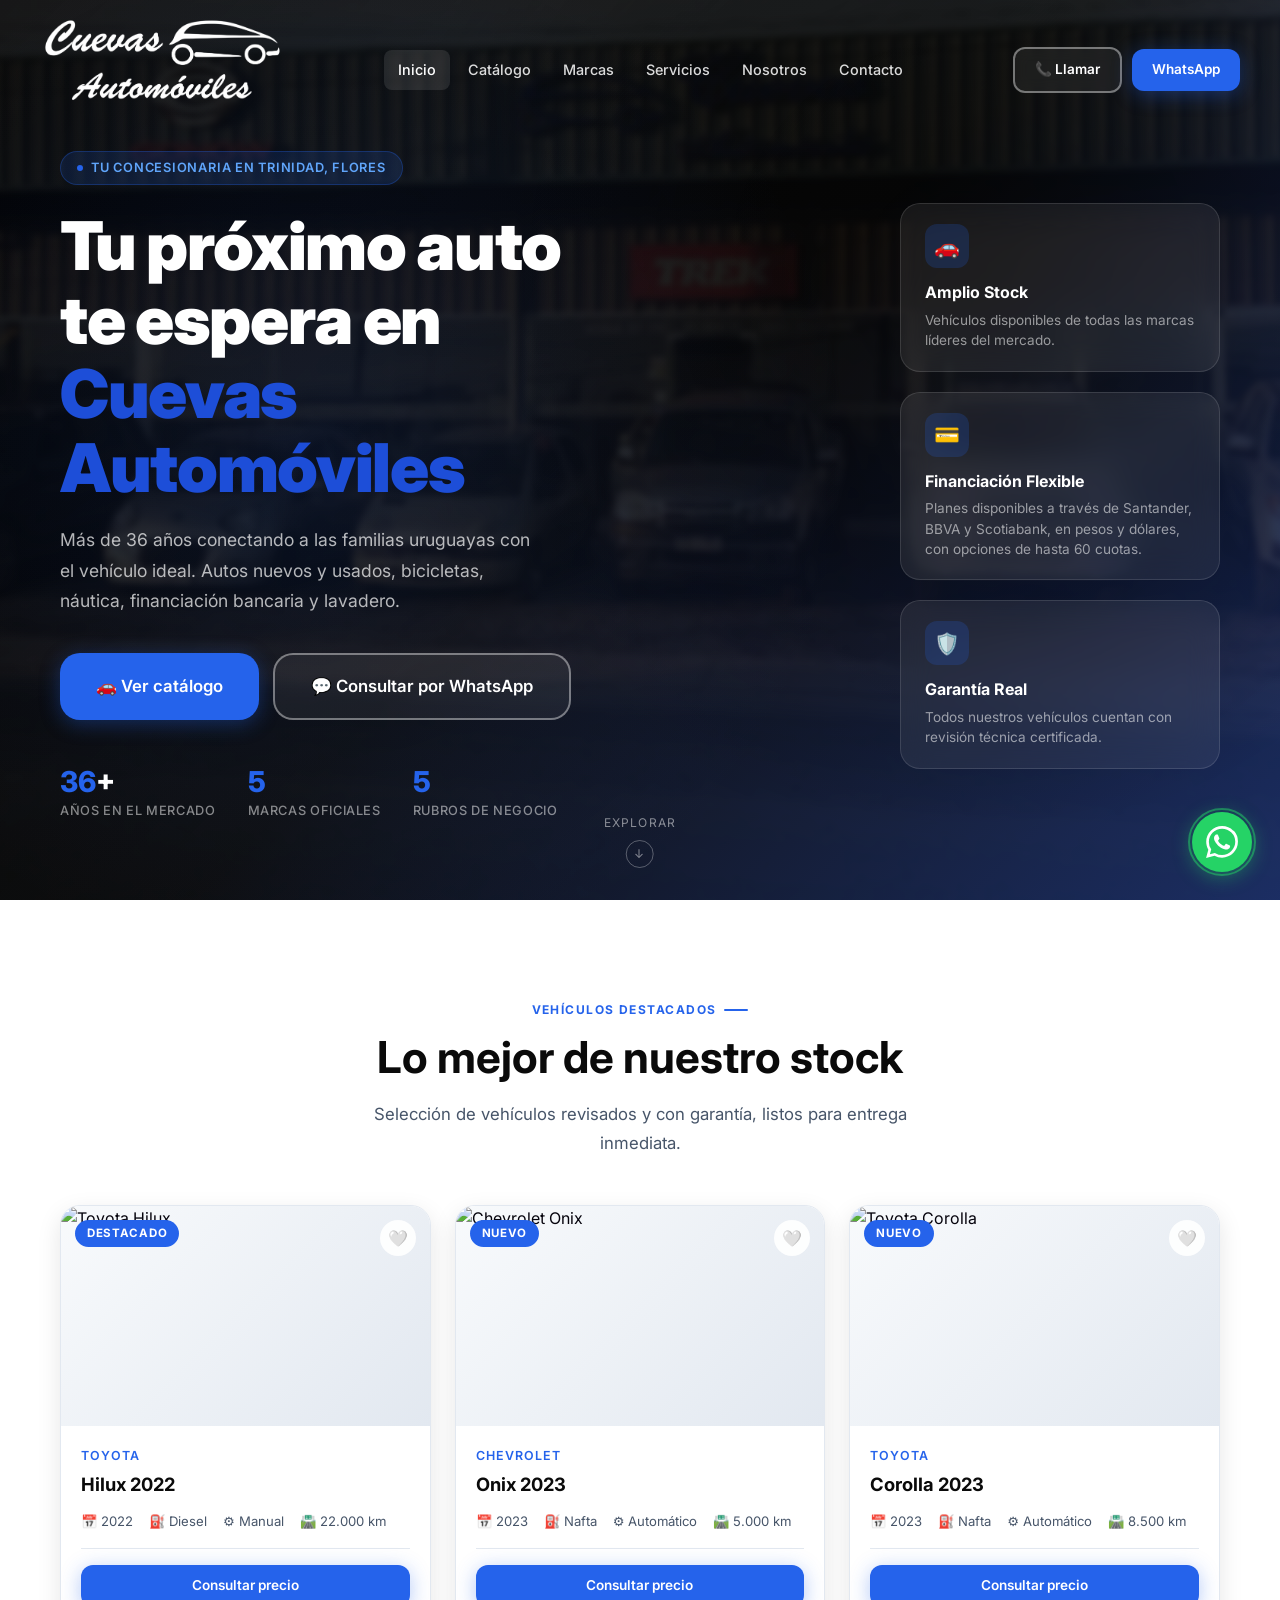
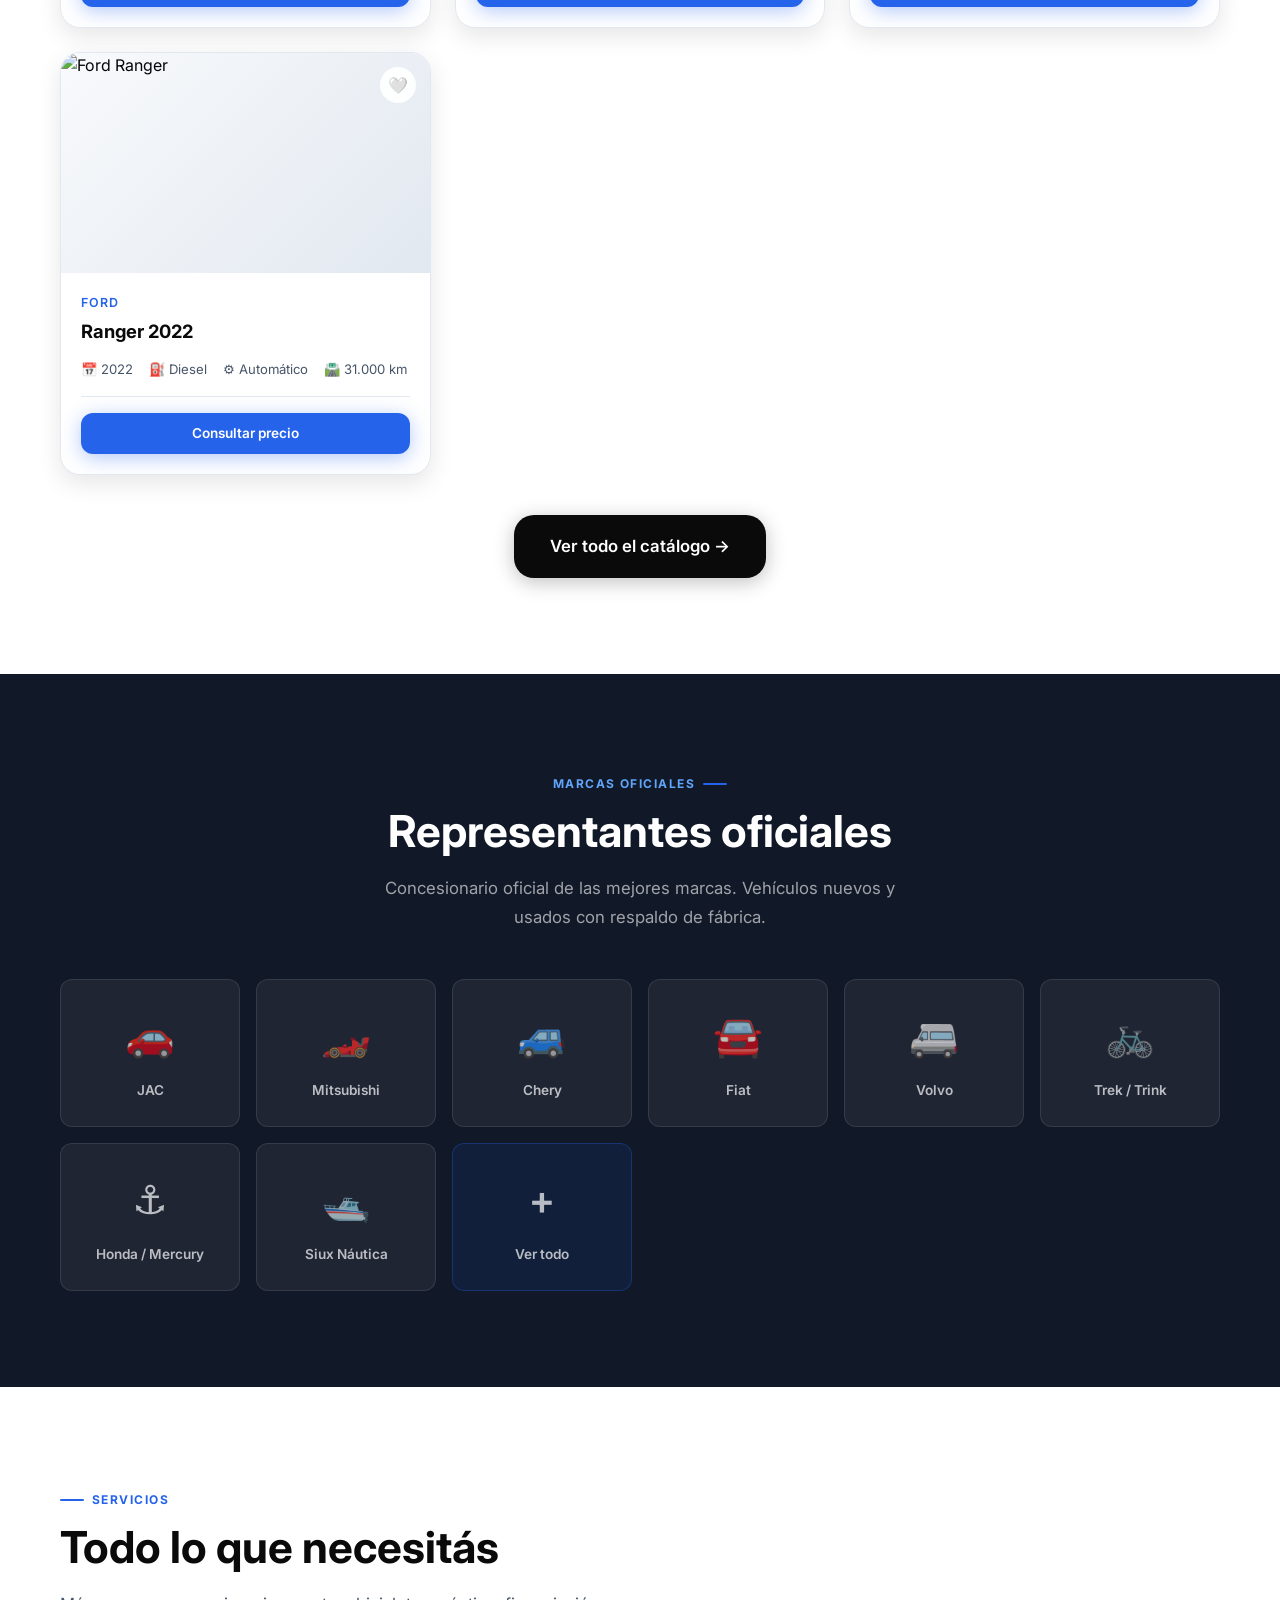
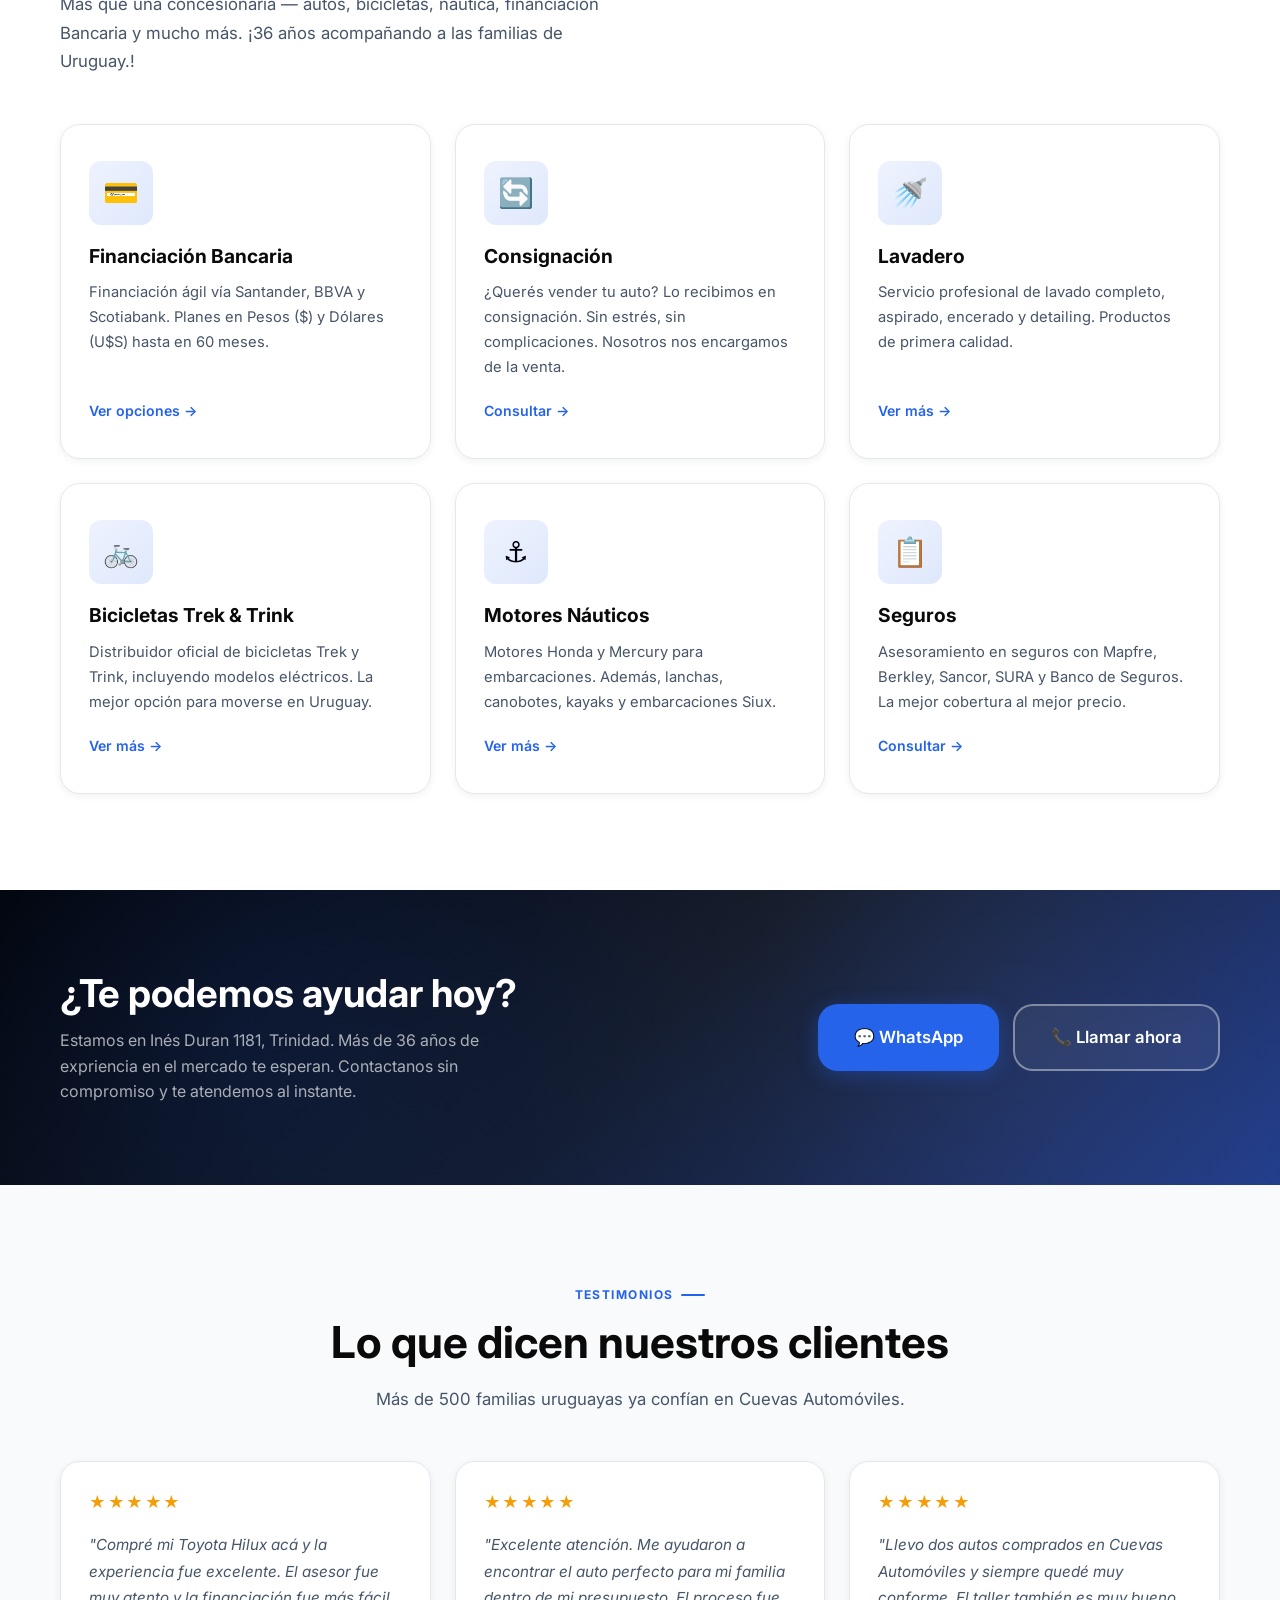
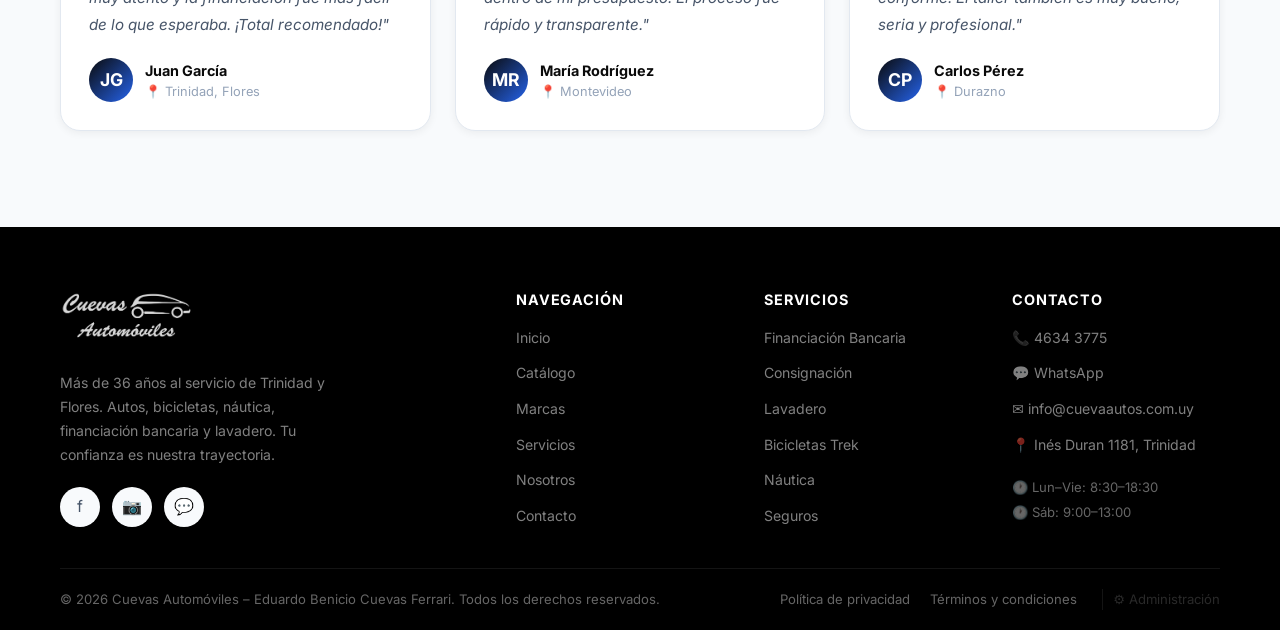
==== commit d02fe26a: "Agrego de tilde" ====
--- a/index.html
+++ b/index.html
@@ -67,7 +67,7 @@
       </div>
       <h1 class="hero-title">
         Tu próximo auto<br>
-        te espera en <span class="highlight">Cuevas Automoviles</span>
+        te espera en <span class="highlight">Cuevas Automóviles</span>
       </h1>
       <p class="hero-desc">
         Más de 36 años conectando a las familias uruguayas con el vehículo ideal.
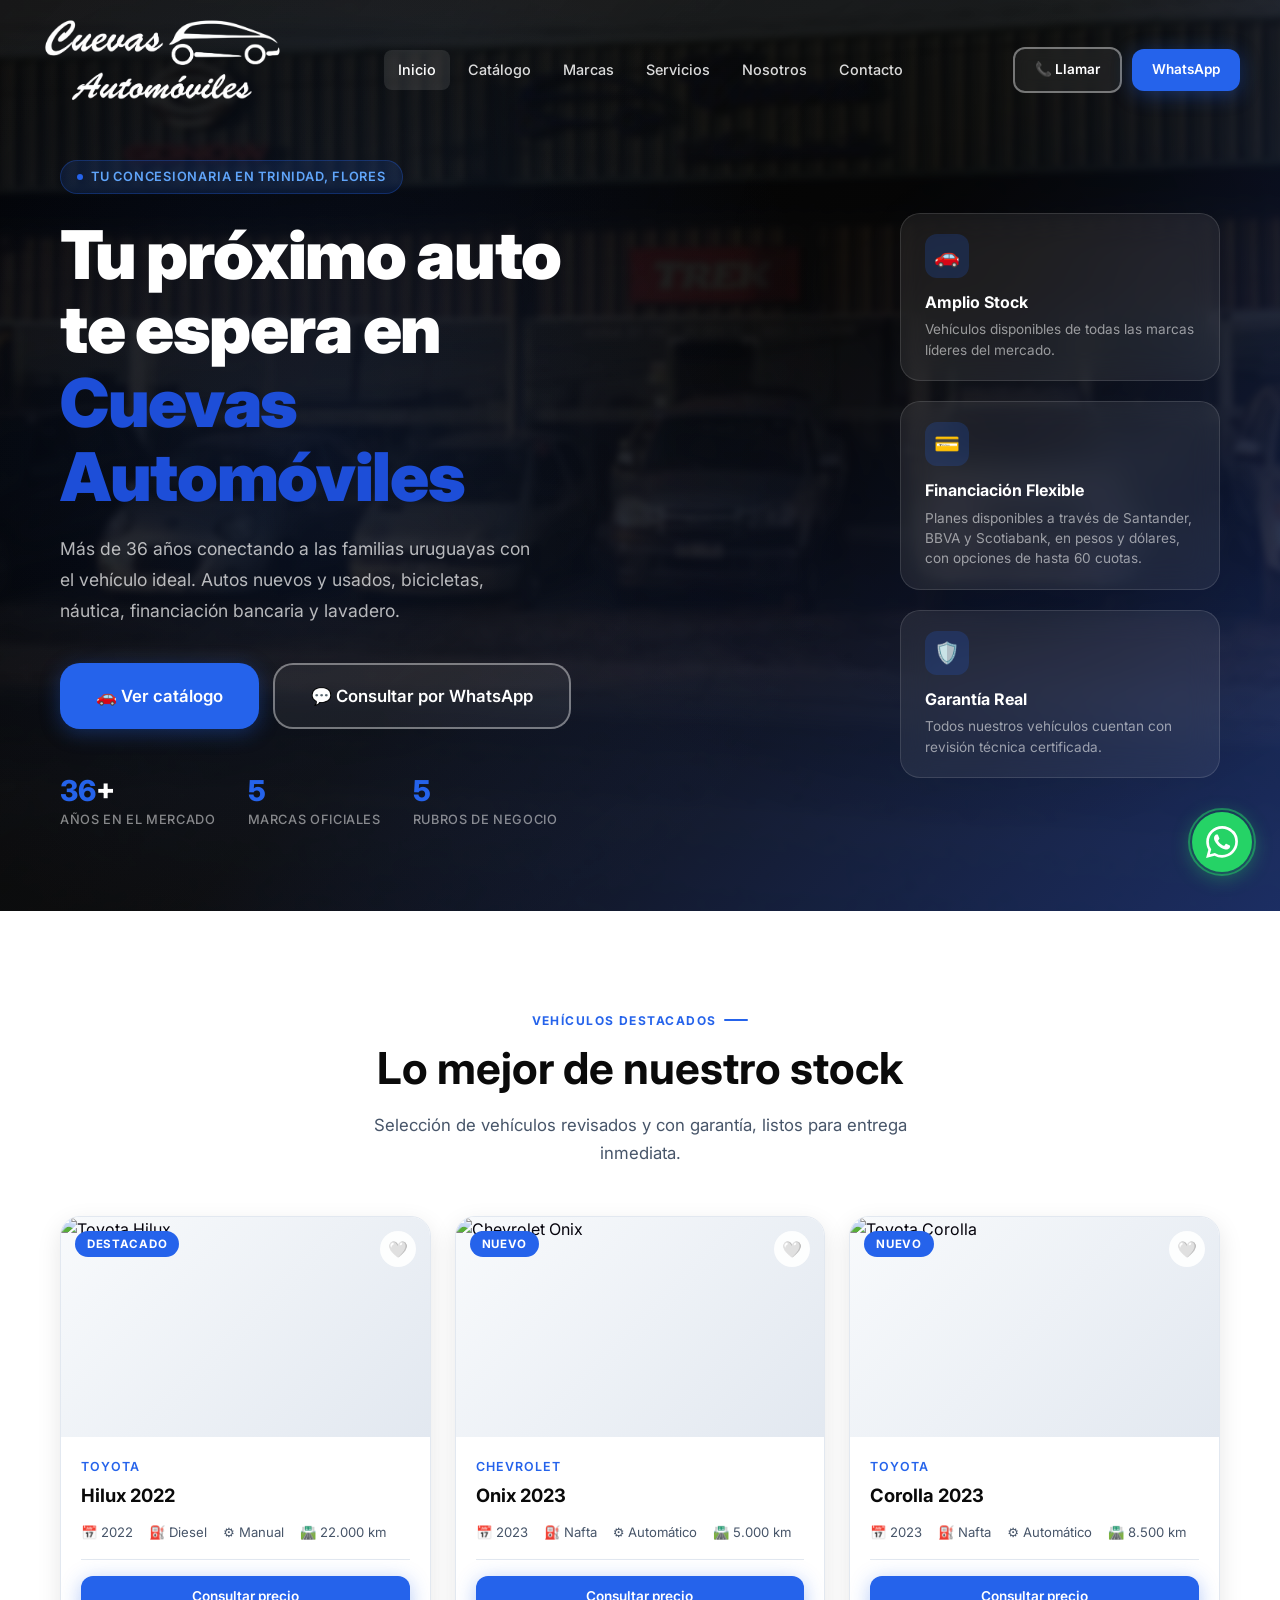
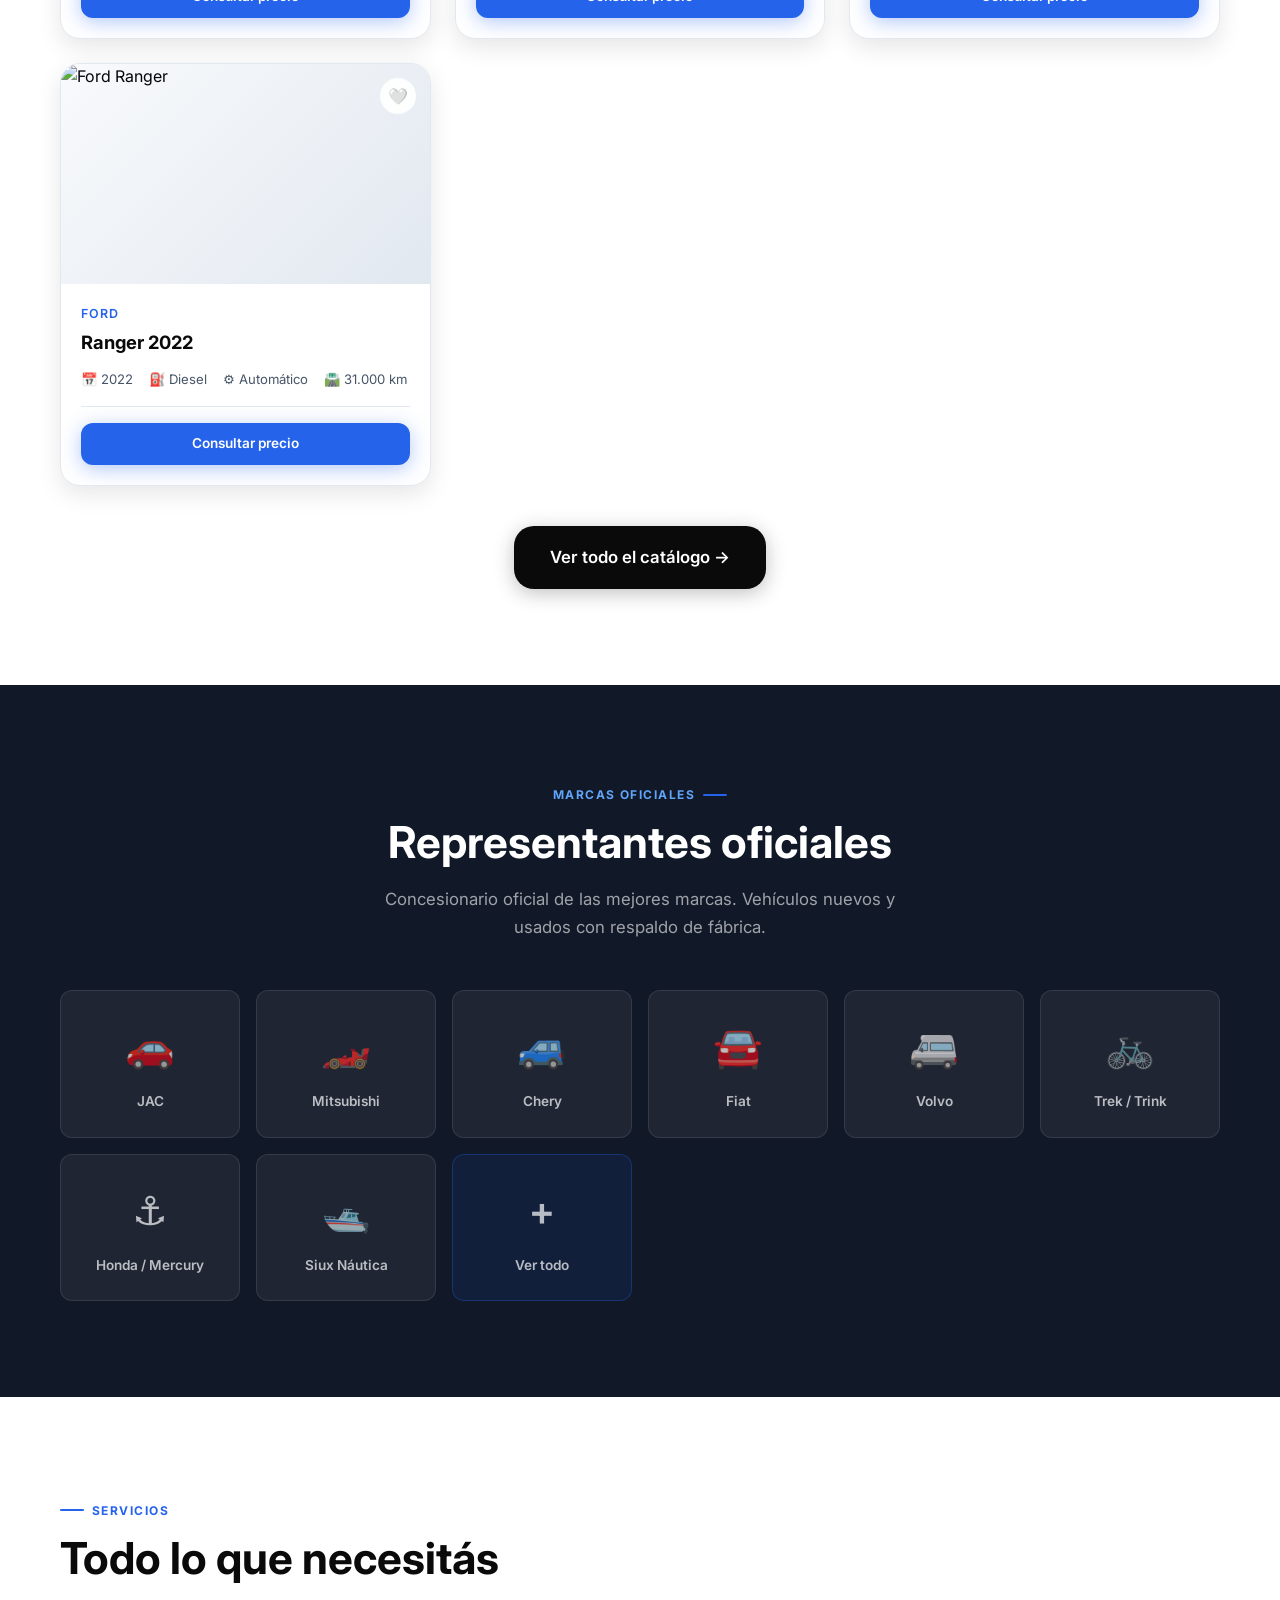
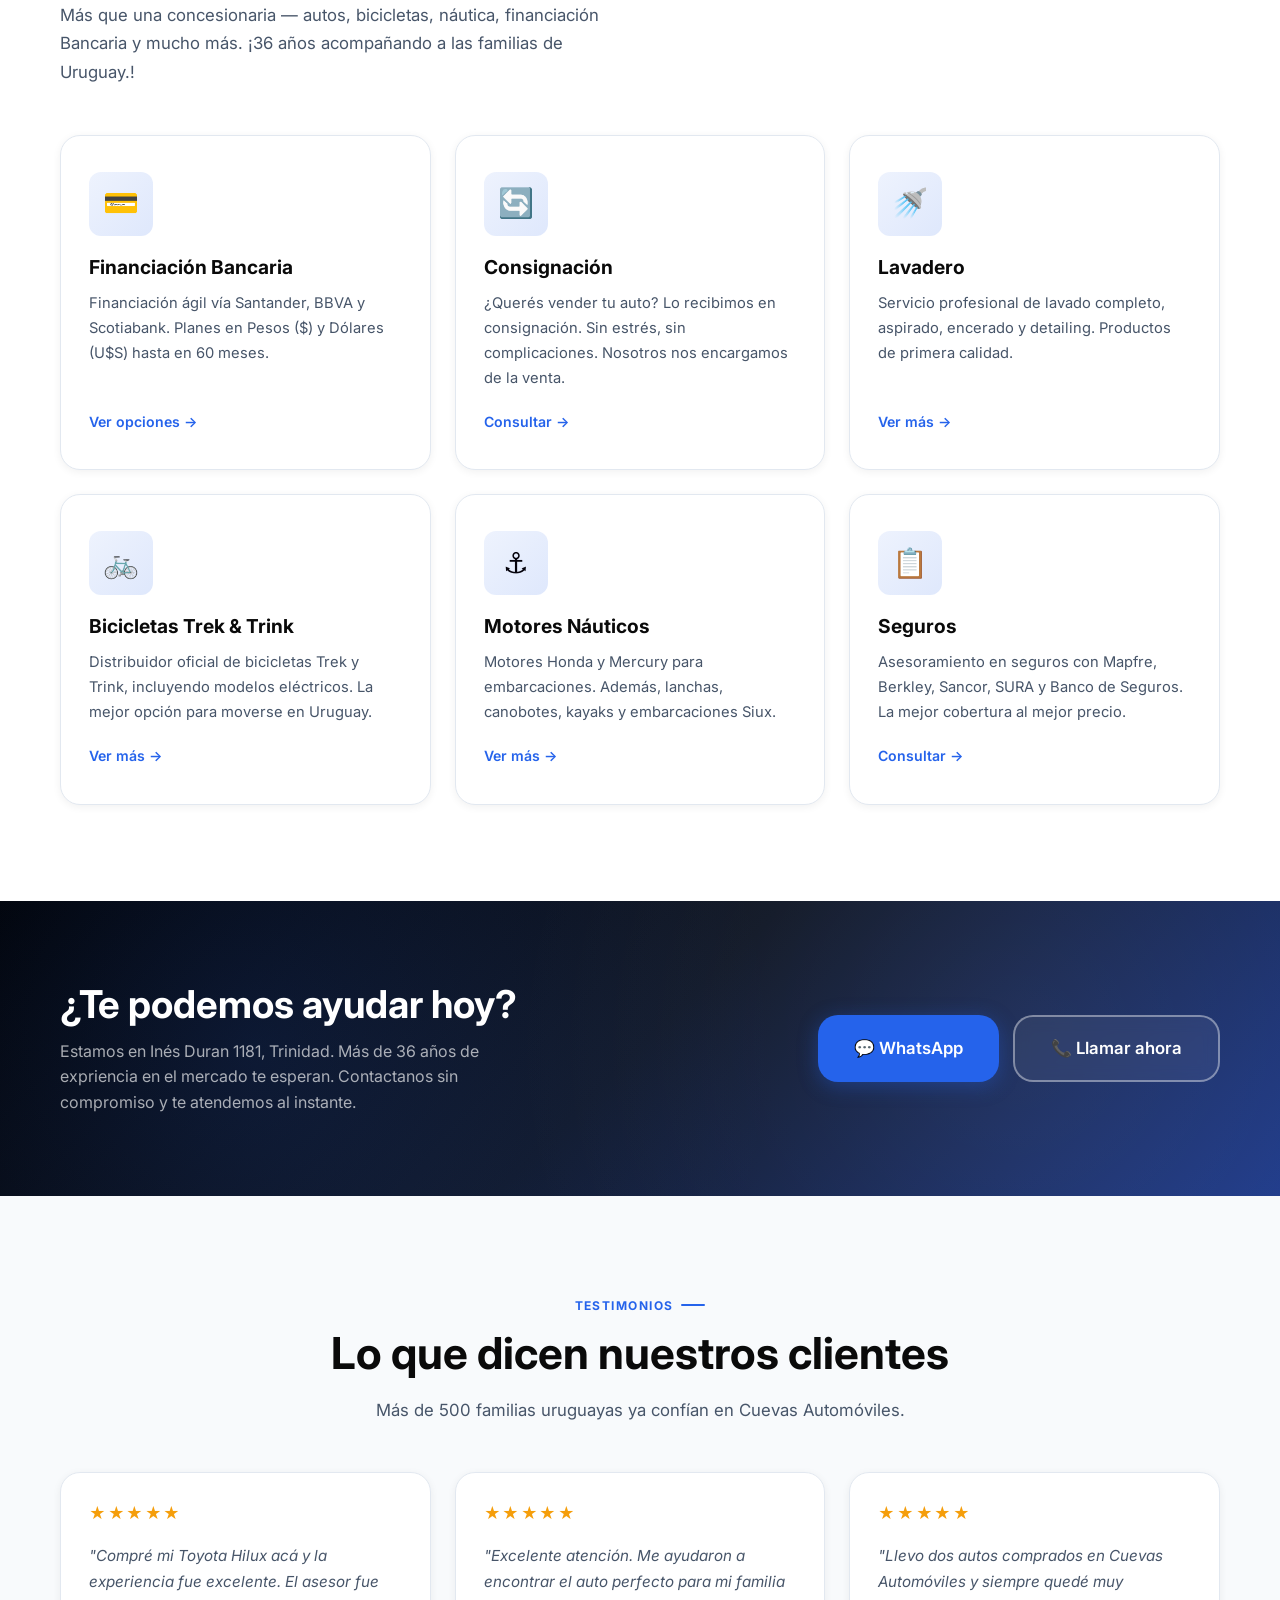
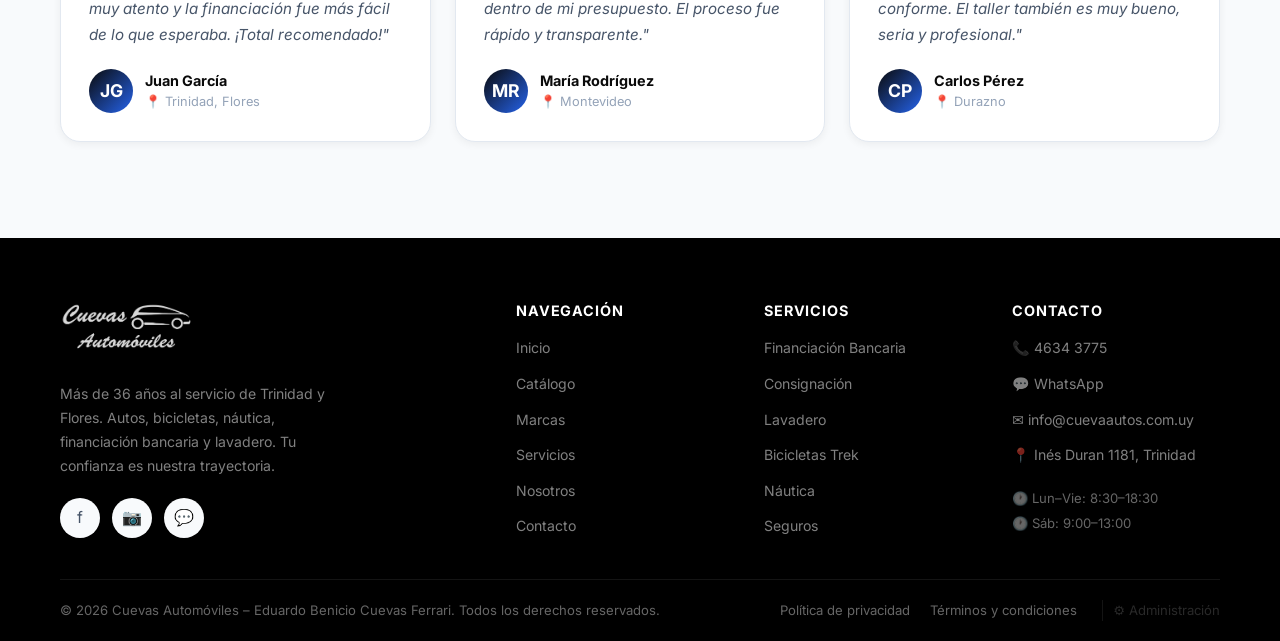
==== commit 604f89e9: "Ajuste hero: padding superior/inferior y elimina boton Explorar Co-Authored-By: Claude Sonnet 4.6 <n" ====
--- a/index.html
+++ b/index.html
@@ -116,10 +116,6 @@
     </div>
   </div>
 
-  <a href="#destacados" class="hero-scroll" aria-label="Explorar vehículos destacados">
-    <span>Explorar</span>
-    <div class="scroll-arrow">↓</div>
-  </a>
 </section>
 
 <!-- ── FEATURED VEHICLES ──────────────────────────────────── -->
--- a/css/styles.css
+++ b/css/styles.css
@@ -320,7 +320,8 @@
   max-width: 1200px;
   margin: 0 auto;
   padding: 0 20px;
-  padding-top: 72px;
+  padding-top: 160px;
+  padding-bottom: 80px;
   display: grid;
   grid-template-columns: 1fr 1fr;
   gap: 60px;
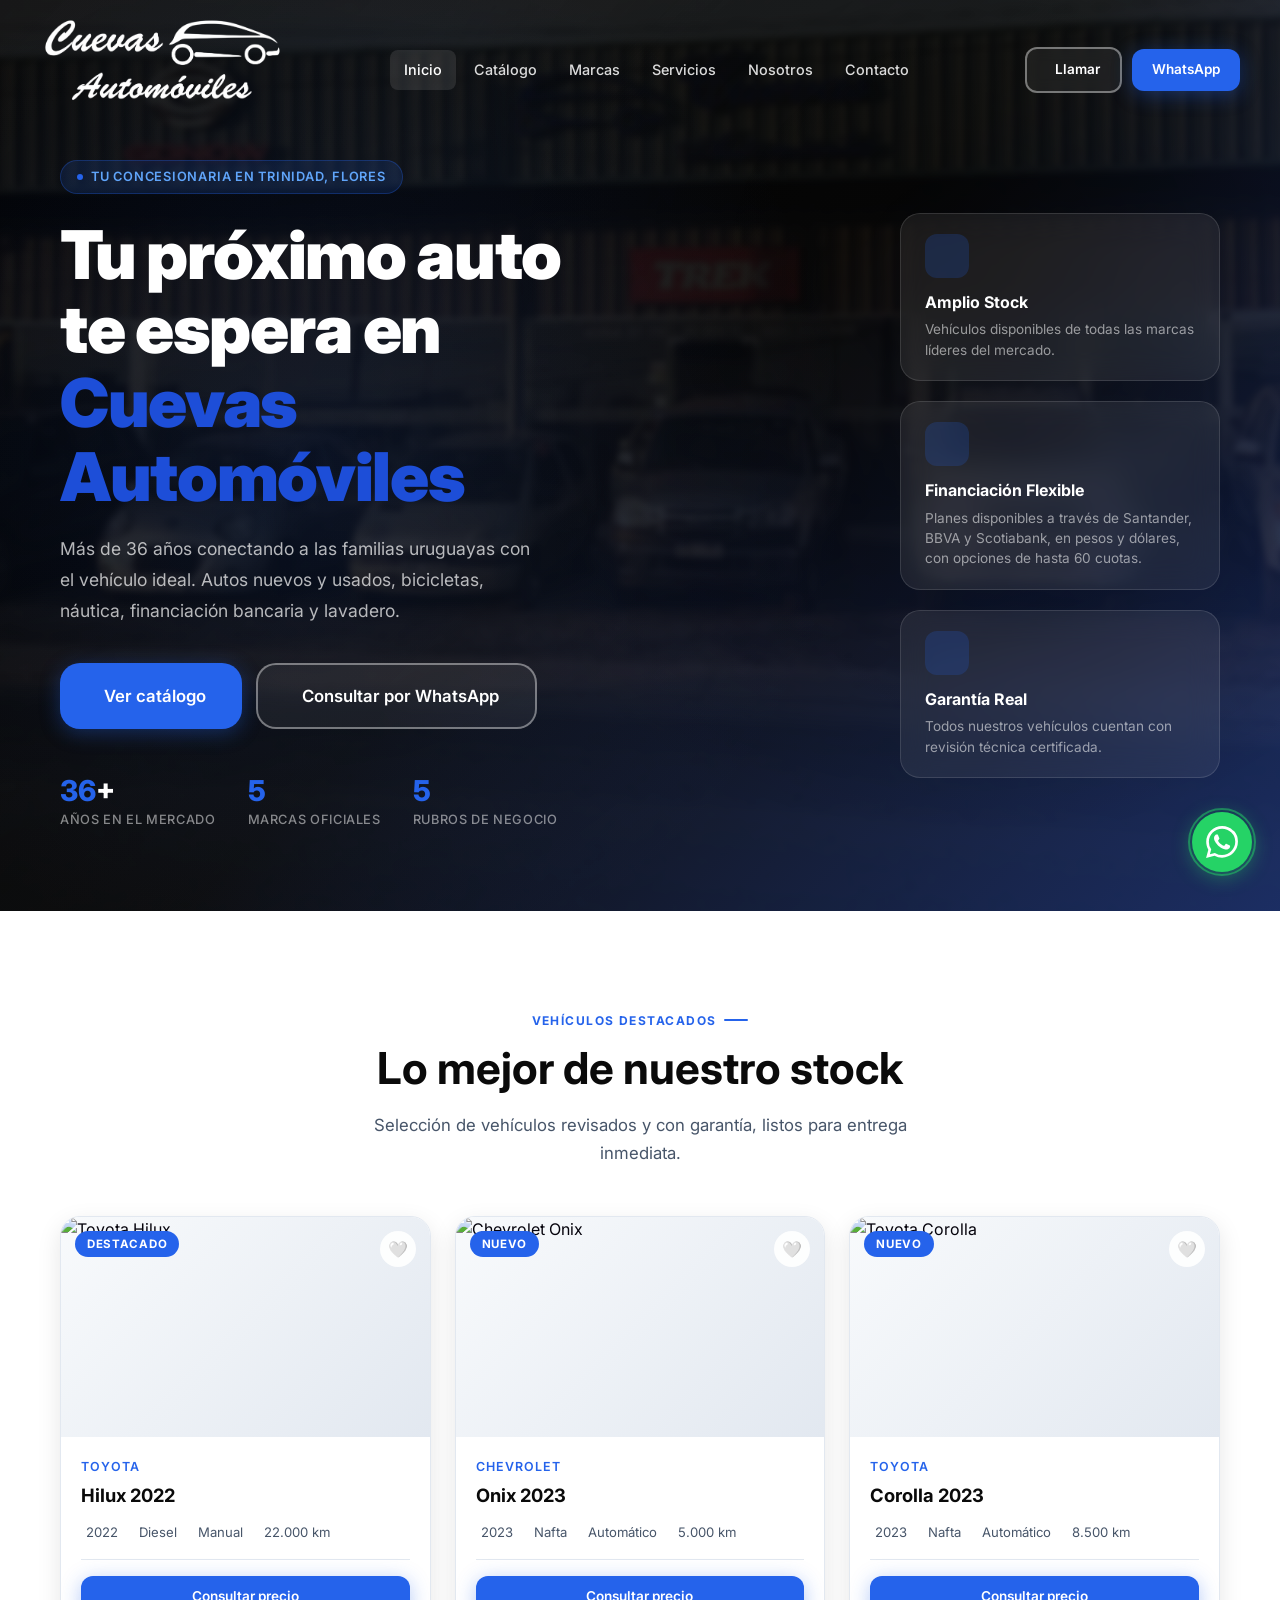
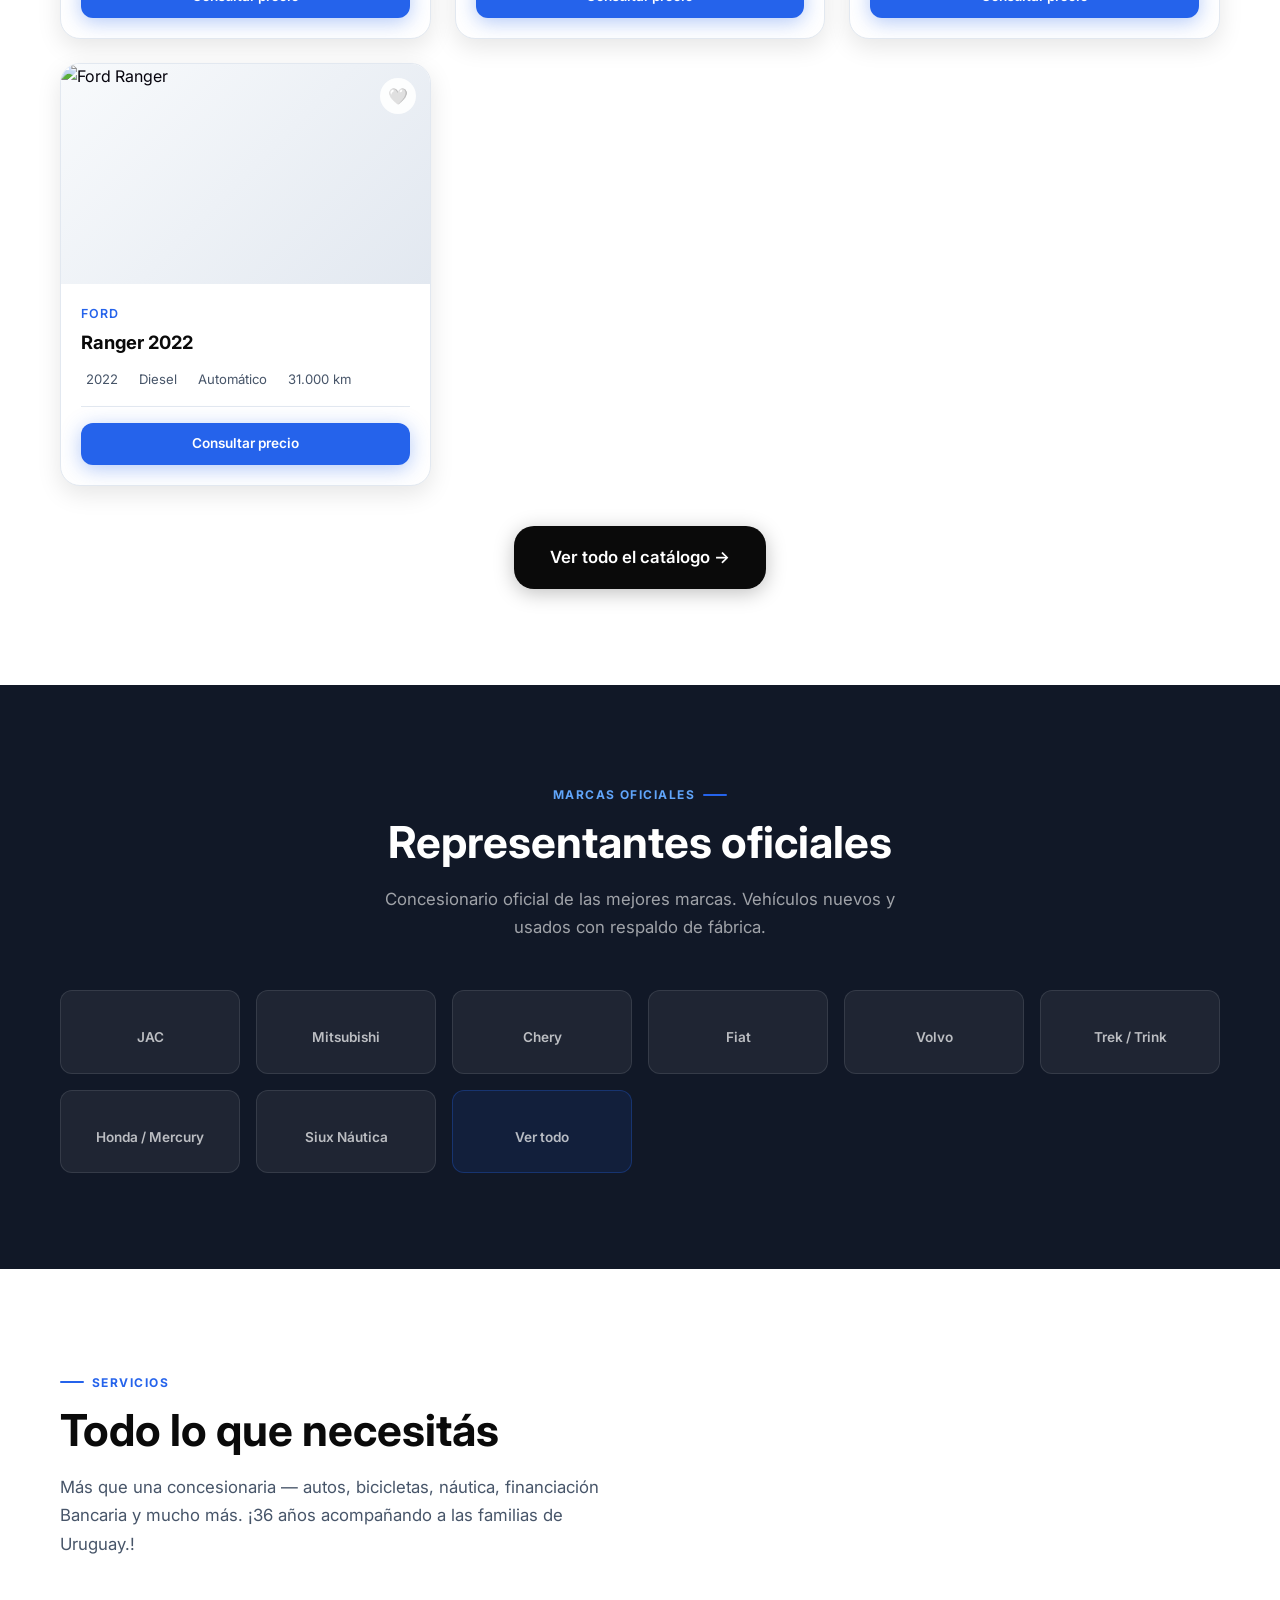
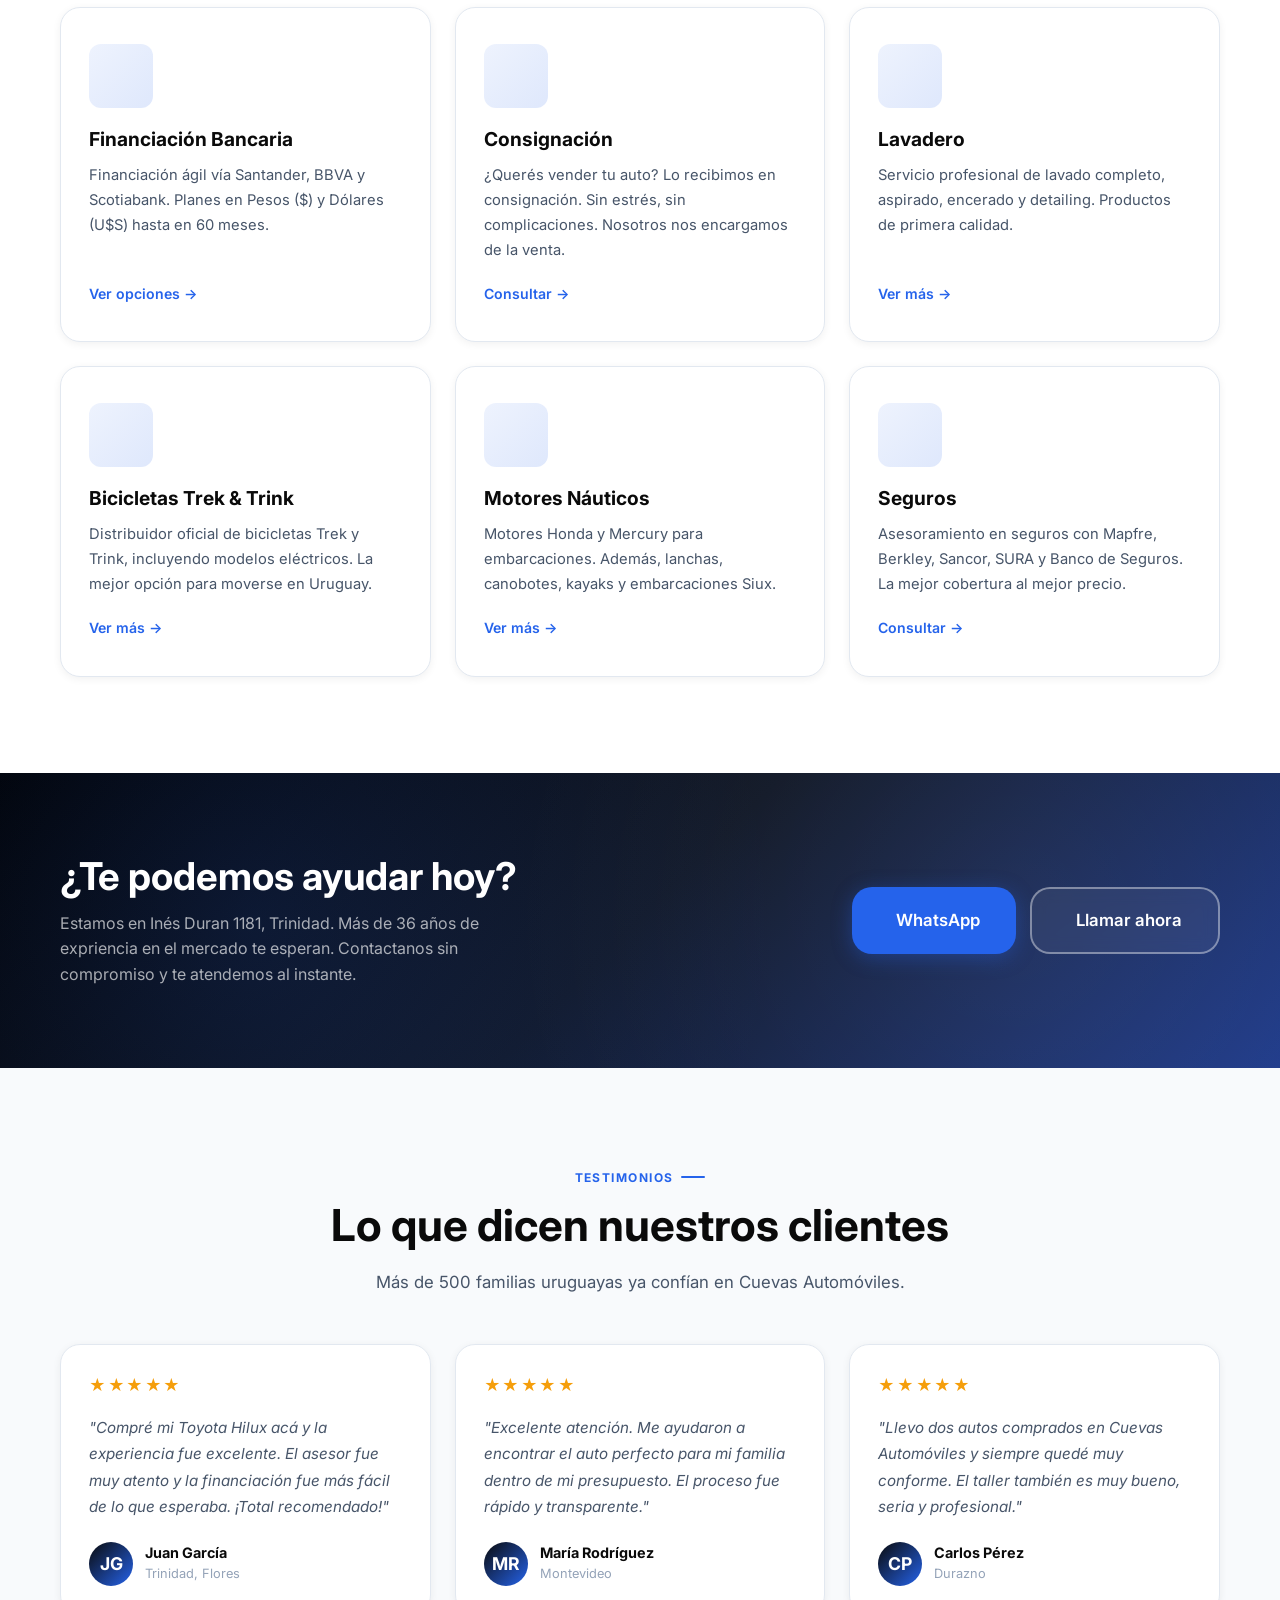
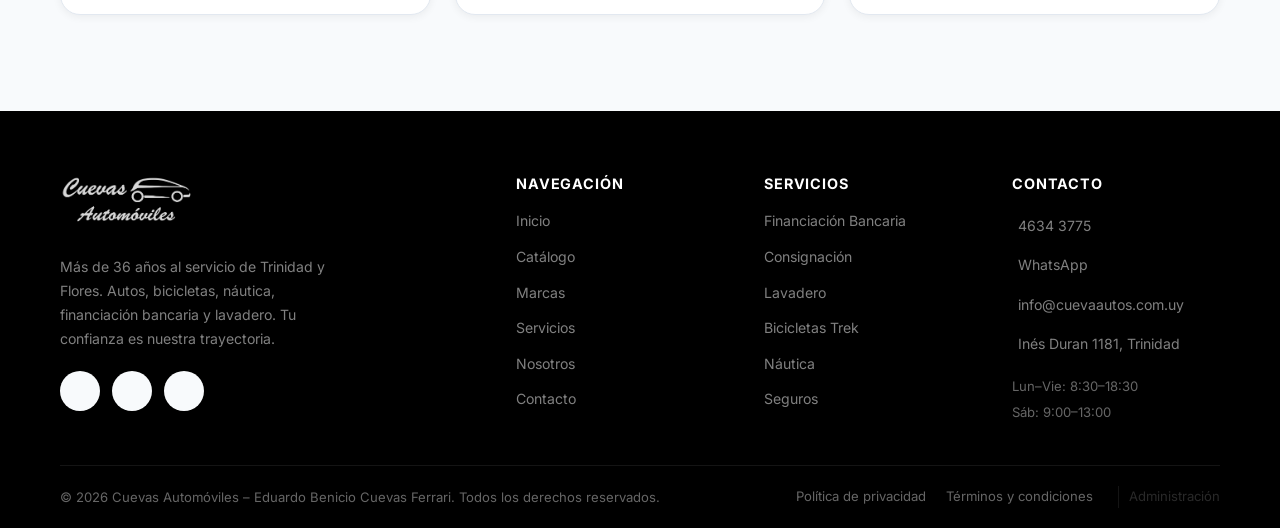
==== commit aeadd7a3: "cambio de iconos" ====
--- a/index.html
+++ b/index.html
@@ -10,6 +10,7 @@
   <meta property="og:description" content="Más de 36 años en el mercado uruguayo. Venta de autos, bicicletas Trek y Trink, motores náuticos Honda y Mercury, embarcaciones Siux, financiación bancaria Santander, BBVA, Scotiabank y lavadero.">
   <link rel="icon" href="img/favicon.ico" type="image/x-icon">
   <link rel="stylesheet" href="css/styles.css">
+  <link rel="stylesheet" href="https://cdn.jsdelivr.net/npm/@phosphor-icons/web@2.1.1/src/regular/style.css">
 </head>
 <body>
 
@@ -32,7 +33,7 @@
       <a href="contacto.html">Contacto</a>
     </div>
     <div class="nav-cta">
-      <a href="tel:+59846343775" class="btn btn-outline btn-sm">📞 Llamar</a>
+      <a href="tel:+59846343775" class="btn btn-outline btn-sm"><i class="ph ph-phone"></i> Llamar</a>
       <a href="https://wa.me/59899364330" target="_blank" class="btn btn-primary btn-sm">WhatsApp</a>
     </div>
     <button id="hamburger" class="nav-hamburger" aria-label="Menú" aria-expanded="false">
@@ -43,14 +44,14 @@
 
 <!-- Mobile nav -->
 <div id="mobileNav" class="mobile-nav">
-  <a href="index.html">🏠 Inicio</a>
-  <a href="catalogo.html">🚗 Catálogo</a>
-  <a href="marcas.html">🏷️ Marcas</a>
-  <a href="servicios.html">🔧 Servicios</a>
-  <a href="nosotros.html">👥 Nosotros</a>
-  <a href="contacto.html">📍 Contacto</a>
-  <a href="tel:+59846343775" class="btn btn-ghost" style="margin-top:8px">📞 Llamar ahora</a>
-  <a href="https://wa.me/59899364330" target="_blank" class="btn btn-primary">💬 WhatsApp</a>
+  <a href="index.html"><i class="ph ph-house"></i> Inicio</a>
+  <a href="catalogo.html"><i class="ph ph-car"></i> Catálogo</a>
+  <a href="marcas.html"><i class="ph ph-tag"></i> Marcas</a>
+  <a href="servicios.html"><i class="ph ph-wrench"></i> Servicios</a>
+  <a href="nosotros.html"><i class="ph ph-users"></i> Nosotros</a>
+  <a href="contacto.html"><i class="ph ph-map-pin"></i> Contacto</a>
+  <a href="tel:+59846343775" class="btn btn-ghost" style="margin-top:8px"><i class="ph ph-phone"></i> Llamar ahora</a>
+  <a href="https://wa.me/59899364330" target="_blank" class="btn btn-primary"><i class="ph ph-whatsapp-logo"></i> WhatsApp</a>
 </div>
 
 <!-- ── HERO ────────────────────────────────────────────────── -->
@@ -75,10 +76,10 @@
       </p>
       <div class="hero-actions">
         <a href="catalogo.html" class="btn btn-primary btn-lg">
-          🚗 Ver catálogo
+          <i class="ph ph-car"></i> Ver catálogo
         </a>
         <a href="https://wa.me/59899364330?text=Hola!%20Quisiera%20consultar%20sobre%20sus%20vehículos" target="_blank" class="btn btn-outline btn-lg">
-          💬 Consultar por WhatsApp
+          <i class="ph ph-whatsapp-logo"></i> Consultar por WhatsApp
         </a>
       </div>
       <div class="hero-stats">
@@ -99,17 +100,17 @@
 
     <div class="hero-visual" style="display:flex; flex-direction:column; align-items:flex-end; gap:20px;">
       <div class="hero-card" style="width: 320px;">
-        <div class="hero-card-icon">🚗</div>
+        <div class="hero-card-icon"><i class="ph ph-car"></i></div>
         <div class="hero-card-title">Amplio Stock</div>
         <div class="hero-card-desc">Vehículos disponibles de todas las marcas líderes del mercado.</div>
       </div>
       <div class="hero-card" style="width: 320px;">
-        <div class="hero-card-icon">💳</div>
+        <div class="hero-card-icon"><i class="ph ph-credit-card"></i></div>
         <div class="hero-card-title">Financiación Flexible</div>
         <div class="hero-card-desc">Planes disponibles a través de Santander, BBVA y Scotiabank, en pesos y dólares, con opciones de hasta 60 cuotas.</div>
       </div>
       <div class="hero-card" style="width: 320px;">
-        <div class="hero-card-icon">🛡️</div>
+        <div class="hero-card-icon"><i class="ph ph-shield-check"></i></div>
         <div class="hero-card-title">Garantía Real</div>
         <div class="hero-card-desc">Todos nuestros vehículos cuentan con revisión técnica certificada.</div>
       </div>
@@ -149,39 +150,39 @@
     </div>
     <div class="brands-grid" style="margin-top:48px">
       <a href="catalogo.html?marca=JAC" class="brand-card animate-on-scroll">
-        <span style="font-size:2.5rem">🚗</span>
+        <span style="font-size:2.5rem"><i class="ph ph-car"></i></span>
         <span>JAC</span>
       </a>
       <a href="catalogo.html?marca=Mitsubishi" class="brand-card animate-on-scroll delay-1">
-        <span style="font-size:2.5rem">🏎️</span>
+        <span style="font-size:2.5rem"><i class="ph ph-car"></i></span>
         <span>Mitsubishi</span>
       </a>
       <a href="catalogo.html?marca=Chery" class="brand-card animate-on-scroll delay-2">
-        <span style="font-size:2.5rem">🚙</span>
+        <span style="font-size:2.5rem"><i class="ph ph-car"></i></span>
         <span>Chery</span>
       </a>
       <a href="catalogo.html?marca=Fiat" class="brand-card animate-on-scroll delay-3">
-        <span style="font-size:2.5rem">🚘</span>
+        <span style="font-size:2.5rem"><i class="ph ph-car"></i></span>
         <span>Fiat</span>
       </a>
       <a href="catalogo.html?marca=Volvo" class="brand-card animate-on-scroll delay-1">
-        <span style="font-size:2.5rem">🚐</span>
+        <span style="font-size:2.5rem"><i class="ph ph-car"></i></span>
         <span>Volvo</span>
       </a>
       <a href="marcas.html" class="brand-card animate-on-scroll delay-2">
-        <span style="font-size:2.5rem">🚲</span>
+        <span style="font-size:2.5rem"><i class="ph ph-bicycle"></i></span>
         <span>Trek / Trink</span>
       </a>
       <a href="marcas.html" class="brand-card animate-on-scroll delay-3">
-        <span style="font-size:2.5rem">⚓</span>
+        <span style="font-size:2.5rem"><i class="ph ph-anchor"></i></span>
         <span>Honda / Mercury</span>
       </a>
       <a href="marcas.html" class="brand-card animate-on-scroll">
-        <span style="font-size:2.5rem">🛥️</span>
+        <span style="font-size:2.5rem"><i class="ph ph-waves"></i></span>
         <span>Siux Náutica</span>
       </a>
       <a href="marcas.html" class="brand-card animate-on-scroll delay-1" style="background:rgba(37,99,235,.1);border-color:rgba(37,99,235,.3)">
-        <span style="font-size:2.5rem">+</span>
+        <span style="font-size:2.5rem"><i class="ph ph-plus"></i></span>
         <span>Ver todo</span>
       </a>
     </div>
@@ -198,37 +199,37 @@
     </div>
     <div class="services-grid">
       <div class="service-card animate-on-scroll">
-        <div class="service-icon">💳</div>
+        <div class="service-icon"><i class="ph ph-credit-card"></i></div>
         <h3>Financiación Bancaria</h3>
         <p>Financiación ágil vía Santander, BBVA y Scotiabank. Planes en Pesos ($) y Dólares (U$S) hasta en 60 meses.</p>
         <a href="servicios.html#financiacion" class="service-link">Ver opciones →</a>
       </div>
       <div class="service-card animate-on-scroll delay-1">
-        <div class="service-icon">🔄</div>
+        <div class="service-icon"><i class="ph ph-arrows-clockwise"></i></div>
         <h3>Consignación</h3>
         <p>¿Querés vender tu auto? Lo recibimos en consignación. Sin estrés, sin complicaciones. Nosotros nos encargamos de la venta.</p>
         <a href="contacto.html" class="service-link">Consultar →</a>
       </div>
       <div class="service-card animate-on-scroll delay-2">
-        <div class="service-icon">🚿</div>
+        <div class="service-icon"><i class="ph ph-droplets"></i></div>
         <h3>Lavadero</h3>
         <p>Servicio profesional de lavado completo, aspirado, encerado y detailing. Productos de primera calidad.</p>
         <a href="servicios.html#lavadero" class="service-link">Ver más →</a>
       </div>
       <div class="service-card animate-on-scroll delay-3">
-        <div class="service-icon">🚲</div>
+        <div class="service-icon"><i class="ph ph-bicycle"></i></div>
         <h3>Bicicletas Trek & Trink</h3>
         <p>Distribuidor oficial de bicicletas Trek y Trink, incluyendo modelos eléctricos. La mejor opción para moverse en Uruguay.</p>
         <a href="servicios.html#bicicletas" class="service-link">Ver más →</a>
       </div>
       <div class="service-card animate-on-scroll delay-1">
-        <div class="service-icon">⚓</div>
+        <div class="service-icon"><i class="ph ph-anchor"></i></div>
         <h3>Motores Náuticos</h3>
         <p>Motores Honda y Mercury para embarcaciones. Además, lanchas, canobotes, kayaks y embarcaciones Siux.</p>
         <a href="servicios.html#nautica" class="service-link">Ver más →</a>
       </div>
       <div class="service-card animate-on-scroll delay-2">
-        <div class="service-icon">📋</div>
+        <div class="service-icon"><i class="ph ph-shield-check"></i></div>
         <h3>Seguros</h3>
         <p>Asesoramiento en seguros con Mapfre, Berkley, Sancor, SURA y Banco de Seguros. La mejor cobertura al mejor precio.</p>
         <a href="contacto.html" class="service-link">Consultar →</a>
@@ -247,10 +248,10 @@
       </div>
       <div class="cta-actions animate-on-scroll delay-1">
         <a href="https://wa.me/59899364330?text=Hola!%20Me%20interesa%20conocer%20más%20sobre%20sus%20vehículos" target="_blank" class="btn btn-primary btn-lg">
-          💬 WhatsApp
+          <i class="ph ph-whatsapp-logo"></i> WhatsApp
         </a>
         <a href="tel:+59846343775" class="btn btn-outline btn-lg">
-          📞 Llamar ahora
+          <i class="ph ph-phone"></i> Llamar ahora
         </a>
       </div>
     </div>
@@ -273,7 +274,7 @@
           <div class="testimonial-avatar">JG</div>
           <div>
             <div class="testimonial-name">Juan García</div>
-            <div class="testimonial-location">📍 Trinidad, Flores</div>
+            <div class="testimonial-location"><i class="ph ph-map-pin"></i> Trinidad, Flores</div>
           </div>
         </div>
       </div>
@@ -284,7 +285,7 @@
           <div class="testimonial-avatar">MR</div>
           <div>
             <div class="testimonial-name">María Rodríguez</div>
-            <div class="testimonial-location">📍 Montevideo</div>
+            <div class="testimonial-location"><i class="ph ph-map-pin"></i> Montevideo</div>
           </div>
         </div>
       </div>
@@ -295,7 +296,7 @@
           <div class="testimonial-avatar">CP</div>
           <div>
             <div class="testimonial-name">Carlos Pérez</div>
-            <div class="testimonial-location">📍 Durazno</div>
+            <div class="testimonial-location"><i class="ph ph-map-pin"></i> Durazno</div>
           </div>
         </div>
       </div>
@@ -312,9 +313,9 @@
           <img src="src/logo cuevas.png" alt="Cuevas Logo" class="footer-logo" style="height: 60px; filter: brightness(0) invert(1); margin-bottom: 20px;">
           <p class="desc">Más de 36 años al servicio de Trinidad y Flores. Autos, bicicletas, náutica, financiación bancaria y lavadero. Tu confianza es nuestra trayectoria.</p>
           <div class="social-links">
-            <a href="#" class="social-link" title="Facebook">f</a>
-            <a href="#" class="social-link" title="Instagram">📷</a>
-            <a href="https://wa.me/59899364330" class="social-link" title="WhatsApp">💬</a>
+            <a href="#" class="social-link" title="Facebook"><i class="ph ph-facebook-logo"></i></a>
+            <a href="#" class="social-link" title="Instagram"><i class="ph ph-instagram-logo"></i></a>
+            <a href="https://wa.me/59899364330" class="social-link" title="WhatsApp"><i class="ph ph-whatsapp-logo"></i></a>
           </div>
         </div>
         <div class="footer-col">
@@ -342,14 +343,14 @@
         <div class="footer-col">
           <h4>Contacto</h4>
           <ul>
-            <li><a href="tel:+59846343775">📞 4634 3775</a></li>
-            <li><a href="https://wa.me/59899364330">💬 WhatsApp</a></li>
-            <li><a href="mailto:info@cuevaautos.com.uy">✉️ info@cuevaautos.com.uy</a></li>
-            <li><a href="contacto.html">📍 Inés Duran 1181, Trinidad</a></li>
+            <li><a href="tel:+59846343775"><i class="ph ph-phone"></i> 4634 3775</a></li>
+            <li><a href="https://wa.me/59899364330"><i class="ph ph-whatsapp-logo"></i> WhatsApp</a></li>
+            <li><a href="mailto:info@cuevaautos.com.uy"><i class="ph ph-envelope"></i> info@cuevaautos.com.uy</a></li>
+            <li><a href="contacto.html"><i class="ph ph-map-pin"></i> Inés Duran 1181, Trinidad</a></li>
           </ul>
           <div style="margin-top:20px;font-size:.82rem;color:rgba(255,255,255,.4)">
-            <div style="margin-bottom:4px">🕐 Lun–Vie: 8:30–18:30</div>
-            <div>🕐 Sáb: 9:00–13:00</div>
+            <div style="margin-bottom:4px"><i class="ph ph-clock"></i> Lun–Vie: 8:30–18:30</div>
+            <div><i class="ph ph-clock"></i> Sáb: 9:00–13:00</div>
           </div>
         </div>
       </div>
@@ -361,7 +362,7 @@
       <div class="footer-legal">
         <a href="#">Política de privacidad</a>
         <a href="#">Términos y condiciones</a>
-        <a href="admin.html" style="opacity: 0.4; border-left: 1px solid rgba(255,255,255,0.2); padding-left: 10px; margin-left: 5px;">⚙️ Administración</a>
+        <a href="admin.html" style="opacity: 0.4; border-left: 1px solid rgba(255,255,255,0.2); padding-left: 10px; margin-left: 5px;"><i class="ph ph-gear"></i> Administración</a>
       </div>
     </div>
   </div>
@@ -400,10 +401,10 @@
         <div class="vehicle-card-brand">${c.brand}</div>
         <div class="vehicle-card-name">${c.model} ${c.year}</div>
         <div class="vehicle-card-specs">
-          <div class="spec-item">📅 ${c.year}</div>
-          <div class="spec-item">⛽ ${c.fuel}</div>
-          <div class="spec-item">⚙️ ${c.trans}</div>
-          <div class="spec-item">🛣️ ${c.km.toLocaleString('es-UY')} km</div>
+          <div class="spec-item"><i class="ph ph-calendar"></i> ${c.year}</div>
+          <div class="spec-item"><i class="ph ph-gas-pump"></i> ${c.fuel}</div>
+          <div class="spec-item"><i class="ph ph-gear"></i> ${c.trans}</div>
+          <div class="spec-item"><i class="ph ph-road"></i> ${c.km.toLocaleString('es-UY')} km</div>
         </div>
         <div class="vehicle-card-footer">
           <a href="https://wa.me/59899364330?text=Hola!%20Me%20interesa%20el%20${encodeURIComponent(c.brand+' '+c.model+' '+c.year)}" target="_blank" class="btn btn-primary btn-sm" style="width:100%;justify-content:center">Consultar precio</a>
--- a/css/styles.css
+++ b/css/styles.css
@@ -67,6 +67,9 @@
 .highlight {
   color: var(--blue-dark);
 }
+
+/* Phosphor Icons — alineación vertical con texto adyacente */
+i.ph { vertical-align: -0.125em; }
 
 /* ── LAYOUT ───────────────────────────────────────────────── */
 .container { max-width: 1200px; margin: 0 auto; padding: 0 20px; }
